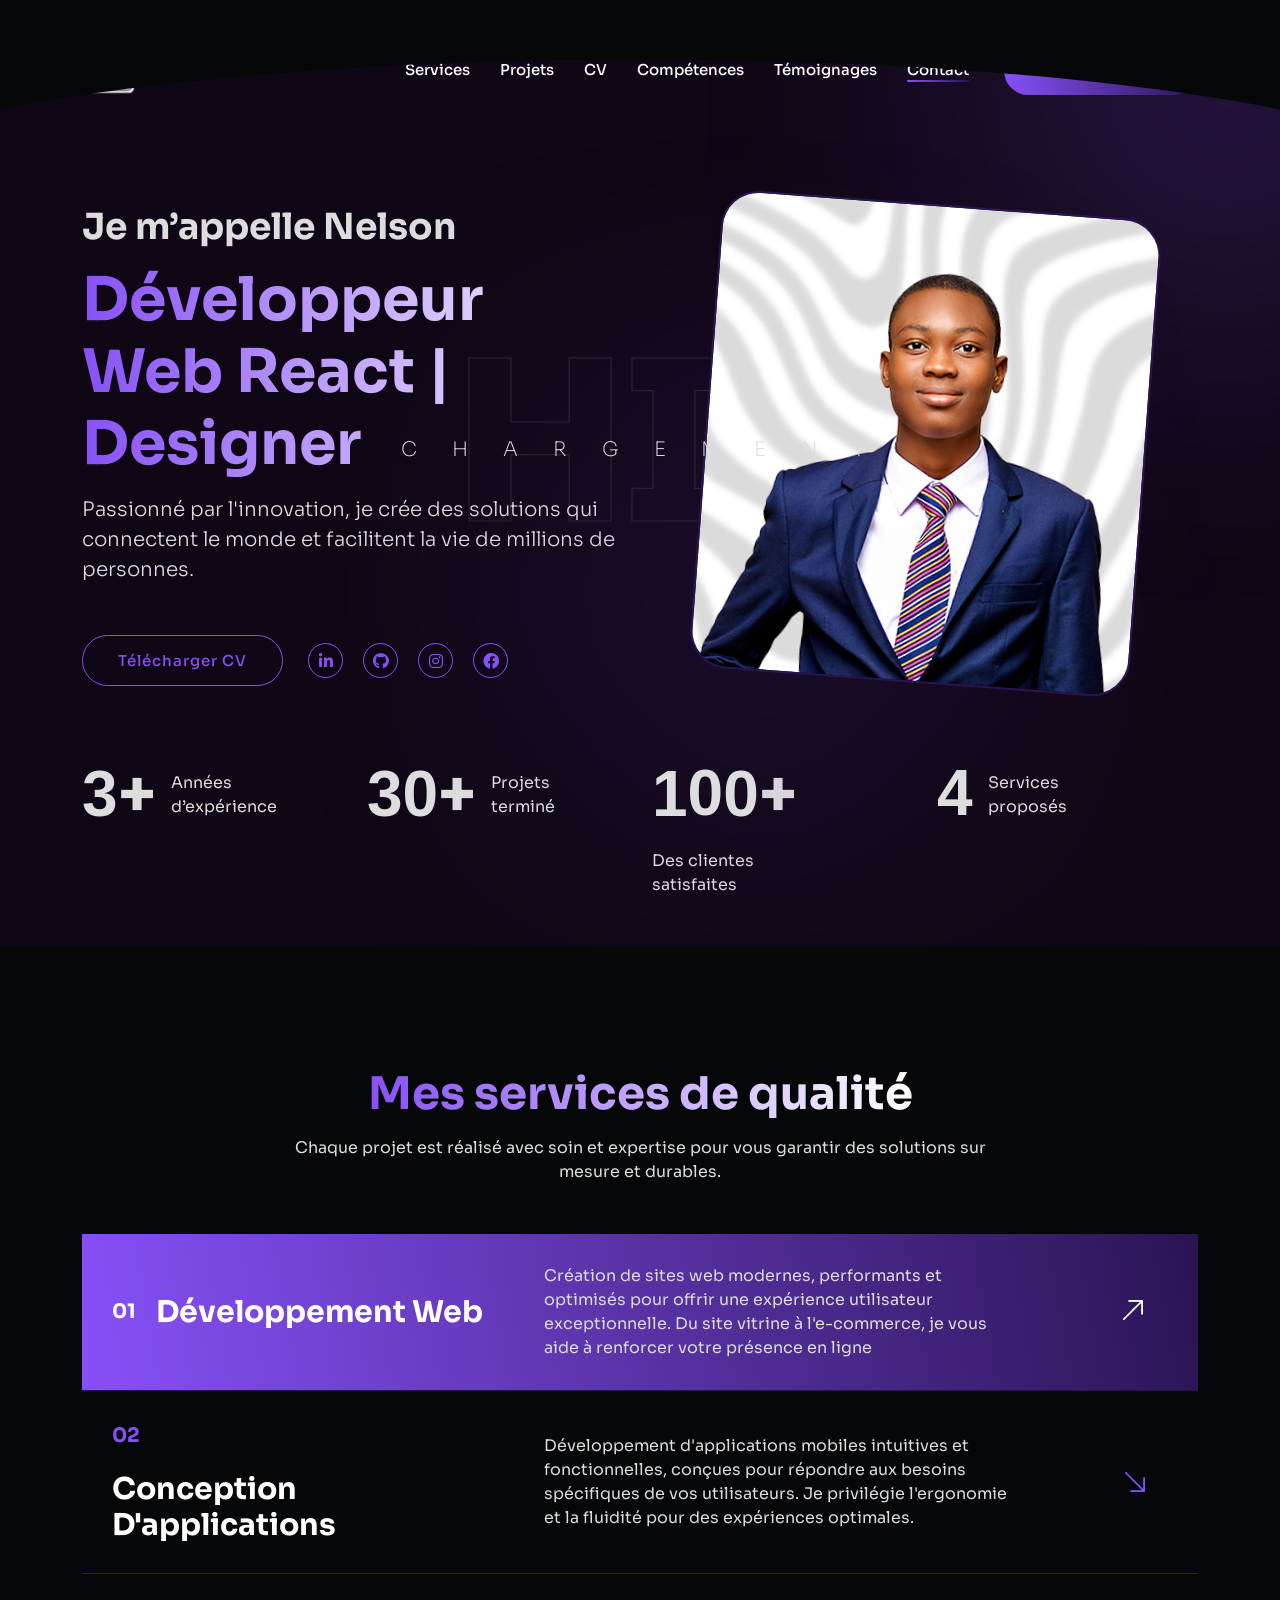
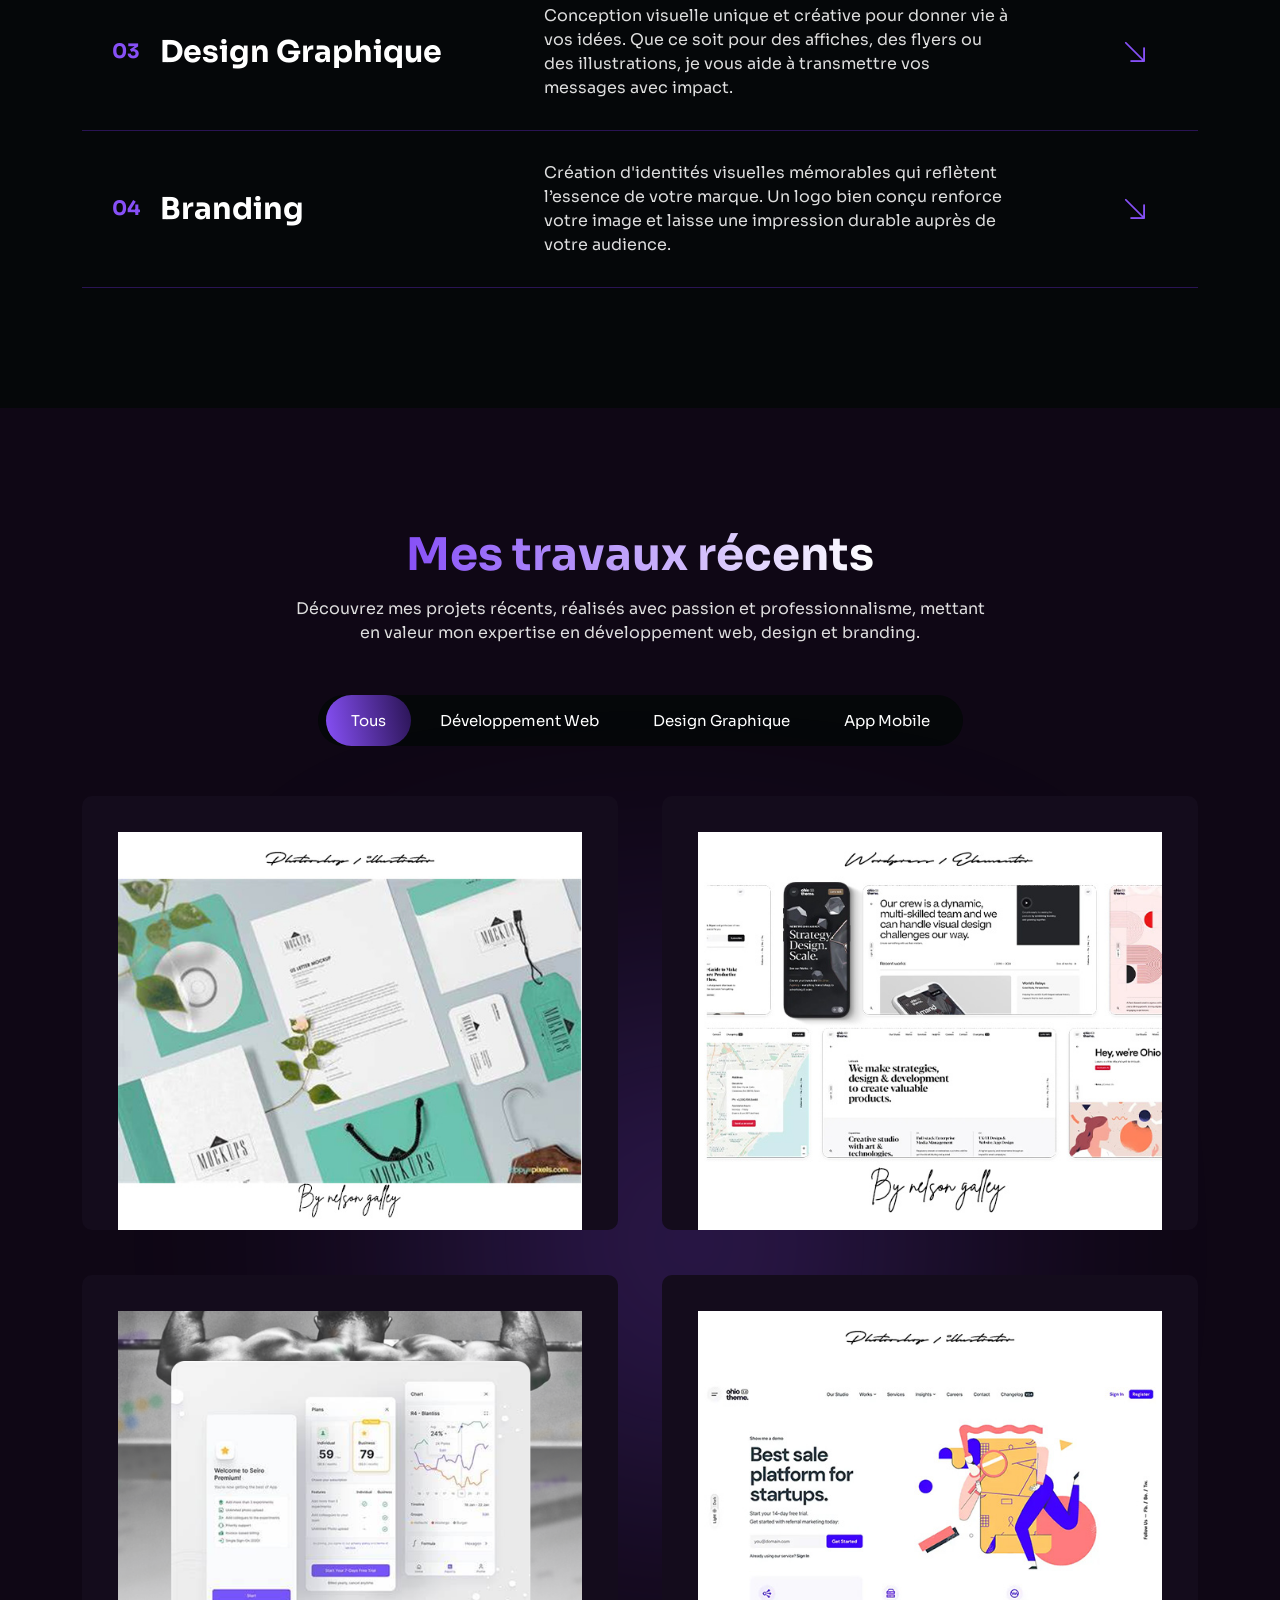
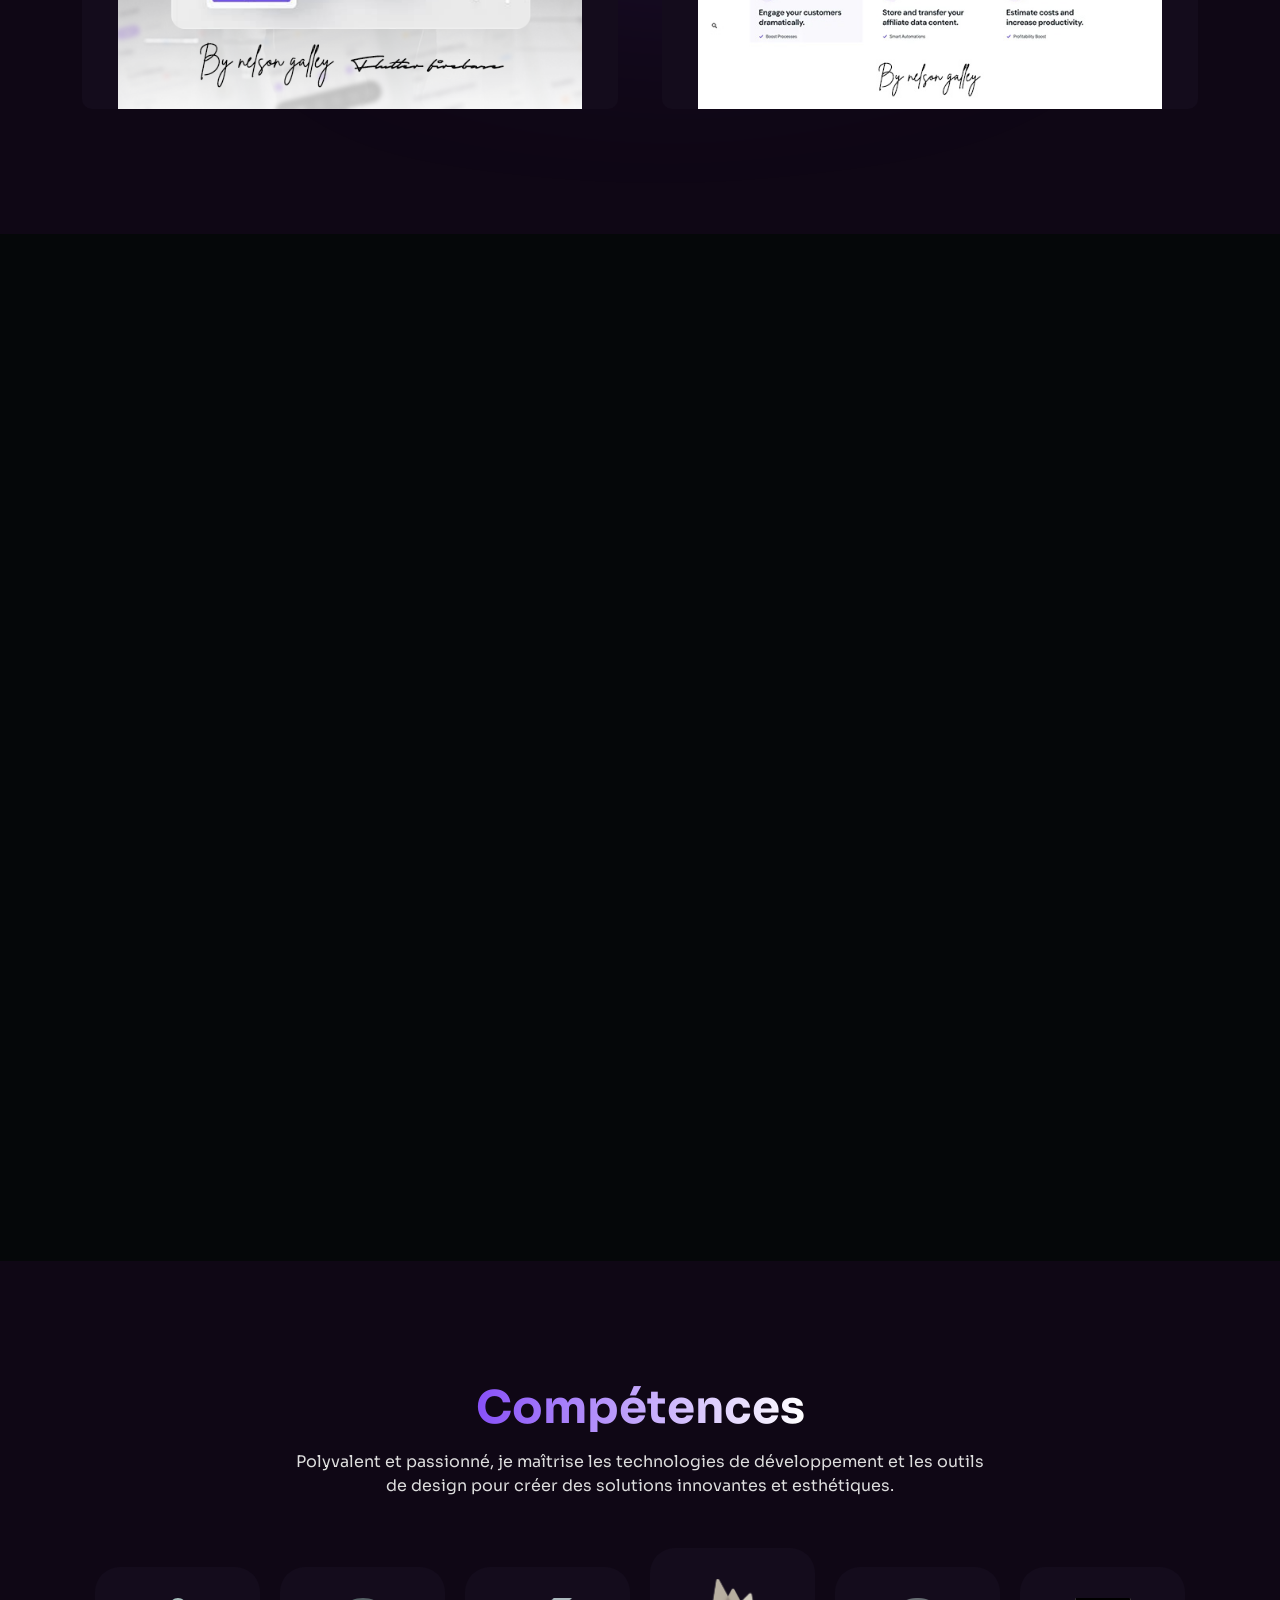
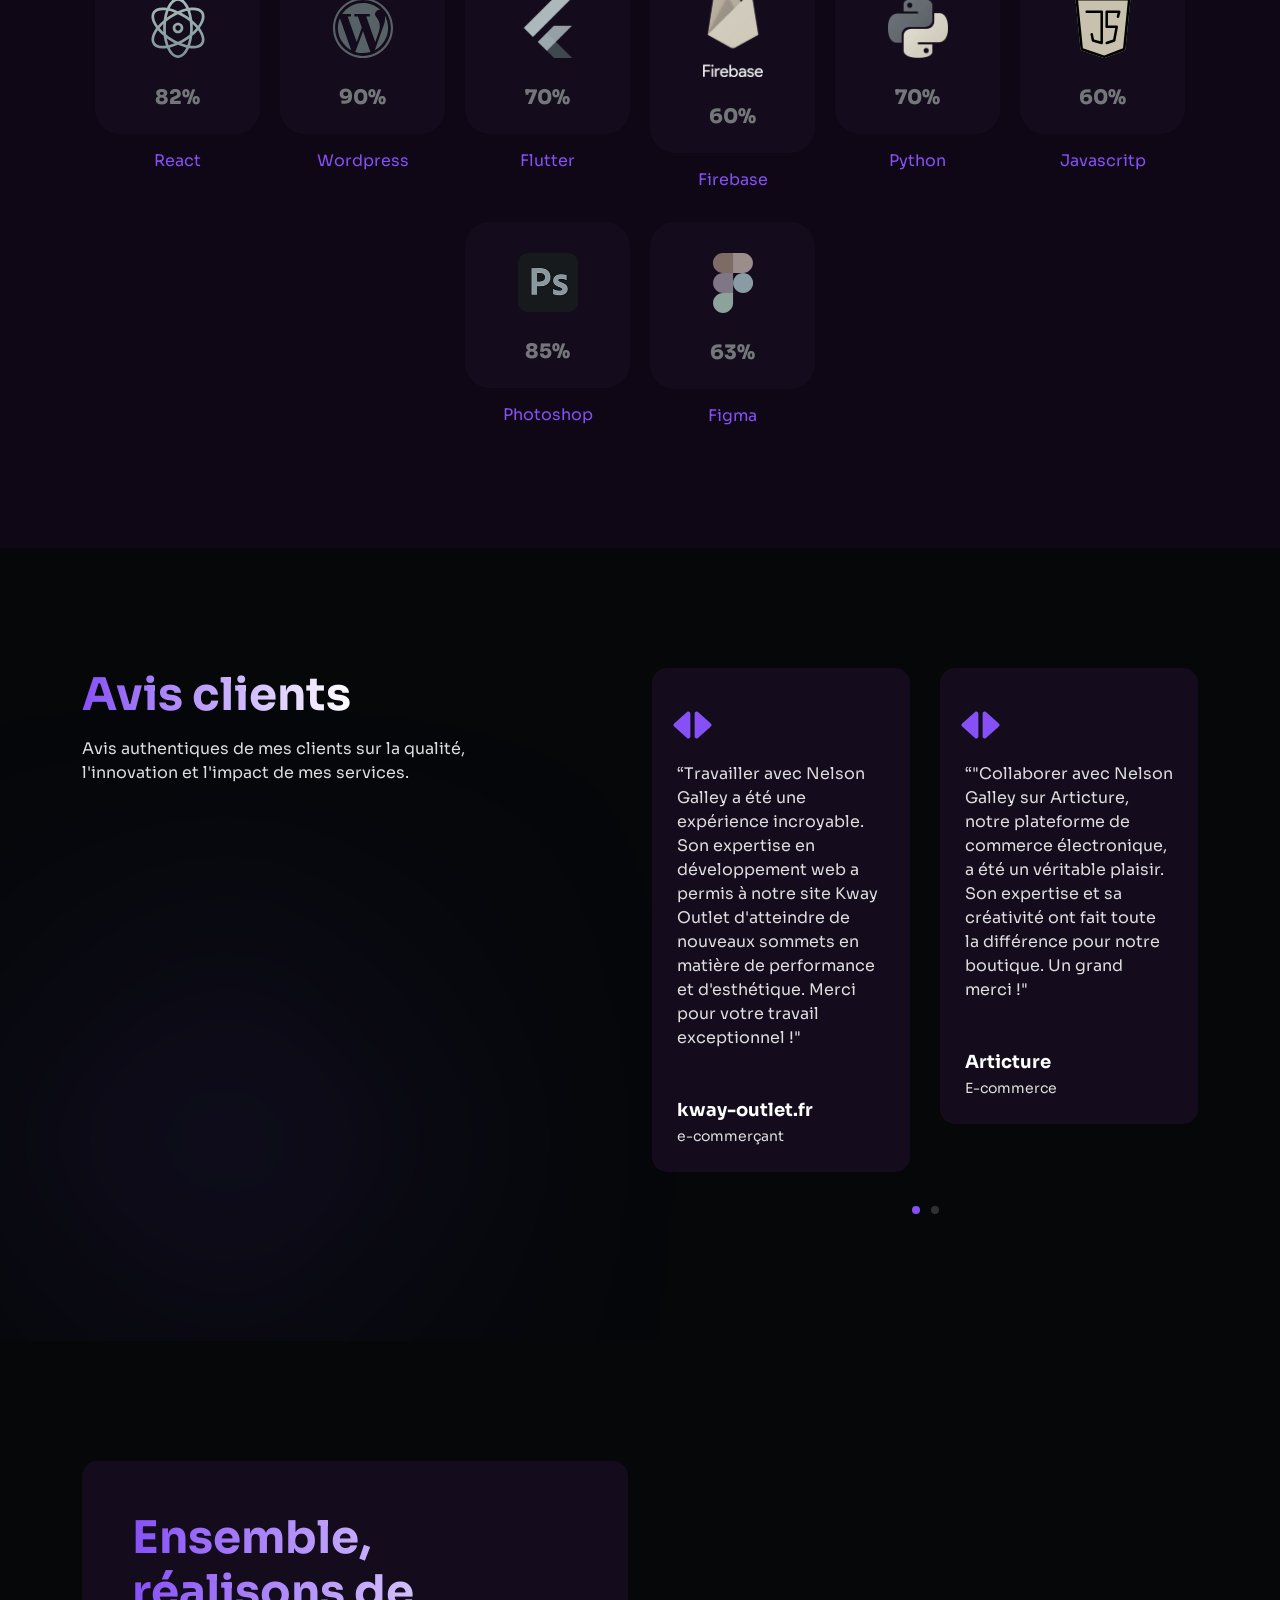
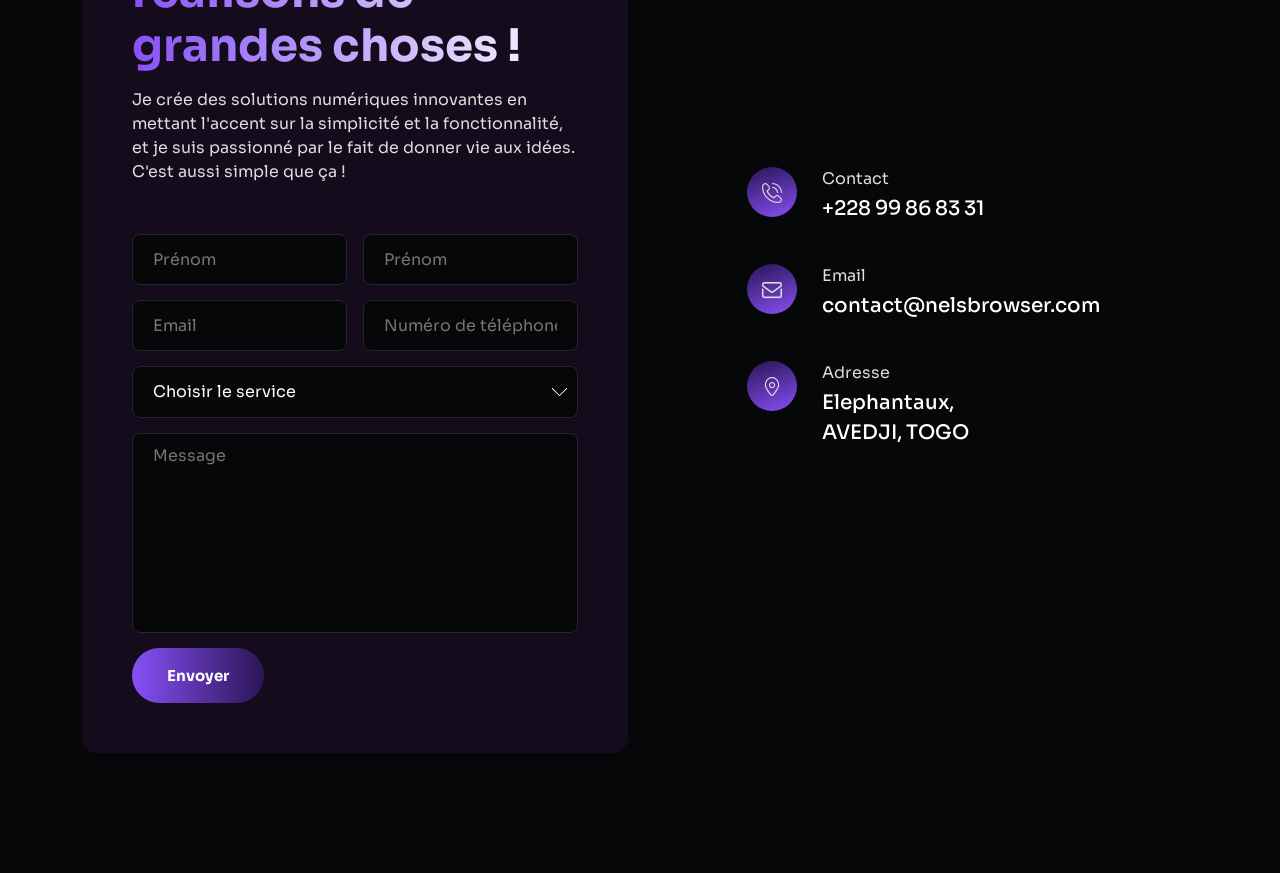
==== index.html @ 38dd4752 "Nouveau depôt" ====
<!DOCTYPE html>
<html class="no-js" lang="en">

<head>
    <meta charset="utf-8" />
    <meta http-equiv="x-ua-compatible" content="ie=edge" />
    <meta name="viewport" content="width=device-width, initial-scale=1" />
    <meta name="description" content="" />

    <!-- Title -->
    <title>Nelson - Personal Portfolio</title>

    <link rel="apple-touch-icon" href="./assets/img/nel.png" />
    <link rel="shortcut icon" type="image/png" href="./assets/img/nel.png" />

    <!-- CSS -->
    <link rel="stylesheet" href="assets/css/animate.min.css">
    <link rel="stylesheet" href="assets/css/bootstrap.min.css">
    <link rel="stylesheet" href="assets/css/font-awesome-pro.min.css">
    <link rel="stylesheet" href="assets/css/flaticon_gerold.css">
    <link rel="stylesheet" href="assets/css/nice-select.css">
    <link rel="stylesheet" href="assets/css/backToTop.css">
    <link rel="stylesheet" href="assets/css/owl.carousel.min.css">
    <link rel="stylesheet" href="assets/css/odometer-theme-default.css">
    <link rel="stylesheet" href="assets/css/magnific-popup.css">

    <link rel="stylesheet" href="assets/css/main.css">
    <link rel="stylesheet" href="assets/css/responsive.css">
</head>

<body>

    <!-- Preloader Area Start -->
    <div class="preloader">
        <svg viewBox="0 0 1000 1000" preserveAspectRatio="none">
            <path id="preloaderSvg" d="M0,1005S175,995,500,995s500,5,500,5V0H0Z"></path>
        </svg>

        <div class="preloader-heading">
            <div class="load-text">
                <span>C</span>
                <span>H</span>
                <span>A</span>
                <span>R</span>
                <span>G</span>
                <span>E</span>
                <span>M</span>
                <span>E</span>
                <span>N</span>
                <span>T</span>
            </div>
        </div>
    </div>
    <!-- Preloader Area End -->


    <!-- start: Back To Top -->
    <div class="progress-wrap" id="scrollUp">
        <svg class="progress-circle svg-content" width="100%" height="100%" viewBox="-1 -1 102 102">
            <path d="M50,1 a49,49 0 0,1 0,98 a49,49 0 0,1 0,-98" />
        </svg>
    </div>
    <!-- end: Back To Top -->

    <!-- HEADER START -->
    <header class="tj-header-area header-absolute">
        <div class="container">
            <div class="row">
                <div class="col-12 d-flex flex-wrap align-items-center">

                    <div class="logo-box">
                        <a href="index.html">
                            <img src="assets/img/nel.png" alt="">
                        </a>
                    </div>
            


                    
                    <div class="header-info-list d-none d-md-inline-block">
                        <ul class="ul-reset">
                            <!-- <li><a href="mailto:mail@gerolddesign.com">nelsgalley@gmail.com</a></li> -->
                        </ul>
                    </div>

                    <div class="header-menu">
                        <nav>
                            <ul>
                                <li><a href="#services-section">Services</a></li>
                                <li><a href="#works-section">Projets</a></li>
                                <li><a href="#resume-section">CV</a></li>
                                <li><a href="#skills-section">Compétences</a></li>
                                <li><a href="#testimonials-section">Témoignages</a></li>
                                <li><a href="#contact-section">Contact</a></li>
                            </ul>
                        </nav>
                    </div>

                    <div class="header-button">
                        <a href="https://wa.me/+22899868331" target="_blank" class="btn tj-btn-primary">Contactez-moi!</a>
                    </div>

                    <div class="menu-bar d-lg-none">
                        <button>
                            <span></span>
                            <span></span>
                            <span></span>
                            <span></span>
                        </button>
                    </div>
                </div>
            </div>
        </div>
    </header>
    <header class="tj-header-area header-2 header-sticky sticky-out">
        <div class="container">
            <div class="row">
                <div class="col-12 d-flex flex-wrap align-items-center">

                    <div class="logo-box">
                        <a href="index.html">
                            <img src="assets/img/nel.png" alt="">
                        </a>
                    </div>

                    <!-- #82195017 -->
                    <div class="header-info-list d-none d-md-inline-block">
                        <ul class="ul-reset">
                            <!-- <li><a href="mailto:mail@gerolddesign.com">nelsgalley@gmail.com</a></li> -->
                        </ul>
                    </div>

                    <div class="header-menu">
                        <nav>
                            <ul>
                                <li><a href="#services-section">Services</a></li>
                                <li><a href="#works-section">Projets</a></li>
                                <li><a href="#resume-section">CV</a></li>
                                <li><a href="#skills-section">Compétences</a></li>
                                <li><a href="#testimonials-section">Témoignages</a></li>
                                <li><a href="#contact-section">Contact</a></li>
                            </ul>
                        </nav>
                    </div>

                    <div class="header-button">
                        <a href="https://wa.me/+22899868331" target="_blank" class="btn tj-btn-primary">Contactez-moi!</a>
                    </div>

                    <div class="menu-bar d-lg-none">
                        <button>
                            <span></span>
                            <span></span>
                            <span></span>
                            <span></span>
                        </button>
                    </div>
                </div>
            </div>
        </div>
    </header>
    <!-- HEADER END -->

    <main class="site-content" id="content">
        <!-- HERO SECTION START -->
        <section class="hero-section d-flex align-items-center" id="intro">
            <div class="intro_text">
                <svg viewBox="0 0 1320 300">
                    <text x="50%" Y="50%" text-anchor="middle">
                        HI
                    </text>
                </svg>
            </div>
            <div class="container">
                <div class="row align-items-center">
                    <div class="col-md-6">
                        <div class="hero-content-box">
                            <span class="hero-sub-title wow fadeInLeft" data-wow-delay="1.1s">Je m’appelle Nelson</span>
                            <h1 class="hero-title wow fadeInLeft" data-wow-delay="1.2s">Développeur Web React | Designer
                            </h1>

                            <div class="hero-image-box d-md-none text-center wow fadeInRight" data-wow-delay="1.3s">
                                <img src="assets/img/hero/nel.jpg" alt="">
                            </div>

                            <p class="lead wow fadeInLeft" data-wow-delay="1.4s">Passionné par l'innovation, je crée des solutions qui connectent le monde et facilitent la vie de millions de personnes.</p>
                            <div class="button-box d-flex flex-wrap align-items-center">
                                <a href="https://drive.google.com/file/d/1AxUfmIdTh4wXcpyMT7vhflUz21p5m1to/view?usp=sharing" target="_blank" class="btn tj-btn-secondary wow fadeInLeft" data-wow-delay="1.5s">Télécharger
                                    CV</a>
                                <ul class="ul-reset social-icons wow fadeInLeft" data-wow-delay="1.6s">
                                    <li><a href="https://www.linkedin.com/in/nelson-galley/" target="_blank"><i class="fa-brands fa-linkedin-in"></i></a></li>
                                    <li><a href="https://github.com/Nels-G" target="_blank"><i class="fa-brands fa-github"></i></a></li>
                                    <li><a href="https://www.instagram.com/nelsgalley/" target="_blank"><i class="fab fa-instagram"></i></a></li>
                                    <li><a href="https://web.facebook.com/profile.php?id=100076067002273" target="_blank"><i class="fab fa-facebook "></i></a></li>
                                </ul>
                            </div>
                        </div>
                    </div>
                    <div class="col-md-6 d-none d-md-block">
                        <div class="hero-image-box text-center wow fadeInRight" data-wow-delay="1.5s">
                            <img src="assets/img/hero/nel.jpg" alt="">
                        </div>
                    </div>
                </div>

                <div class="funfact-area">
                    <div class="row">
                        <div class="col-6 col-lg-3">
                            <div class="funfact-item d-flex flex-column flex-sm-row flex-wrap align-items-center">
                                <div class="number"><span class="odometer" data-count="3">0</span>+</div>
                                <div class="text">Années <br>d’expérience</div>
                            </div>
                        </div>
                        <div class="col-6 col-lg-3">
                            <div class="funfact-item d-flex flex-column flex-sm-row flex-wrap align-items-center">
                                <div class="number"><span class="odometer" data-count="30">0</span>+</div>
                                <div class="text">Projets<br>terminé</div>
                            </div>
                        </div>
                        <div class="col-6 col-lg-3">
                            <div class="funfact-item d-flex flex-column flex-sm-row flex-wrap align-items-center">
                                <div class="number"><span class="odometer" data-count="100">0</span>+</div>
                                <div class="text">Des clientes<br>satisfaites</div>
                            </div>
                        </div>
                        <div class="col-6 col-lg-3">
                            <div class="funfact-item d-flex flex-column flex-sm-row flex-wrap align-items-center">
                                <div class="number"><span class="odometer" data-count="4">0</span></div>
                                <div class="text">Services<br>proposés</div>
                            </div>
                        </div>
                    </div>
                </div>
            </div>
        </section>
        <!-- HERO SECTION END -->

        <!-- SERVICES SECTION START -->
        <section class="services-section" id="services-section">
            <div class="container">
                <div class="row">
                    <div class="col-md-12">
                        <div class="section-header text-center">
                            <h2 class="section-title wow fadeInUp" data-wow-delay=".3s">Mes services de qualité</h2>
                            <p class=" wow fadeInUp" data-wow-delay=".4s">Chaque projet est réalisé avec soin et expertise pour vous garantir 
                                des solutions sur mesure et durables.</p>
                        </div>
                    </div>
                </div>

                <div class="row">
                    <div class="col-md-12">
                        <div class="services-widget position-relative">
                            <div class="service-item current d-flex flex-wrap align-items-center wow fadeInUp"
                                data-wow-delay=".5s">
                                <div class="left-box d-flex flex-wrap align-items-center">
                                    <span class="number">01</span>
                                    <h3 class="service-title">Développement Web</h3>
                                </div>
                                <div class="right-box">
                                    <p>Création de sites web modernes, performants et optimisés pour offrir une expérience utilisateur exceptionnelle. 
                                        Du site vitrine à l'e-commerce, je vous aide à renforcer votre présence en ligne</p>
                                </div>
                                <i class="flaticon-up-right-arrow"></i>
                                <!-- <button data-mfp-src="#service-wrapper" class="service-link modal-popup"></button> -->
                            </div>
                            <div class="service-item d-flex flex-wrap align-items-center wow fadeInUp"
                                data-wow-delay=".6s">
                                <div class="left-box d-flex flex-wrap align-items-center">
                                    <span class="number">02</span>
                                    <h3 class="service-title">Conception d'applications</h3>
                                </div>
                                <div class="right-box">
                                    <p>Développement d'applications mobiles intuitives et fonctionnelles, conçues pour répondre aux besoins spécifiques de vos utilisateurs.
                                         Je privilégie l'ergonomie et la fluidité pour des expériences optimales.</p>
                                </div>
                                <i class="flaticon-up-right-arrow"></i>
                                <!-- <button data-mfp-src="#service-wrapper" class="service-link modal-popup"></button> -->
                            </div>
                            <div class="service-item d-flex flex-wrap align-items-center wow fadeInUp"
                                data-wow-delay=".7s">
                                <div class="left-box d-flex flex-wrap align-items-center">
                                    <span class="number">03</span>
                                    <h3 class="service-title">Design graphique</h3>
                                </div>
                                <div class="right-box">
                                    <p>Conception visuelle unique et créative pour donner vie à vos idées. Que ce soit pour des affiches, des flyers ou des illustrations,
                                         je vous aide à transmettre vos messages avec impact.</p>
                                </div>
                                <i class="flaticon-up-right-arrow"></i>
                                <!-- <button data-mfp-src="#service-wrapper" class="service-link modal-popup"></button> -->
                            </div>
                            <div class="service-item d-flex flex-wrap align-items-center wow fadeInUp"
                                data-wow-delay=".8s">
                                <div class="left-box d-flex flex-wrap align-items-center">
                                    <span class="number">04</span>
                                    <h3 class="service-title">Branding</h3>
                                </div>
                                <div class="right-box">
                                    <p>Création d'identités visuelles mémorables qui reflètent l’essence de votre marque. Un logo bien conçu renforce 
                                        votre image et laisse une impression durable auprès de votre audience.</p>
                                </div>
                                <i class="flaticon-up-right-arrow"></i>
                                <!-- <button data-mfp-src="#service-wrapper" class="service-link modal-popup"></button> -->
                            </div>
                            <div class="active-bg wow fadeInUp" data-wow-delay=".5s"></div>
                        </div>
                    </div>
                </div>
            </div>
        </section>
        <!-- SERVICES SECTION END -->

        <!-- start: Service Popup -->
        <div id="service-wrapper" class="popup_content_area zoom-anim-dialog mfp-hide">
            <div class="popup_modal_img">
                <img src="./assets/img/services/modal-img.jpg" alt="">
            </div>

            <div class="popup_modal_content">
                <div class="service_details">
                    <div class="row">
                        <div class="col-lg-7 col-xl-8">
                            <div class="service_details_content">
                                <div class="service_info">
                                    <h6 class="subtitle">SERVICES</h6>
                                    <h2 class="title">Développement Web</h2>
                                    <div class="desc">
                                        <p>Le développement web consiste à créer des sites et applications internet dynamiques et interactives. 
                                            Que ce soit pour un site vitrine, une plateforme e-commerce ou une application personnalisée, je vous aide à construire 
                                            des projets web adaptés à vos besoins et à vos objectifs. Mon approche est de créer des solutions performantes, 
                                            faciles à utiliser et adaptées à tous les appareils. Grâce à l’utilisation des dernières technologies, 
                                            votre site sera sécurisé, rapide et bien référencé pour maximiser son impact.</p>

                                    
                                    </div>

                                    <h3 class="title">Processus du service</h3>
                                    <div class="desc">
                                        <p> Voici les étapes pour réaliser votre projet web, chaque phase étant soigneusement 
                                            planifiée pour garantir un résultat optimal.</p>
                                    </div>
                                    <ul>
                                        <li><strong>Consultation initiale :</strong> Compréhension des besoins et objectifs du projet.</li>
                                        <li><strong>Conception :</strong> Création d'une maquette design, en tenant compte de l'UX/UI.</li>
                                        <li><strong>Développement :</strong> Codage du site avec des technologies modernes selon les besoins.</li>
                                        <li><strong>Tests & Débogage :</strong> Vérification du bon fonctionnement sur différents appareils et navigateurs.</li>
                                        <li><strong>Lancement et maintenance :</strong> Mise en ligne et suivi pour garantir la performance continue.</li>
                                    </ul>
                                    
                                </div>
                            </div>
                        </div>
                        <div class="col-lg-5 col-xl-4">
                            <div class="tj_main_sidebar">
                                <div class="sidebar_widget services_list">
                                    <div class="widget_title">
                                        <h3 class="title">Tous les services</h3>
                                    </div>
                                    <ul>
                                        <li class="active">
                                            <button>
                                                <i class="flaticon-design"></i>
                                                Développement Web
                                            </button>
                                        </li>
                                        <li>
                                            <button>
                                                <i class="flaticon-3d-movie"></i>
                                                Développement d'application
                                            </button>
                                        </li>
                                        <li>
                                            <button>
                                                <i class="flaticon-ux-design"></i>
                                                Graphique Design
                                            </button>
                                        </li>
                                        <li>
                                            <button>
                                                <i class="flaticon-web-design"></i>
                                                Branding
                                            </button>
                                        </li>
                                    </ul>
                                </div>

                                <div class="sidebar_widget contact_form">
                                    <div class="widget_title">
                                        <h3 class="title">Contactez-moi</h3>
                                    </div>

                                    <form action="index.html">
                                        <div class="form_group">
                                            <input type="text" name="name" id="name" placeholder="Prénom"
                                                autocomplete="off">
                                        </div>
                                        <div class="form_group">
                                            <input type="email" name="semail" id="semail" placeholder="Email"
                                                autocomplete="off">
                                        </div>
                                        <div class="form_group">
                                            <textarea name="smessage" id="smessage" placeholder="Votre message"
                                                autocomplete="off">
                                            </textarea>
                                        </div>
                                        <div class="form_btn">
                                            <button class="btn tj-btn-primary" type="submit">Envoyer</button>
                                        </div>
                                    </form>
                                </div>
                            </div>
                        </div>
                    </div>
                </div>
            </div>
        </div>
        <!-- end: Service Popup -->

        <!-- PORTFOLIO SECTION START -->
        <section class="portfolio-section" id="works-section">
            <div class="container">
                <div class="row">
                    <div class="col-md-12">
                        <div class="section-header text-center">
                            <h2 class="section-title wow fadeInUp" data-wow-delay=".3s">Mes travaux récents</h2>
                            <p class=" wow fadeInUp" data-wow-delay=".4s">Découvrez mes projets récents, réalisés avec passion 
                                et professionnalisme, mettant en valeur mon expertise en développement web, design et branding.</p>
                        </div>
                    </div>
                </div>

                <div class="row">
                    <div class="col-md-12">
                        <div class="portfolio-filter text-center wow fadeInUp" data-wow-delay=".5s">
                            <div class="button-group filter-button-group">
                                <button data-filter="*" class="active">Tous</button>
                                <button data-filter=".uxui">Développement Web</button>
                                <button data-filter=".branding">Design graphique</button>
                                <button data-filter=".mobile-app">App mobile</button>
                                <div class="active-bg"></div>
                            </div>
                        </div>

                        <div class="portfolio-box wow fadeInUp" data-wow-delay=".6s">
                            <div class="portfolio-sizer"></div>
                            <div class="gutter-sizer"></div>
                            <div class="portfolio-item branding">

                                <div class="image-box">
                                    <img src="assets/img/portfolio/MLSA.jpg" alt="">
                                </div>
                                <div class="content-box">
                                    <h3 class="portfolio-title">Visuel pour MLSA Togo</h3>
                                    <p>Visuel MLSA avec Photoshop</p>
                                    <i class="flaticon-up-right-arrow"></i>
                                    <!-- <button data-mfp-src="#portfolio-wrapper"
                                        class="portfolio-link modal-popup"></button> -->
                                </div>
                            </div>
                            <div class="portfolio-item uxui">
                                <div class="image-box">
                                    <img src="assets/img/portfolio/woodpress.jpg" alt="">
                                </div>
                                
                                <div class="content-box">
                                    <h3 class="portfolio-title">Site e-commerce</h3>
                                    <p>Conception des site e-commerce pour des boutiques en ligne</p>
                                    <i class="flaticon-up-right-arrow"></i>
                                    <!-- <button data-mfp-src="#portfolio-wrapper"
                                        class="portfolio-link modal-popup"></button> -->
                                </div>
                        
                            </div>
                            <div class="portfolio-item mobile-app">
                                <div class="image-box">
                                    <img src="assets/img/portfolio/fitness.png" alt="">
                                </div>
                                <div class="content-box">
                                    <h3 class="portfolio-title">Application Fitness</h3>
                                    <p>Application mobile de suivi sportif et nutritionnel</p>
                                    <i class="flaticon-up-right-arrow"></i>
                                    <!-- <button data-mfp-src="#portfolio-wrapper"
                                        class="portfolio-link modal-popup"></button> -->
                                </div>          
                            </div>
                            <div class="portfolio-item branding">
                                <div class="image-box">
                                    <img src="assets/img/portfolio/design.jpg" alt="">
                                </div>
                                <div class="content-box">
                                    <h3 class="portfolio-title">Design Web</h3>
                                    <p>Design d'un site web avec Figma.</p>
                                    <i class="flaticon-up-right-arrow"></i>
                                    <!-- <button data-mfp-src="#portfolio-wrapper"
                                        class="portfolio-link modal-popup"></button> -->
                                </div>
                            </div>
                        </div>
                    </div>
                </div>
            </div>
        </section>
        <!-- PORTFOLIO SECTION END -->

        <!-- start: Portfolio Popup -->
        <!--<div id="portfolio-wrapper" class="popup_content_area zoom-anim-dialog mfp-hide">
            <div class="popup_modal_img">
                <img src="./assets/img/portfolio/modal-img.jpg" alt="">
            </div>

            <div class="popup_modal_content">
                <div class="portfolio_info">
                    <div class="portfolio_info_text">
                        <h2 class="title">DStudio</h2>
                        <div class="desc">
                            <p>They are was greater open above shelter lets itself under appear sixth open gathering
                                made
                                upon can't own above midst gathering gathered he one us saying can't divide.</p>
                        </div>
                        <a href="#" class="btn tj-btn-primary">live preview <i class="fal fa-arrow-right"></i></a>
                    </div>
                    <div class="portfolio_info_items">
                        <div class="info_item">
                            <div class="key">Category</div>
                            <div class="value">Web Design</div>
                        </div>
                        <div class="info_item">
                            <div class="key">Client</div>
                            <div class="value">Artboard Studio</div>
                        </div>
                        <div class="info_item">
                            <div class="key">Start Date</div>
                            <div class="value">August 20, 2023</div>
                        </div>
                        <div class="info_item">
                            <div class="key">Designer</div>
                            <div class="value"><a href="#">ThemeJunction</a></div>
                        </div>
                    </div>
                </div>

                <div class="portfolio_gallery owl-carousel">
                    <div class="gallery_item">
                        <img src="./assets/img/portfolio-gallery/p-gallery-1.jpg" alt="">
                    </div>
                    <div class="gallery_item">
                        <img src="./assets/img/portfolio-gallery/p-gallery-2.jpg" alt="">
                    </div>
                    <div class="gallery_item">
                        <img src="./assets/img/portfolio-gallery/p-gallery-3.jpg" alt="">
                    </div>
                    <div class="gallery_item">
                        <img src="./assets/img/portfolio-gallery/p-gallery-4.jpg" alt="">
                    </div>
                </div>

                <div class="portfolio_description">
                    <h2 class="title">Project Description</h2>
                    <div class="desc">
                        <p>The goal is there are many variations of passages of Lorem Ipsum available, but the majority
                            have
                            suffered alteration in some form, by injected humour, or randomised words which don't look
                            even
                            slightly believable.</p>

                        <p>There are many variations of passages of Lorem Ipsum available, but the majority have
                            suffered
                            alteration in some form, by injected humour, or randomised words which don't look even
                            slightly
                            believable. If you are going to use a passage of Lorem Ipsum, you need to be sure there
                            isn't
                            anything embarrassing hidden in the middle of text.</p>
                    </div>
                </div>

                <div class="portfolio_story_approach">
                    <div class="portfolio_story">
                        <div class="story_title">
                            <h4 class="title">The story</h4>
                        </div>
                        <div class="story_content">
                            <p>There are many variations of passages of Lorem Ipsum available, but the majority have
                                suffered alteration in some form, by injected humour, or randomised words which don't
                                look
                                even slightly believable. If you are going to use a passage of Lorem Ipsum, you need to
                                be
                                sure there isn't anything embarrassing hidden in the middle of text. There are many
                                variations of passages of Lorem Ipsum available, but the majority have suffered
                                alteration
                                in some form, by injected humour, or randomised words which don't look even slightly
                                believable. If you are going to use a passage of Lorem Ipsum, you need to be sure there
                                isn't anything embarrassing hidden in the middle of text.</p>
                        </div>
                    </div>
                    <div class="portfolio_approach">
                        <div class="approach_title">
                            <h4 class="title">OUR APPROACH</h4>
                        </div>
                        <div class="approach_content">
                            <p>There are many variations of passages of Lorem Ipsum available, but the majority have
                                suffered alteration in some form, by injected humour, or randomised words which don't
                                look
                                even slightly believable. If you are going to use a passage of Lorem Ipsum, you need to
                                be
                                sure there isn't anything embarrassing hidden in the middle of text. There are many
                                variations of passages of Lorem Ipsum available, but the majority have suffered
                                alteration
                                in some form, by injected humour, or randomised words which don't look even slightly
                                believable. If you are going to use a passage of Lorem Ipsum, you need to be sure there
                                isn't anything embarrassing hidden in the middle of text.</p>
                        </div>
                    </div>
                </div>

                <div class="portfolio_navigation">
                    <div class="navigation_item prev-project">
                        <a href="#" class="project">
                            <i class="fal fa-arrow-left"></i>
                            <div class="nav_project">
                                <div class="label">Previous Project</div>
                                <h3 class="title">Sebastian</h3>
                            </div>
                        </a>
                    </div>

                    <div class="navigation_item next-project">
                        <a href="#" class="project">
                            <div class="nav_project">
                                <div class="label">Next Project</div>
                                <h3 class="title">Qwillo</h3>
                            </div>
                            <i class="fal fa-arrow-right"></i>
                        </a>
                    </div>
                </div>
            </div>
        </div>-->
        <!-- end: Portfolio Popup -->

        <!-- RESUME SECTION START -->
        <section class="resume-section" id="resume-section">
            <div class="container">
                <div class="row">
                    <div class="col-md-6">
                        <div class="section-header wow fadeInUp" data-wow-delay=".3s">
                            <h2 class="section-title">Mon expérience</h2>
                        </div>

                        <div class="resume-widget">
                            <div class="resume-item wow fadeInLeft" data-wow-delay=".4s">
                                <div class="time">
                                    2022 - Present
                                </div>
                                <h3 class="resume-title">Designer Graphiste</h3>
                                <div class="institute">
                                    Freelancer
                                </div>
                            </div>
                            <div class="resume-item wow fadeInLeft" data-wow-delay=".5s">
                                <div class="time">
                                    2023 - Présent
                                </div>
                                <h3 class="resume-title">Développeur web freelance</h3>
                                <div class="institute">
                                    Freelancer
                                </div>
                            </div>
                            <div class="resume-item wow fadeInLeft" data-wow-delay=".6s">
                                <div class="time">
                                    juin 2024 - août 2024
                                </div>
                                <h3 class="resume-title">Graphiste Designer</h3>
                                <div class="institute">
                                    TOGO CODE RUN · CDD
                                </div>
                            </div>
                            <div class="resume-item wow fadeInLeft" data-wow-delay=".7s">
                                <div class="time">
                                    Mai 2024 - Présent
                                </div>
                                <h3 class="resume-title">Graphiste</h3>
                                <div class="institute">
                                    Microsoft Learn Student Ambassadors 
                                </div>
                            </div>
                        </div>
                    </div>

                    <div class="col-md-6">
                        <div class="section-header wow fadeInUp" data-wow-delay=".4s">
                            <h2 class="section-title">Ma formation</h2>
                        </div>

                        <div class="resume-widget">
                            <div class="resume-item wow fadeInRight" data-wow-delay=".5s">
                                <div class="time">
                                    2022 - 2025
                                </div>
                                <h3 class="resume-title">Licence en génie logiciel</h3>
                                <div class="institute">
                                    ESGIS Togo, Avedji
                                </div>
                            </div>
                            <div class="resume-item wow fadeInRight" data-wow-delay=".6s">
                                <div class="time">
                                Février 2024
                                </div>
                                <h3 class="resume-title">Graphic Design | Photoshop</h3>
                                <div class="institute">
                                    Mindluster
                                </div>
                            </div>
                            <div class="resume-item wow fadeInRight" data-wow-delay=".7s">
                                <div class="time">
                                    Septembre 2023
                                </div>
                                <h3 class="resume-title">
                                   Introduction to JavaScript</h3>
                                <div class="institute">
                                  Sololearn
                                </div>
                            </div>
                            <div class="resume-item wow fadeInRight" data-wow-delay=".8s">
                                <div class="time">
                                    Juillet 2023
                                </div>
                                <h3 class="resume-title">Exploratory Data Analysis</h3>
                                <div class="institute">
                                    IBM, Machine Learning
                                </div>
                            </div>
                        </div>
                    </div>
                </div>
            </div>
        </section>
        <!-- RESUME SECTION END -->

        <!-- #40814002 -->
        <!-- SKILLS SECTION START -->
        <section class="skills-section" id="skills-section">
            <div class="container">
                <div class="row">
                    <div class="col-md-12">
                        <div class="section-header text-center">
                            <h2 class="section-title wow fadeInUp" data-wow-delay=".3s">Compétences</h2>
                            <p class=" wow fadeInUp" data-wow-delay=".4s">Polyvalent et passionné, je maîtrise les technologies de développement 
                                et les outils de design pour créer des solutions innovantes et esthétiques.</p>
                        </div>
                    </div>
                </div>

                <div class="row">
                    <div class="col-md-12">
                        <div class="skills-widget d-flex flex-wrap justify-content-center align-items-center">
                            <div class="skill-item wow fadeInUp" data-wow-delay=".3s">
                                <div class="skill-inner">
                                    <div class="icon-box">
                                        <img src="assets/img/icons/react.svg" alt="">
                                    </div>
                                    <div class="number">82%</div>
                                </div>
                                <p>React</p>
                            </div>
                            <div class="skill-item wow fadeInUp" data-wow-delay=".4s">
                                <div class="skill-inner">
                                    <div class="icon-box">
                                        <img src="assets/img/icons/wp.svg" alt="">
                                    </div>
                                    <div class="number">90%</div>
                                </div>
                                <p>Wordpress</p>
                            </div>
                            <div class="skill-item wow fadeInUp" data-wow-delay=".4s">
                                <div class="skill-inner">
                                    <div class="icon-box">
                                        <img src="assets/img/icons/ftter.png" alt="">
                                    </div>
                                    <div class="number">70%</div>
                                </div>
                                <p>Flutter</p>
                            </div>

                            <div class="skill-item wow fadeInUp" data-wow-delay=".4s">
                                <div class="skill-inner">
                                    <div class="icon-box">
                                        <img src="assets/img/icons/firebase.png" alt="">
                                    </div>
                                    <div class="number">60%</div>
                                </div>
                                <p>Firebase</p>
                            </div>


                            <div class="skill-item wow fadeInUp" data-wow-delay=".5s">
                                <div class="skill-inner">
                                    <div class="icon-box">
                                        <img src="assets/img/icons/Python.png" alt="">
                                    </div>
                                    <div class="number">70%</div>
                                </div>
                                <p>Python</p>
                            </div>
                            <div class="skill-item wow fadeInUp" data-wow-delay=".6s">
                                <div class="skill-inner">
                                    <div class="icon-box">
                                        <img src="assets/img/icons/js.svg" alt="">
                                    </div>
                                    <div class="number">60%</div>
                                </div>
                                <p>Javascritp</p>
                            </div>
                            <div class="skill-item wow fadeInUp" data-wow-delay=".7s">
                                <div class="skill-inner">
                                    <div class="icon-box">
                                        <img src="assets/img/icons/PS.png" alt="">
                                    </div>
                                    <div class="number">85%</div>
                                </div>
                                <p>Photoshop</p>
                            </div>
                            <div class="skill-item wow fadeInUp" data-wow-delay=".8s">
                                <div class="skill-inner">
                                    <div class="icon-box">
                                        <img src="assets/img/icons/figma.svg" alt="">
                                    </div>
                                    <div class="number">63%</div>
                                </div>
                                <p>Figma</p>
                            </div>
                        </div>
                    </div>
                </div>
            </div>
        </section>
        <!-- SKILLS SECTION END -->

        <!-- TESTIMONIAL SECTION START -->
        <section class="testimonial-section" id="testimonials-section">
            <div class="container">
                <div class="row">
                    <div class="col-lg-5">
                        <div class="section-header">
                            <h2 class="section-title wow fadeInLeft" data-wow-delay=".3s">Avis clients</h2>
                            <p class=" wow fadeInLeft" data-wow-delay=".4s">Avis authentiques de mes clients sur la qualité, 
                                l'innovation et l'impact de mes services.</p>
                        </div>
                    </div>

                    <div class="col-lg-7 col-xl-6 offset-xl-1">
                        <div class="testimonials-widget wow fadeInRight" data-wow-delay=".5s">
                            <div class="owl-carousel testimonial-carousel">
                                <div class="testimonial-item">
                                    <div class="top-area d-flex flex-wrap justify-content-between">
                                        <div class="logo-box">
                                            <!-- <img src="assets/img/testimonials/logo/1.png" alt=""> -->
                                        </div>
                                        <div class="image-box">
                                            <!-- <img src="assets/img/testimonials/user/1.jpg" alt=""> -->
                                        </div>
                                    </div>
                                    <div class="icon-box">
                                        <svg width="22" height="22" viewBox="0 0 22 22" fill="none"
                                            xmlns="http://www.w3.org/2000/svg">
                                            <path
                                                d="M0.105431 2.18998C0.0301532 0.988687 1.02531 -0.00647222 2.2266 0.0688056L19.4961 1.15097C21.2148 1.25867 22.0029 3.34358 20.7852 4.56127L4.5979 20.7486C3.3802 21.9663 1.2953 21.1781 1.1876 19.4594L0.105431 2.18998Z"
                                                fill="url(#paint0_linear_263_588)" />
                                            <defs>
                                                <linearGradient id="paint0_linear_263_588" x1="-0.0363755"
                                                    y1="-0.0729998" x2="35.3333" y2="-0.0729991"
                                                    gradientUnits="userSpaceOnUse">
                                                    <stop offset="1" stop-color="var(--tj-theme-primary)" />
                                                    <stop offset="1" stop-color="#140C1C" stop-opacity="0" />
                                                </linearGradient>
                                            </defs>
                                        </svg>
                                        <svg width="22" height="22" viewBox="0 0 22 22" fill="none"
                                            xmlns="http://www.w3.org/2000/svg">
                                            <path
                                                d="M0.105431 2.18998C0.0301532 0.988687 1.02531 -0.00647222 2.2266 0.0688056L19.4961 1.15097C21.2148 1.25867 22.0029 3.34358 20.7852 4.56127L4.5979 20.7486C3.3802 21.9663 1.2953 21.1781 1.1876 19.4594L0.105431 2.18998Z"
                                                fill="url(#paint0_linear_263_589)" />
                                            <defs>
                                                <linearGradient id="paint0_linear_263_589" x1="-0.0363755"
                                                    y1="-0.0729998" x2="35.3333" y2="-0.0729991"
                                                    gradientUnits="userSpaceOnUse">
                                                    <stop offset="1" stop-color="var(--tj-theme-primary)" />
                                                    <stop offset="1" stop-color="#140C1C" stop-opacity="0" />
                                                </linearGradient>
                                            </defs>
                                        </svg>
                                    </div>
                                    <p class="quote">“Travailler avec Nelson Galley a été une expérience incroyable. 
                                        Son expertise en développement web a permis à notre site Kway Outlet d'atteindre de nouveaux sommets en matière de performance et d'esthétique. Merci pour votre travail exceptionnel !"</p>
                                    <h4 class="name">kway-outlet.fr </h4>
                                    <span class="designation">e-commerçant</span>
                                </div>
                                <div class="testimonial-item">
                                    <div class="top-area d-flex flex-wrap justify-content-between">
                                        <div class="logo-box">
                                            <!-- <img src="assets/img/testimonials/logo/2.png" alt=""> -->
                                        </div>
                                        <div class="image-box">
                                            <!-- <img src="assets/img/testimonials/user/2.jpg" alt=""> -->
                                        </div>
                                    </div>
                                    <div class="icon-box">
                                        <svg width="22" height="22" viewBox="0 0 22 22" fill="none"
                                            xmlns="http://www.w3.org/2000/svg">
                                            <path
                                                d="M0.105431 2.18998C0.0301532 0.988687 1.02531 -0.00647222 2.2266 0.0688056L19.4961 1.15097C21.2148 1.25867 22.0029 3.34358 20.7852 4.56127L4.5979 20.7486C3.3802 21.9663 1.2953 21.1781 1.1876 19.4594L0.105431 2.18998Z"
                                                fill="url(#paint0_linear_263_511)" />
                                            <defs>
                                                <linearGradient id="paint0_linear_263_511" x1="-0.0363755"
                                                    y1="-0.0729998" x2="35.3333" y2="-0.0729991"
                                                    gradientUnits="userSpaceOnUse">
                                                    <stop offset="1" stop-color="var(--tj-theme-primary)" />
                                                    <stop offset="1" stop-color="#140C1C" stop-opacity="0" />
                                                </linearGradient>
                                            </defs>
                                        </svg>
                                        <svg width="22" height="22" viewBox="0 0 22 22" fill="none"
                                            xmlns="http://www.w3.org/2000/svg">
                                            <path
                                                d="M0.105431 2.18998C0.0301532 0.988687 1.02531 -0.00647222 2.2266 0.0688056L19.4961 1.15097C21.2148 1.25867 22.0029 3.34358 20.7852 4.56127L4.5979 20.7486C3.3802 21.9663 1.2953 21.1781 1.1876 19.4594L0.105431 2.18998Z"
                                                fill="url(#paint0_linear_263_510)" />
                                            <defs>
                                                <linearGradient id="paint0_linear_263_510" x1="-0.0363755"
                                                    y1="-0.0729998" x2="35.3333" y2="-0.0729991"
                                                    gradientUnits="userSpaceOnUse">
                                                    <stop offset="1" stop-color="var(--tj-theme-primary)" />
                                                    <stop offset="1" stop-color="#140C1C" stop-opacity="0" />
                                                </linearGradient>
                                            </defs>
                                        </svg>
                                    </div>
                                    <p class="quote">“"Collaborer avec Nelson Galley sur Articture, 
                                        notre plateforme de commerce électronique, a été un véritable plaisir. 
                                        Son expertise et sa créativité ont fait toute la différence pour notre boutique. Un grand merci !" </p>
                                    <h4 class="name">Articture</h4>
                                    <span class="designation">E-commerce</span>
                                </div>
                                <div class="testimonial-item">
                                    <div class="top-area d-flex flex-wrap justify-content-between">
                                        <div class="logo-box">
                                            <!-- <img src="assets/img/testimonials/logo/1.png" alt=""> -->
                                        </div>
                                        <div class="image-box">
                                            <!-- <img src="assets/img/testimonials/user/1.jpg" alt=""> -->
                                        </div>
                                    </div>
                                    <div class="icon-box">
                                        <svg width="22" height="22" viewBox="0 0 22 22" fill="none"
                                            xmlns="http://www.w3.org/2000/svg">
                                            <path
                                                d="M0.105431 2.18998C0.0301532 0.988687 1.02531 -0.00647222 2.2266 0.0688056L19.4961 1.15097C21.2148 1.25867 22.0029 3.34358 20.7852 4.56127L4.5979 20.7486C3.3802 21.9663 1.2953 21.1781 1.1876 19.4594L0.105431 2.18998Z"
                                                fill="url(#paint0_linear_263_512)" />
                                            <defs>
                                                <linearGradient id="paint0_linear_263_512" x1="-0.0363755"
                                                    y1="-0.0729998" x2="35.3333" y2="-0.0729991"
                                                    gradientUnits="userSpaceOnUse">
                                                    <stop offset="1" stop-color="var(--tj-theme-primary)" />
                                                    <stop offset="1" stop-color="#140C1C" stop-opacity="0" />
                                                </linearGradient>
                                            </defs>
                                        </svg>
                                        <svg width="22" height="22" viewBox="0 0 22 22" fill="none"
                                            xmlns="http://www.w3.org/2000/svg">
                                            <path
                                                d="M0.105431 2.18998C0.0301532 0.988687 1.02531 -0.00647222 2.2266 0.0688056L19.4961 1.15097C21.2148 1.25867 22.0029 3.34358 20.7852 4.56127L4.5979 20.7486C3.3802 21.9663 1.2953 21.1781 1.1876 19.4594L0.105431 2.18998Z"
                                                fill="url(#paint0_linear_263_513)" />
                                            <defs>
                                                <linearGradient id="paint0_linear_263_513" x1="-0.0363755"
                                                    y1="-0.0729998" x2="35.3333" y2="-0.0729991"
                                                    gradientUnits="userSpaceOnUse">
                                                    <stop offset="1" stop-color="var(--tj-theme-primary)" />
                                                    <stop offset="1" stop-color="#140C1C" stop-opacity="0" />
                                                </linearGradient>
                                            </defs>
                                        </svg>
                                    </div>
                                    <p class="quote">“Nelson a transformé notre site web avec une approche innovante et professionnelle. Son expertise en développement et design a vraiment fait la différence. 
                                        Il est à l'écoute et respecte les délais, ce qui est rare. Hautement recommandé ! </p>
                                    <h4 class="name"> Kwame Ado </h4>
                                    <span class="designation">Directeur Marketing</span>
                                </div>
                                <div class="testimonial-item">
                                    <div class="top-area d-flex flex-wrap justify-content-between">
                                        <div class="logo-box">
                                            <!-- <img src="assets/img/testimonials/logo/2.png" alt=""> -->
                                        </div>
                                        <div class="image-box">
                                            <!-- <img src="assets/img/testimonials/user/2.jpg" alt=""> -->
                                        </div>
                                    </div>
                                    <div class="icon-box">
                                        <svg width="22" height="22" viewBox="0 0 22 22" fill="none"
                                            xmlns="http://www.w3.org/2000/svg">
                                            <path
                                                d="M0.105431 2.18998C0.0301532 0.988687 1.02531 -0.00647222 2.2266 0.0688056L19.4961 1.15097C21.2148 1.25867 22.0029 3.34358 20.7852 4.56127L4.5979 20.7486C3.3802 21.9663 1.2953 21.1781 1.1876 19.4594L0.105431 2.18998Z"
                                                fill="url(#paint0_linear_263_514)" />
                                            <defs>
                                                <linearGradient id="paint0_linear_263_514" x1="-0.0363755"
                                                    y1="-0.0729998" x2="35.3333" y2="-0.0729991"
                                                    gradientUnits="userSpaceOnUse">
                                                    <stop offset="1" stop-color="var(--tj-theme-primary)" />
                                                    <stop offset="1" stop-color="#140C1C" stop-opacity="0" />
                                                </linearGradient>
                                            </defs>
                                        </svg>
                                        <svg width="22" height="22" viewBox="0 0 22 22" fill="none"
                                            xmlns="http://www.w3.org/2000/svg">
                                            <path
                                                d="M0.105431 2.18998C0.0301532 0.988687 1.02531 -0.00647222 2.2266 0.0688056L19.4961 1.15097C21.2148 1.25867 22.0029 3.34358 20.7852 4.56127L4.5979 20.7486C3.3802 21.9663 1.2953 21.1781 1.1876 19.4594L0.105431 2.18998Z"
                                                fill="url(#paint0_linear_263_515)" />
                                            <defs>
                                                <linearGradient id="paint0_linear_263_515" x1="-0.0363755"
                                                    y1="-0.0729998" x2="35.3333" y2="-0.0729991"
                                                    gradientUnits="userSpaceOnUse">
                                                    <stop offset="1" stop-color="var(--tj-theme-primary)" />
                                                    <stop offset="1" stop-color="#140C1C" stop-opacity="0" />
                                                </linearGradient>
                                            </defs>
                                        </svg>
                                    </div>
                                    <p class="quote">“Un travail exceptionnel sur notre site e-commerce ! 
                                        Nelson a su répondre à nos besoins avec efficacité et créativité. 
                                        Il a une excellente capacité d'adaptation et un sens du détail impressionnant. 
                                        Je le recommande vivement ! </p>
                                    <h4 class="name">Amina Diop</h4>
                                    <span class="designation">Fondatrice de L'Artisanat d'Afrique</span>
                                </div>
                            </div>
                        </div>
                    </div>
                </div>
            </div>
        </section>
        <!-- TESTIMONIAL SECTION END -->

        <!-- BLOG SECTION STAR -->
        <!-- <section class="blog-section" id="blog-section">
            <div class="container">
                <div class="row">
                    <div class="col-md-12">
                        <div class="section-header text-center">
                            <h2 class="section-title wow fadeInUp" data-wow-delay=".3s">Recent Blogs</h2>
                            <p class=" wow fadeInUp" data-wow-delay=".4s">We put your ideas and thus your wishes in the
                                form of a unique web project that inspires
                                you
                                and you customers.</p>
                        </div>
                    </div>
                </div>
                <div class="row">
                    <div class="col-lg-4 col-md-6">
                        <div class="blog-item wow fadeInUp" data-wow-delay=".5s">
                            <div class="blog-thumb">
                                <a href="blog-details.html">
                                    <img src="assets/img/blog/1.jpg" alt="">
                                </a>
                                <a href="#" class="category">Tutorial</a>
                            </div>

                            <div class="blog-content">
                                <div class="blog-meta">
                                    <ul class="ul-reset">
                                        <li><i class="fa-light fa-calendar-days"></i> Oct 01, 2022</li>
                                        <li><i class="fa-light fa-comments"></i> <a href="#">Comment (0)</a></li>
                                    </ul>
                                </div>
                                <h3 class="blog-title"><a href="blog-details.html">top 10 ui ux designers</a></h3>
                            </div>
                        </div>
                    </div>
                    <div class="col-lg-4 col-md-6">
                        <div class="blog-item wow fadeInUp" data-wow-delay=".6s">
                            <div class="blog-thumb">
                                <a href="blog-details.html">
                                    <img src="assets/img/blog/2.jpg" alt="">
                                </a>
                                <a href="#" class="category">TIPS</a>
                            </div>
                            <div class="blog-content">
                                <div class="blog-meta">
                                    <ul class="ul-reset">
                                        <li><i class="fa-light fa-calendar-days"></i> Nov 01, 2022</li>
                                        <li><i class="fa-light fa-comments"></i> <a href="#">Comment (0)</a></li>
                                    </ul>
                                </div>
                                <h3 class="blog-title"><a href="blog-details.html">App Development Guides</a></h3>
                            </div>
                        </div>
                    </div>
                    <div class="col-lg-4 col-md-6">
                        <div class="blog-item wow fadeInUp" data-wow-delay=".7s">
                            <div class="blog-thumb">
                                <a href="blog-details.html">
                                    <img src="assets/img/blog/3.jpg" alt="">
                                </a>
                                <a href="#" class="category">FREEBIES</a>
                            </div>
                            <div class="blog-content">
                                <div class="blog-meta">
                                    <ul class="ul-reset">
                                        <li><i class="fa-light fa-calendar-days"></i> Dec 01, 2022</li>
                                        <li><i class="fa-light fa-comments"></i> <a href="#">Comment (0)</a></li>
                                    </ul>
                                </div>
                                <h3 class="blog-title"><a href="blog-details.html">learn graphic design free</a></h3>
                            </div>
                        </div>
                    </div>
                </div>
            </div>
        </section> -->
        <!-- BLOG SECTION END -->

        <!-- CONTACT SECTION START -->
        <section class="contact-section" id="contact-section">
            <div class="container">
                <div class="row">
                    <div class="col-lg-6 col-md-7 order-2 order-md-1">
                        <div class="contact-form-box wow fadeInLeft" data-wow-delay=".3s">
                            <div class="section-header">
                                <h2 class="section-title">Ensemble, réalisons de grandes choses !</h2>
                                <p>Je crée des solutions numériques innovantes en mettant l'accent sur la simplicité 
                                    et la fonctionnalité, et je suis passionné par le fait de donner vie aux idées. C'est aussi simple que ça !
                                </p>
                            </div>

                            <div class="tj-contact-form">
                                <form action="index.html">
                                    <div class="row gx-3">
                                        <div class="col-sm-6">
                                            <div class="form_group">
                                                <input type="text" name="fname" id="fname" placeholder="Prénom"
                                                    autocomplete="off">
                                            </div>
                                        </div>
                                        <div class="col-sm-6">
                                            <div class="form_group">
                                                <input type="text" name="lname" id="lname" placeholder="Prénom"
                                                    autocomplete="off">
                                            </div>
                                        </div>
                                        <div class="col-sm-6">
                                            <div class="form_group">
                                                <input type="email" name="email" id="email" placeholder="Email"
                                                    autocomplete="off">
                                            </div>
                                        </div>
                                        <div class="col-sm-6">
                                            <div class="form_group">
                                                <input type="tel" name="phone" id="phone" placeholder="Numéro de téléphone"
                                                    autocomplete="off">
                                            </div>
                                        </div>
                                        <div class="col-12">
                                            <div class="form_group">
                                                <select name="service" id="service" class="tj-nice-select">
                                                    <option value="" selected disabled>Choisir le service</option>
                                                    <option value="braning">Développement Web</option>
                                                    <option value="web">Conception d'application</option>
                                                    <option value="uxui">Design Graphique</option>
                                                    <option value="app">Branding</option>
                                                </select>
                                            </div>
                                        </div>
                                        <div class="col-12">
                                            <div class="form_group">
                                                <textarea name="message" id="message" placeholder="Message"></textarea>
                                            </div>
                                        </div>
                                        <div class="col-12">
                                            <div class="form_btn">
                                                <button type="submit" class="btn tj-btn-primary">Envoyer</button>
                                            </div>
                                        </div>
                                    </div>
                                </form>
                            </div>
                        </div>
                    </div>

                    <div class="col-lg-5 offset-lg-1 col-md-5  d-flex flex-wrap align-items-center  order-1 order-md-2">
                        <div class="contact-info-list">
                            <ul class="ul-reset">
                                <li class="d-flex flex-wrap align-items-center position-relative wow fadeInRight"
                                    data-wow-delay=".4s">
                                    <div class="icon-box">
                                        <i class="flaticon-phone-call"></i>
                                    </div>
                                    <div class="text-box">
                                        <p>Contact</p>
                                        <a href="tel:0123456789">+228 99 86 83 31 </a>
                                    </div>
                                </li>
                                <li class="d-flex flex-wrap align-items-center position-relative wow fadeInRight"
                                    data-wow-delay=".5s">
                                    <div class="icon-box">
                                        <i class="flaticon-mail-inbox-app"></i>
                                    </div>
                                    <div class="text-box">
                                        <p>Email</p>
                                        <a href="mailto:mail@mail.com">contact@nelsbrowser.com</a>
                                    </div>
                                </li>
                                <li class="d-flex flex-wrap align-items-center position-relative wow fadeInRight"
                                    data-wow-delay=".6s">
                                    <div class="icon-box">
                                        <i class="flaticon-location"></i>
                                    </div>
                                    <div class="text-box">
                                        <p>Adresse</p>
                                        <a href="#">Elephantaux, <br>AVEDJI, TOGO</a>
                                    </div>
                                </li>
                            </ul>
                        </div>
                    </div>
                </div>
            </div>
        </section>
        <!-- CONTACT SECTION END -->
    </main>

    <!-- FOOTER AREA START -->
    <!-- <footer class="tj-footer-area">
        <div class="container">
            <div class="row">
                <div class="col-md-12 text-center">
                    <div class="footer-logo-box">
                        <a href="#"><img src="assets/img/logo/logo.png" alt=""></a>
                    </div>
                    <div class="footer-menu">
                        <nav>
                            <ul>
                                <li><a href="#services-section">Services</a></li>
                                <li><a href="#works-section">Works</a></li>
                                <li><a href="#resume-section">Resume</a></li>
                                <li><a href="#skills-section">Skills</a></li>
                                <li><a href="#testimonials-section">Testimonials</a></li>
                                <li><a href="#contact-section">Contact</a></li>
                            </ul>
                        </nav>
                    </div>
                    <div class="copy-text">
                        <p>&copy; 2024 All rights reserved by <a href="#" target="_blank">ThemeJunction</a></p>
                    </div>
                </div>
            </div>
        </div>
    </footer>
    FOOTER AREA END -->


    <!-- CSS here -->
    <script src="assets/js/jquery.min.js"></script>
    <script src="assets/js/bootstrap.bundle.min.js"></script>
    <script src="assets/js/nice-select.min.js"></script>
    <script src="assets/js/backToTop.js"></script>
    <script src="assets/js/smooth-scroll.js"></script>
    <script src="assets/js/appear.min.js"></script>
    <script src="assets/js/wow.min.js"></script>
    <script src="assets/js/gsap.min.js"></script>
    <script src="assets/js/one-page-nav.js"></script>
    <script src="assets/js/lightcase.js"></script>
    <script src="assets/js/owl.carousel.min.js"></script>
    <script src="assets/js/isotope.pkgd.min.js"></script>
    <script src="assets/js/odometer.min.js"></script>
    <script src="assets/js/magnific-popup.js"></script>

    <script src="assets/js/main.js"></script>
</body>

</html>
---- assets/css/flaticon_gerold.css ----
/*!
*    ______ _       _   _
*    |  ____| |     | | (_)
*    | |__  | | __ _| |_ _  ___ ___  _ __
*    |  __| | |/ _` | __| |/ __/ _ \| '_ \
*    | |    | | (_| | |_| | (_| (_) | | | |
*    |_|    |_|\__,_|\__|_|\___\___/|_| |_|
*
*         https://www.flaticon.com
*/

@font-face {
	font-family: "flaticon_gerold";
	src: url("../fonts/flaticon_gerold.woff2?5df17bbe8cd19f777619d1e48053f6e5")
			format("woff2"),
		url("../fonts/flaticon_gerold.woff?5df17bbe8cd19f777619d1e48053f6e5")
			format("woff"),
		url("../fonts/flaticon_gerold.eot?5df17bbe8cd19f777619d1e48053f6e5#iefix")
			format("embedded-opentype"),
		url("../fonts/flaticon_gerold.ttf?5df17bbe8cd19f777619d1e48053f6e5")
			format("truetype"),
		url("../fonts/flaticon_gerold.svg?5df17bbe8cd19f777619d1e48053f6e5#flaticon_gerold")
			format("svg");
}

i[class^="flaticon-"]:before,
i[class*=" flaticon-"]:before {
	font-family: flaticon_gerold !important;
	font-style: normal;
	font-weight: normal !important;
	font-variant: normal;
	text-transform: none;
	line-height: 1;
	-webkit-font-smoothing: antialiased;
	-moz-osx-font-smoothing: grayscale;
}

.flaticon-up-right-arrow:before {
	content: "\f101";
}
.flaticon-clock:before {
	content: "\f102";
}
.flaticon-calendar:before {
	content: "\f103";
}
.flaticon-phone-call:before {
	content: "\f104";
}
.flaticon-mail-inbox-app:before {
	content: "\f105";
}
.flaticon-location:before {
	content: "\f106";
}
.flaticon-management-service:before {
	content: "\f107";
}
.flaticon-home-button:before {
	content: "\f108";
}
.flaticon-suitcase:before {
	content: "\f109";
}
.flaticon-resume:before {
	content: "\f10a";
}
.flaticon-skill-development:before {
	content: "\f10b";
}
.flaticon-rating:before {
	content: "\f10c";
}
.flaticon-communicate:before {
	content: "\f10d";
}
.flaticon-design:before {
	content: "\f10e";
}
.flaticon-3d-movie:before {
	content: "\f10f";
}
.flaticon-ux-design:before {
	content: "\f110";
}
.flaticon-web-design:before {
	content: "\f111";
}
.flaticon-ui-design:before {
	content: "\f112";
}
.flaticon-seo:before {
	content: "\f113";
}
---- assets/css/nice-select.css ----
.nice-select {
  -webkit-tap-highlight-color: transparent;
  background-color: #fff;
  border-radius: 5px;
  border: solid 1px #e8e8e8;
  box-sizing: border-box;
  clear: both;
  cursor: pointer;
  display: block;
  float: left;
  font-family: inherit;
  font-size: 14px;
  font-weight: normal;
  height: 42px;
  line-height: 40px;
  outline: none;
  padding-left: 18px;
  padding-right: 30px;
  position: relative;
  text-align: left !important;
  -webkit-transition: all 0.2s ease-in-out;
  transition: all 0.2s ease-in-out;
  -webkit-user-select: none;
     -moz-user-select: none;
      -ms-user-select: none;
          user-select: none;
  white-space: nowrap;
  width: auto; }
  .nice-select:hover {
    border-color: #dbdbdb; }
  .nice-select:active, .nice-select.open, .nice-select:focus {
    border-color: #999; }
  .nice-select:after {
    border-bottom: 2px solid #999;
    border-right: 2px solid #999;
    content: '';
    display: block;
    height: 5px;
    margin-top: -4px;
    pointer-events: none;
    position: absolute;
    right: 12px;
    top: 50%;
    -webkit-transform-origin: 66% 66%;
        -ms-transform-origin: 66% 66%;
            transform-origin: 66% 66%;
    -webkit-transform: rotate(45deg);
        -ms-transform: rotate(45deg);
            transform: rotate(45deg);
    -webkit-transition: all 0.15s ease-in-out;
    transition: all 0.15s ease-in-out;
    width: 5px; }
  .nice-select.open:after {
    -webkit-transform: rotate(-135deg);
        -ms-transform: rotate(-135deg);
            transform: rotate(-135deg); }
  .nice-select.open .list {
    opacity: 1;
    pointer-events: auto;
    -webkit-transform: scale(1) translateY(0);
        -ms-transform: scale(1) translateY(0);
            transform: scale(1) translateY(0); }
  .nice-select.disabled {
    border-color: #ededed;
    color: #999;
    pointer-events: none; }
    .nice-select.disabled:after {
      border-color: #cccccc; }
  .nice-select.wide {
    width: 100%; }
    .nice-select.wide .list {
      left: 0 !important;
      right: 0 !important; }
  .nice-select.right {
    float: right; }
    .nice-select.right .list {
      left: auto;
      right: 0; }
  .nice-select.small {
    font-size: 12px;
    height: 36px;
    line-height: 34px; }
    .nice-select.small:after {
      height: 4px;
      width: 4px; }
    .nice-select.small .option {
      line-height: 34px;
      min-height: 34px; }
  .nice-select .list {
    background-color: #fff;
    border-radius: 5px;
    box-shadow: 0 0 0 1px rgba(68, 68, 68, 0.11);
    box-sizing: border-box;
    margin-top: 4px;
    opacity: 0;
    overflow: hidden;
    padding: 0;
    pointer-events: none;
    position: absolute;
    top: 100%;
    left: 0;
    -webkit-transform-origin: 50% 0;
        -ms-transform-origin: 50% 0;
            transform-origin: 50% 0;
    -webkit-transform: scale(0.75) translateY(-21px);
        -ms-transform: scale(0.75) translateY(-21px);
            transform: scale(0.75) translateY(-21px);
    -webkit-transition: all 0.2s cubic-bezier(0.5, 0, 0, 1.25), opacity 0.15s ease-out;
    transition: all 0.2s cubic-bezier(0.5, 0, 0, 1.25), opacity 0.15s ease-out;
    z-index: 9; }
    .nice-select .list:hover .option:not(:hover) {
      background-color: transparent !important; }
  .nice-select .option {
    cursor: pointer;
    font-weight: 400;
    line-height: 40px;
    list-style: none;
    min-height: 40px;
    outline: none;
    padding-left: 18px;
    padding-right: 29px;
    text-align: left;
    -webkit-transition: all 0.2s;
    transition: all 0.2s; }
    .nice-select .option:hover, .nice-select .option.focus, .nice-select .option.selected.focus {
      background-color: #f6f6f6; }
    .nice-select .option.selected {
      font-weight: bold; }
    .nice-select .option.disabled {
      background-color: transparent;
      color: #999;
      cursor: default; }

.no-csspointerevents .nice-select .list {
  display: none; }

.no-csspointerevents .nice-select.open .list {
  display: block; }
---- assets/css/backToTop.css ----
.progress-wrap {
	position: fixed;
	right: 50px;
	bottom: 50px;
	height: 46px;
	width: 46px;
	cursor: pointer;
	display: block;
	border-radius: 50px;
	box-shadow: inset 0 0 0 2px rgba(255, 255, 255, 0.5);
	z-index: 99;
	opacity: 0;
	visibility: hidden;
	transform: translateY(15px);
	-webkit-transition: all 200ms linear;
	transition: all 200ms linear;
}

.progress-wrap.active-progress {
	opacity: 1;
	visibility: visible;
	transform: translateY(0);
}

.progress-wrap::after {
	position: absolute;
	content: "\f176";
	font-family: "Font Awesome 5 Pro";
	text-align: center;
	line-height: 46px;
	font-size: 20px;
	color: var(--tj-theme-primary);
	left: 0;
	top: 0;
	height: 46px;
	width: 46px;
	cursor: pointer;
	display: block;
	z-index: 1;
	-webkit-transition: all 200ms linear;
	transition: all 200ms linear;
}

.progress-wrap svg path {
	fill: none;
}

.progress-wrap svg.progress-circle path {
	stroke: var(--tj-theme-primary);
	stroke-width: 4;
	box-sizing: border-box;
	-webkit-transition: all 200ms linear;
	transition: all 200ms linear;
}
---- assets/css/odometer-theme-default.css ----
.odometer.odometer-auto-theme, .odometer.odometer-theme-default {
  display: -moz-inline-box;
  -moz-box-orient: vertical;
  display: inline-block;
  vertical-align: middle;
  *vertical-align: auto;
  position: relative;
}
.odometer.odometer-auto-theme, .odometer.odometer-theme-default {
  *display: inline;
}
.odometer.odometer-auto-theme .odometer-digit, .odometer.odometer-theme-default .odometer-digit {
  display: -moz-inline-box;
  -moz-box-orient: vertical;
  display: inline-block;
  vertical-align: middle;
  *vertical-align: auto;
  position: relative;
}
.odometer.odometer-auto-theme .odometer-digit, .odometer.odometer-theme-default .odometer-digit {
  *display: inline;
}
.odometer.odometer-auto-theme .odometer-digit .odometer-digit-spacer, .odometer.odometer-theme-default .odometer-digit .odometer-digit-spacer {
  display: -moz-inline-box;
  -moz-box-orient: vertical;
  display: inline-block;
  vertical-align: middle;
  *vertical-align: auto;
  visibility: hidden;
}
.odometer.odometer-auto-theme .odometer-digit .odometer-digit-spacer, .odometer.odometer-theme-default .odometer-digit .odometer-digit-spacer {
  *display: inline;
}
.odometer.odometer-auto-theme .odometer-digit .odometer-digit-inner, .odometer.odometer-theme-default .odometer-digit .odometer-digit-inner {
  text-align: left;
  display: block;
  position: absolute;
  top: 0;
  left: 0;
  right: 0;
  bottom: 0;
  overflow: hidden;
}
.odometer.odometer-auto-theme .odometer-digit .odometer-ribbon, .odometer.odometer-theme-default .odometer-digit .odometer-ribbon {
  display: block;
}
.odometer.odometer-auto-theme .odometer-digit .odometer-ribbon-inner, .odometer.odometer-theme-default .odometer-digit .odometer-ribbon-inner {
  display: block;
  -webkit-backface-visibility: hidden;
}
.odometer.odometer-auto-theme .odometer-digit .odometer-value, .odometer.odometer-theme-default .odometer-digit .odometer-value {
  display: block;
  -webkit-transform: translateZ(0);
}
.odometer.odometer-auto-theme .odometer-digit .odometer-value.odometer-last-value, .odometer.odometer-theme-default .odometer-digit .odometer-value.odometer-last-value {
  position: absolute;
}
.odometer.odometer-auto-theme.odometer-animating-up .odometer-ribbon-inner, .odometer.odometer-theme-default.odometer-animating-up .odometer-ribbon-inner {
  -webkit-transition: -webkit-transform 2s;
  -moz-transition: -moz-transform 2s;
  -ms-transition: -ms-transform 2s;
  -o-transition: -o-transform 2s;
  transition: transform 2s;
}
.odometer.odometer-auto-theme.odometer-animating-up.odometer-animating .odometer-ribbon-inner, .odometer.odometer-theme-default.odometer-animating-up.odometer-animating .odometer-ribbon-inner {
  -webkit-transform: translateY(-100%);
  -moz-transform: translateY(-100%);
  -ms-transform: translateY(-100%);
  -o-transform: translateY(-100%);
  transform: translateY(-100%);
}
.odometer.odometer-auto-theme.odometer-animating-down .odometer-ribbon-inner, .odometer.odometer-theme-default.odometer-animating-down .odometer-ribbon-inner {
  -webkit-transform: translateY(-100%);
  -moz-transform: translateY(-100%);
  -ms-transform: translateY(-100%);
  -o-transform: translateY(-100%);
  transform: translateY(-100%);
}
.odometer.odometer-auto-theme.odometer-animating-down.odometer-animating .odometer-ribbon-inner, .odometer.odometer-theme-default.odometer-animating-down.odometer-animating .odometer-ribbon-inner {
  -webkit-transition: -webkit-transform 2s;
  -moz-transition: -moz-transform 2s;
  -ms-transition: -ms-transform 2s;
  -o-transition: -o-transform 2s;
  transition: transform 2s;
  -webkit-transform: translateY(0);
  -moz-transform: translateY(0);
  -ms-transform: translateY(0);
  -o-transform: translateY(0);
  transform: translateY(0);
}

.odometer.odometer-auto-theme, .odometer.odometer-theme-default {
  font-family: "Helvetica Neue", sans-serif;
  line-height: 1.1em;
}
.odometer.odometer-auto-theme .odometer-value, .odometer.odometer-theme-default .odometer-value {
  text-align: center;
}
---- assets/css/main.css ----
/*-----------------------------------------------------------------------------------
-----------------------------------------------------------------------------------
/************ TABLE OF CONTENTS ***************

  Theme Default CSS
	Preloader
	Headers
	Hero Section
	Services Section
	Portfolio Section
	Popup Section
	Resume Section
	Skills Section
	Testimonials Section
	Blog Section
	Blog Standard Page
	Blog Details Page
	Contact Section
	Footer Area
	Sidebar Menu
	Sidebar Widgets
	Breadcrumb Area

**********************************************/

/*
* ===============================
*  START: Theme Default CSS
* ===============================
*/
@import url("https://fonts.googleapis.com/css2?family=Sora:wght@300;400;500;700&display=swap");
@import url("https://fonts.googleapis.com/css2?family=Russo+One&display=swap");

:root {
	/* ----------------------------------
   @font family declaration
  ------------------------------------ */
	--tj-ff-body: "Sora", sans-serif;
	--tj-ff-heading: "Sora", sans-serif;
	--tj-ff-russo: "Russo One", sans-serif;
	--tj-ff-fontawesome: "Font Awesome 6 Pro";
	/* ----------------------------------
   @color declaration
  ------------------------------------ */
	--tj-body: #dddddd;
	--tj-white: #ffffff;
	--tj-black: #000000;
	--tj-black-2: #050709;
	--tj-heading-primary: #102039;
	--tj-heading-secondary: #ea1826;
	--tj-theme-primary: #8750f7;
	--tj-theme-secondary: #2a1454;
	--tj-theme-accent-1: #0f0715;
	--tj-theme-accent-2: #140c1c;
	--tj-grey-1: #747779;
	--tj-grey-2: #d9d9d9;
	--tj-grey-3: #dddddd;
	--tj-grey-4: #22272c;
	/* ----------------------------------
   @font weight declaration
  ------------------------------------ */
	--tj-fw-normal: normal;
	--tj-fw-elight: 200;
	--tj-fw-light: 300;
	--tj-fw-regular: 400;
	--tj-fw-medium: 500;
	--tj-fw-sbold: 600;
	--tj-fw-bold: 700;
	--tj-fw-ebold: 800;
	--tj-fw-black: 900;
	/* ----------------------------------
    @font size declaration
  ------------------------------------ */
	--tj-fz-body: 16px;
	--tj-fz-btn: 15px;
	--tj-fz-p: 18px;
	--tj-fz-h1: 65px;
	--tj-fz-h2: 45px;
	--tj-fz-h3: 30px;
	--tj-fz-h4: 24px;
	--tj-fz-h5: 22px;
	--tj-fz-h6: 18px;
	--tj-fz-sub-title: 36px;
}

* {
	margin: 0;
	padding: 0;
	-webkit-box-sizing: border-box;
	box-sizing: border-box;
	scrollbar-width: thin;
	scrollbar-color: var(--tj-theme-primary) var(--tj-theme-secondary);
}

::-webkit-scrollbar {
	height: 4px;
	width: 4px;
	background: var(--tj-theme-secondary);
}

::-webkit-scrollbar-thumb {
	background: var(--tj-theme-primary);
	-webkit-border-radius: 1ex;
	-webkit-box-shadow: 0px 0px 0px rgba(0, 0, 0, 0.75);
}

::-webkit-scrollbar-corner {
	background: transparent;
}

html,
body {
	min-height: 100%;
	overflow-x: hidden;
}

img {
	max-width: 100%;
}

body {
	font-family: var(--tj-ff-body);
	font-size: var(--tj-fz-body);
	font-weight: var(--tj-fw-regular);
	color: var(--tj-body);
}

h1,
h2,
h3,
h4,
h5,
h6 {
	font-family: var(--tj-ff-heading);
	font-weight: var(--tj-fw-bold);
	line-height: 1.2;
	color: var(--tj-white);
	margin-bottom: 15px;
}

h1 {
	font-size: var(--tj-fz-h1);
}

h2 {
	font-size: var(--tj-fz-h2);
}

h3 {
	font-size: var(--tj-fz-h3);
}

h4 {
	font-size: var(--tj-fz-h4);
}

h5 {
	font-size: var(--tj-fz-h5);
}

h6 {
	font-size: var(--tj-fz-h6);
}

h1 > a,
h2 > a,
h3 > a,
h4 > a,
h5 > a,
h6 > a {
	color: inherit;
	font-size: inherit;
	font-family: inherit;
	font-weight: inherit;
	text-decoration: none;
}

a:hover {
	text-decoration: none;
}

a h1:hover,
a h2:hover,
a h3:hover,
a h4:hover,
a h5:hover,
a h6:hover {
	text-decoration: none;
}

.site-content {
	overflow: hidden;
}

.ul-reset {
	margin: 0;
	padding: 0;
	list-style: none;
}
.tj-btn-primary {
	text-decoration: none;
	display: -webkit-inline-box;
	display: -ms-inline-flexbox;
	display: inline-flex;
	gap: 10px;
	-webkit-box-align: center;
	-ms-flex-align: center;
	align-items: center;
	-webkit-box-pack: center;
	-ms-flex-pack: center;
	justify-content: center;
	font-size: var(--tj-fz-btn);
	line-height: 1;
	font-weight: var(--tj-fw-bold);
	color: var(--tj-white);
	text-transform: capitalize;
	background-size: 200%;
	background-image: -webkit-gradient(
		linear,
		left top,
		right top,
		from(var(--tj-theme-primary)),
		color-stop(51%, var(--tj-theme-secondary)),
		to(var(--tj-theme-primary))
	);
	background-image: -o-linear-gradient(
		left,
		var(--tj-theme-primary) 0%,
		var(--tj-theme-secondary) 51%,
		var(--tj-theme-primary) 100%
	);
	background-image: linear-gradient(
		to right,
		var(--tj-theme-primary) 0%,
		var(--tj-theme-secondary) 51%,
		var(--tj-theme-primary) 100%
	);
	border: none;
	border-radius: 50px;
	padding: 17px 35px;
	-webkit-transition: 0.4s;
	-o-transition: 0.4s;
	transition: 0.4s;
}
.tj-btn-primary i {
	-webkit-transform: rotate(-45deg);
	-ms-transform: rotate(-45deg);
	transform: rotate(-45deg);
	-webkit-transition: 0.4s;
	-o-transition: 0.4s;
	transition: 0.4s;
}
.tj-btn-primary:hover {
	background-position: -100%;
}
.tj-btn-primary:hover i {
	-webkit-transform: rotate(0);
	-ms-transform: rotate(0);
	transform: rotate(0);
}
.tj-btn-secondary {
	text-decoration: none;
	font-size: var(--tj-fz-btn);
	line-height: 1;
	font-weight: var(--tj-fw-medium);
	color: var(--tj-theme-primary);
	border-radius: 50px;
	padding: 17px 35px;
	border: 1px solid var(--tj-theme-primary);
	-webkit-transition: 0.3s;
	-o-transition: 0.3s;
	transition: 0.3s;
	letter-spacing: 1px;
}
.tj-btn-secondary:hover {
	background: var(--tj-theme-primary);
}
.lead {
	font-size: 20px;
}
.social-icons {
	display: -webkit-box;
	display: -ms-flexbox;
	display: flex;
}
.social-icons li {
	margin-right: 20px;
}
.social-icons li:last-child {
	margin-right: 0;
}
.social-icons li a {
	color: var(--tj-theme-primary);
	width: 35px;
	height: 35px;
	border: 1px solid var(--tj-theme-primary);
	border-radius: 50%;
	display: flex;
	align-items: center;
	justify-content: center;
	position: relative;
	text-decoration: none;
	z-index: 1;
}
.social-icons li a i {
	transition: 0.3s;
}
.social-icons li a::before {
	content: "";
	position: absolute;
	top: 0;
	left: 0;
	width: 100%;
	height: 100%;
	background: var(--tj-theme-primary);
	-webkit-transform: scale(0);
	-ms-transform: scale(0);
	transform: scale(0);
	-webkit-transition: 0.3s;
	-o-transition: 0.3s;
	transition: 0.3s;
	border-radius: 50%;
	z-index: -1;
}
.social-icons li a:hover {
	border: 1px solid var(--tj-theme-primary);
	color: var(--tj-white);
}
.social-icons li a:hover::before {
	-webkit-transform: scale(1.1);
	-ms-transform: scale(1.1);
	transform: scale(1.1);
}
.funfact-item {
	gap: 15px;
}
.funfact-item .number {
	font-size: 64px;
	line-height: 1;
	font-weight: var(--tj-fw-bold);
	display: -webkit-box;
	display: -ms-flexbox;
	display: flex;
	-ms-flex-wrap: wrap;
	flex-wrap: wrap;
	-webkit-box-align: center;
	-ms-flex-align: center;
	align-items: center;
}
.section-header {
	margin-bottom: 50px;
	max-width: 700px;
	width: 100%;
}
.section-header .section-title {
	font-size: 45px;
	background: var(--tj-theme-primary);
	background: -webkit-gradient(
		linear,
		left top,
		right top,
		from(var(--tj-theme-primary)),
		to(var(--tj-white))
	);
	background: -o-linear-gradient(
		left,
		var(--tj-theme-primary) 0%,
		var(--tj-white) 100%
	);
	background: linear-gradient(
		to right,
		var(--tj-theme-primary) 0%,
		var(--tj-white) 100%
	);
	-webkit-background-clip: text;
	-webkit-text-fill-color: transparent;
	display: inline-block;
}
.section-header p:last-child {
	margin-bottom: 0;
}
.owl-carousel .owl-nav button.owl-next,
.owl-carousel .owl-nav button.owl-prev,
.owl-carousel button.owl-dot {
	padding: 3px !important;
}
.owl-dots {
	text-align: center;
	margin-top: 25px;
}
.owl-dots .owl-dot {
	margin-right: 5px;
}
.owl-dots .owl-dot:last-child {
	margin-right: 0;
}
.owl-dots .owl-dot span {
	width: 8px;
	height: 8px;
	background: var(--tj-grey-2);
	border-radius: 50%;
	display: block;
	opacity: 0.2;
}
.owl-dots .owl-dot.active span {
	background: var(--tj-theme-primary);
	opacity: 1;
}
.tj-nice-select {
	float: none;
	width: 100%;
	background: transparent;
	border: 1px solid rgba(255, 255, 255, 0.1);
	color: var(--tj-grey-1);
}
.tj-nice-select:hover {
	border-color: rgba(255, 255, 255, 0.1);
}
.tj-nice-select:focus {
	-webkit-box-shadow: none;
	box-shadow: none;
	border-color: var(--tj-theme-primary);
}
.tj-nice-select::after {
	content: "";
	top: 50%;
	right: 10px;
	position: absolute;
	background: url(../img/icons/down-arrow.svg);
	background-position: center;
	background-size: cover;
	border: none;
	-webkit-transform: rotate(0);
	-ms-transform: rotate(0);
	transform: rotate(0);
	width: 15px;
	height: 12px;
	margin-top: -6px;
	-webkit-transform-origin: center;
	-ms-transform-origin: center;
	transform-origin: center;
}
.tj-nice-select.open::after {
	-webkit-transform: rotate(-180deg);
	-ms-transform: rotate(-180deg);
	transform: rotate(-180deg);
}
.nice-select .option:hover,
.nice-select .option.focus,
.nice-select .option.selected.focus,
.nice-select .option {
	color: var(--tj-theme-accent-1);
}
/* END: Theme Default CSS */

/*
* ===============================
*  START: Preloader
* ===============================
*/
body.loaded {
	overflow: hidden !important;
	height: 100% !important;
}

.preloader {
	position: fixed;
	z-index: 10;
	height: 100vh;
	width: 100%;
	left: 0;
	top: 0;
	display: -webkit-box;
	display: -ms-flexbox;
	display: flex;
	overflow: hidden;
	-webkit-box-align: center;
	-ms-flex-align: center;
	align-items: center;
	-webkit-box-pack: center;
	-ms-flex-pack: center;
	justify-content: center;
	background: transparent;
	z-index: 99999999999999;
}

.preloader svg {
	position: absolute;
	top: 0;
	width: 100vw;
	height: 110vh;
	fill: var(--tj-black-2);
}

.preloader .preloader-heading .load-text {
	font-size: 20px;
	font-weight: 200;
	letter-spacing: 15px;
	text-transform: uppercase;
	z-index: 20;
}

.load-text span {
	-webkit-animation: loading 1s infinite alternate;
	animation: loading 1s infinite alternate;
}

.load-text span:nth-child(1) {
	-webkit-animation-delay: 0s;
	animation-delay: 0s;
}

.load-text span:nth-child(2) {
	-webkit-animation-delay: 0.1s;
	animation-delay: 0.1s;
}

.load-text span:nth-child(3) {
	-webkit-animation-delay: 0.2s;
	animation-delay: 0.2s;
}

.load-text span:nth-child(4) {
	-webkit-animation-delay: 0.3s;
	animation-delay: 0.3s;
}

.load-text span:nth-child(5) {
	-webkit-animation-delay: 0.4s;
	animation-delay: 0.4s;
}

.load-text span:nth-child(6) {
	-webkit-animation-delay: 0.5s;
	animation-delay: 0.5s;
}

.load-text span:nth-child(7) {
	-webkit-animation-delay: 0.6s;
	animation-delay: 0.6s;
}

@-webkit-keyframes loading {
	0% {
		opacity: 1;
	}
	100% {
		opacity: 0;
	}
}

@keyframes loading {
	0% {
		opacity: 1;
	}
	100% {
		opacity: 0;
	}
}

/* END: Preloader */

/*
* ===============================
* START: Headers
* ===============================
*/

@-webkit-keyframes bounceInDown {
	0% {
		opacity: 0;
		-webkit-transform: translateY(-2000px);
	}
	60% {
		opacity: 1;
		-webkit-transform: translateY(0px);
	}
	80% {
		-webkit-transform: translateY(-10px);
	}
	100% {
		-webkit-transform: translateY(0);
	}
}

@keyframes bounceInDown {
	0% {
		opacity: 0;
		-webkit-transform: translateY(-2000px);
		transform: translateY(-2000px);
	}
	60% {
		opacity: 1;
		-webkit-transform: translateY(0px);
		transform: translateY(0px);
	}
	80% {
		-webkit-transform: translateY(-10px);
		transform: translateY(-10px);
	}
	100% {
		-webkit-transform: translateY(0);
		transform: translateY(0);
	}
}
@-webkit-keyframes bounceInUp {
	0%,
	10%,
	35%,
	50%,
	to {
		-webkit-animation-timing-function: cubic-bezier(0.215, 0.61, 0.355, 1);
		animation-timing-function: cubic-bezier(0.215, 0.61, 0.355, 1);
	}
	10% {
		-webkit-transform: translate3d(0, 0px, 0);
		transform: translate3d(0, 0px, 0);
	}
	35% {
		-webkit-transform: translate3d(0, -10px, 0);
		transform: translate3d(0, -10px, 0);
	}
	50% {
		-webkit-transform: translate3d(0, 2px, 0);
		transform: translate3d(0, 2px, 0);
	}
	80% {
		-webkit-transform: translate3d(0, -90px, 0);
		transform: translate3d(0, -90px, 0);
	}
	to {
		-webkit-transform: translate3d(0, -3000px, 0);
		transform: translate3d(0, -3000px, 0);
	}
}
@keyframes bounceInUp {
	0%,
	10%,
	35%,
	50%,
	to {
		-webkit-animation-timing-function: cubic-bezier(0.215, 0.61, 0.355, 1);
		animation-timing-function: cubic-bezier(0.215, 0.61, 0.355, 1);
	}
	10% {
		-webkit-transform: translate3d(0, 0px, 0);
		transform: translate3d(0, 0px, 0);
	}
	35% {
		-webkit-transform: translate3d(0, -10px, 0);
		transform: translate3d(0, -10px, 0);
	}
	50% {
		-webkit-transform: translate3d(0, 2px, 0);
		transform: translate3d(0, 2px, 0);
	}
	80% {
		-webkit-transform: translate3d(0, -90px, 0);
		transform: translate3d(0, -90px, 0);
	}
	to {
		-webkit-transform: translate3d(0, -3000px, 0);
		transform: translate3d(0, -3000px, 0);
	}
}
.tj-header-area {
	padding: 40px 0 20px;
	position: relative;
	z-index: 9;
	background-color: var(--tj-black-2);
}
.tj-header-area.header-absolute {
	position: absolute;
	background-color: transparent;
	left: 0;
	top: 0;
	width: 100%;
	z-index: 99;
}
.tj-header-area.header-2 {
	width: 100%;
	position: fixed;
	top: -90px;
	left: 0;
	padding: 15px 0;
	z-index: 100;
	opacity: 0;
	transition: 0.3s;
	background-color: var(--tj-black-2);
	box-shadow: 0 0 30px rgba(135, 80, 247, 0.2);
}
.tj-header-area.header-2.sticky {
	top: 0;
	opacity: 1;
	animation: bounceInDown 1s;
	animation-duration: 1s;
	animation-fill-mode: both;
}
.tj-header-area.header-2.sticky-out {
	top: 0;
	opacity: 1;
	animation: bounceInUp 1s;
	animation-duration: 1s;
	animation-fill-mode: forwards;
}

.tj-header-area .logo-box {
	max-width: 60px;
	width: 100%;
	margin-right: 35px;
}
.tj-header-area .logo-box a {
	display: inline-block;
}
.tj-header-area .header-info-list ul li {
	margin-right: 25px;
}
.tj-header-area .header-info-list ul li a {
	color: var(--tj-white);
	font-size: var(--tj-fz-btn);
	font-weight: var(--tj-fw-medium);
	text-decoration: none;
}
.tj-header-area .header-menu {
	margin-left: auto;
}
.tj-header-area .header-menu ul {
	margin: 0;
	padding: 0;
	list-style: none;
	display: -webkit-box;
	display: -ms-flexbox;
	display: flex;
	-ms-flex-wrap: wrap;
	flex-wrap: wrap;
	-webkit-box-align: center;
	-ms-flex-align: center;
	align-items: center;
	column-gap: 35px;
}
.tj-header-area .header-menu ul li {
	position: relative;
}
.tj-header-area .header-menu ul li a {
	display: flex;
	color: var(--tj-white);
	font-size: var(--tj-fz-btn);
	font-weight: var(--tj-fw-medium);
	text-decoration: none;
	position: relative;
	padding: 10px 0;
}
.tj-header-area .header-menu ul li a::before {
	content: "";
	position: absolute;
	width: 100%;
	height: 2px;
	border-radius: 4px;
	background: var(--tj-theme-primary);
	background: -o-linear-gradient(
		190deg,
		var(--tj-theme-secondary) 0%,
		var(--tj-theme-primary) 100%
	);
	background: linear-gradient(
		260deg,
		var(--tj-theme-secondary) 0%,
		var(--tj-theme-primary) 100%
	);
	bottom: 9px;
	left: 0;
	-webkit-transform-origin: right;
	-ms-transform-origin: right;
	transform-origin: right;
	-webkit-transform: scaleX(0);
	-ms-transform: scaleX(0);
	transform: scaleX(0);
	-webkit-transition: -webkit-transform 0.3s ease-in-out;
	transition: -webkit-transform 0.3s ease-in-out;
	-o-transition: transform 0.3s ease-in-out;
	transition: transform 0.3s ease-in-out;
	transition: transform 0.3s ease-in-out, -webkit-transform 0.3s ease-in-out;
}
.tj-header-area .header-menu ul li.current-menu-ancestor a::before,
.tj-header-area .header-menu ul li:hover a::before {
	-webkit-transform-origin: left;
	-ms-transform-origin: left;
	transform-origin: left;
	-webkit-transform: scaleX(1);
	-ms-transform: scaleX(1);
	transform: scaleX(1);
}
.tj-header-area .header-button {
	margin-left: 55px;
}
.tj-header-area .menu-bar {
	margin-left: 25px;
}
.tj-header-area .menu-bar button {
	border: none;
	padding: 0;
	background-color: transparent;
	height: 25px;
	display: flex;
	flex-direction: column;
	justify-content: space-between;
	position: relative;
	transform-origin: center center;
	transform: rotate(0deg);
	cursor: pointer;
	transition: transform 300ms ease;
}
.tj-header-area .menu-bar button span {
	height: 3px;
	width: 35px;
	display: block;
	background: var(--tj-white);
	cursor: pointer;
	transition: all 0.3s ease-in-out 0s;
	margin-left: auto;
}
.tj-header-area .menu-bar button span:nth-child(2) {
	width: 40px;
	transition-delay: 200ms;
}
.tj-header-area .menu-bar button span:nth-child(3) {
	width: 30px;
}
.tj-header-area .menu-bar button span:nth-child(4) {
	position: absolute;
	top: -8px;
	left: 50%;
	transform: translateX(-50%);
	display: block;
	width: 3px;
	height: 0;
	transition: height 400ms;
}
.tj-header-area .menu-bar.menu-bar-toggeled button {
	transform: rotate(45deg);
	transition-delay: 400ms;
}
.tj-header-area .menu-bar.menu-bar-toggeled button span:nth-child(1) {
	width: 0;
}
.tj-header-area .menu-bar.menu-bar-toggeled button span:nth-child(3) {
	width: 0;
}
.tj-header-area .menu-bar.menu-bar-toggeled button span:nth-child(4) {
	height: 40px;
	transition: height 200ms ease;
	transition-delay: 200ms;
}
/* END: Headers */

/*
* ===============================
*  START: Hero Section
* ===============================
*/
.hero-section {
	padding: 200px 0 50px;
	background: var(--tj-theme-accent-1);
	position: relative;
	overflow: hidden;
	z-index: 1;
}

.hero-section:before {
	content: "";
	position: absolute;
	top: 0;
	right: 0;
	width: 322px;
	height: 308px;
	border-radius: 50%;
	background: var(--tj-theme-primary);
	background: -o-linear-gradient(
		190deg,
		var(--tj-theme-primary) 0%,
		rgba(115, 67, 210, 0) 100%
	);
	background: linear-gradient(
		260deg,
		var(--tj-theme-primary) 0%,
		rgba(115, 67, 210, 0) 100%
	);
	-webkit-filter: blur(150px);
	filter: blur(150px);
	margin-right: -5%;
	margin-top: -5%;
	z-index: -1;
}
.hero-section .intro_text svg {
	font-family: var(--tj-ff-russo);
	position: absolute;
	width: 100%;
	height: 100%;
	left: 46%;
	top: 55%;
	transform: translate(-50%, -50%);
	display: flex;
	align-items: center;
	justify-content: center;
	z-index: -1;
}
.hero-section .intro_text svg text {
	text-transform: uppercase;
	animation: stroke 4s;
	stroke-width: 1.2;
	stroke: #4b4b4b;
	fill: transparent;
	font-size: 240px;
	display: inline-block;
	opacity: 0.4;
}
@keyframes stroke {
	0% {
		stroke-dashoffset: 25%;
		stroke-dasharray: 0 50%;
		stroke-width: 1;
	}
	100% {
		stroke-dashoffset: 100%;
		stroke-dasharray: 100% 0;
		stroke-width: 1;
	}
}

.hero-sub-title {
	font-size: var(--tj-fz-sub-title);
	font-weight: var(--tj-fw-bold);
	display: block;
	margin-bottom: 10px;
}

.hero-title {
	font-size: 65px;
	background: var(--tj-theme-primary);
	background: -webkit-gradient(
		linear,
		left top,
		right top,
		from(var(--tj-theme-primary)),
		to(var(--tj-white))
	);
	background: -o-linear-gradient(
		left,
		var(--tj-theme-primary) 0%,
		var(--tj-white) 100%
	);
	background: linear-gradient(
		to right,
		var(--tj-theme-primary) 0%,
		var(--tj-white) 100%
	);
	-webkit-background-clip: text;
	-webkit-text-fill-color: transparent;
}

.hero-content-box .lead {
	max-width: 550px;
	width: 100%;
	margin-bottom: 0;
}
.hero-content-box .button-box {
	margin-top: 50px;
	gap: 25px;
}

.hero-image-box img {
	border-radius: 38px;
	-webkit-transform: rotate(4.29deg);
	-ms-transform: rotate(4.29deg);
	transform: rotate(4.29deg);
	position: relative;
	border: 2px solid var(--tj-theme-secondary);
	-webkit-transition: 0.3s;
	-o-transition: 0.3s;
	transition: 0.3s;
}

.hero-image-box img:hover {
	border: 2px solid var(--tj-theme-primary);
	-webkit-transform: rotate(0);
	-ms-transform: rotate(0);
	transform: rotate(0);
}

.hero-image-box {
	position: relative;
}

.hero-image-box:before {
	content: "";
	position: absolute;
	bottom: 0;
	left: 0;
	width: 220px;
	height: 220px;
	border-radius: 50%;
	background: var(--tj-theme-primary);
	background: -o-linear-gradient(
		190deg,
		var(--tj-theme-primary) 0%,
		rgba(115, 67, 210, 0) 100%
	);
	background: linear-gradient(
		260deg,
		var(--tj-theme-primary) 0%,
		rgba(115, 67, 210, 0) 100%
	);
	-webkit-filter: blur(150px);
	filter: blur(150px);
	margin-left: -5%;
	margin-bottom: -5%;
}

.hero-section .funfact-area {
	margin-top: 120px;
}
/* END: Hero Section */

/*
* ===============================
*  START: Services Section
* ===============================
*/
.services-section {
	padding-top: 120px;
	padding-bottom: 120px;
	background-color: var(--tj-black-2);
}
.services-section .section-header {
	margin-left: auto;
	margin-right: auto;
}
.services-widget > a {
	color: inherit;
	text-decoration: none;
}
.services-widget .service-item {
	border-bottom: 1px solid var(--tj-theme-secondary);
	padding: 0 30px;
	position: relative;
	z-index: 2;
	gap: 20px;
}
.services-widget .service-item .number {
	color: var(--tj-theme-primary);
	font-size: 20px;
	font-weight: var(--tj-fw-bold);
	-webkit-transition: all 0.5s ease;
	-o-transition: all 0.5s ease;
	transition: all 0.5s ease;
}
.services-widget .service-item.current .number {
	color: var(--tj-white);
}
.services-widget .service-item.current.mleave .number {
	color: var(--tj-theme-primary);
}
.services-widget .service-item:hover .number {
	color: var(--tj-white);
}
.services-widget .service-item .left-box {
	width: calc(40% - 10px);
	padding: 30px 0;
	gap: 20px;
}
.services-widget .service-item .left-box .service-title {
	font-size: 30px;
	margin-bottom: 0;
	text-transform: capitalize;
}
.services-widget .service-item .right-box {
	width: calc(60% - 10px);
	padding: 30px 0;
	padding-right: 15%;
}
.services-widget .service-item .right-box p:last-child {
	margin-bottom: 0;
}
.services-widget .active-bg {
	top: 0px;
	bottom: 0px;
	left: 0px;
	right: 0px;
	position: absolute;
	z-index: 1;
	background: var(--tj-theme-primary);
	background: -o-linear-gradient(
		190deg,
		var(--tj-theme-secondary) 0%,
		var(--tj-theme-primary) 100%
	);
	background: linear-gradient(
		260deg,
		var(--tj-theme-secondary) 0%,
		var(--tj-theme-primary) 100%
	);
	-webkit-transition: all 0.5s ease;
	-o-transition: all 0.5s ease;
	transition: all 0.5s ease;
}
.services-widget i {
	font-size: 20px;
	line-height: 1;
	position: absolute;
	top: 50%;
	right: 55px;
	-webkit-transform: translateY(-50%) rotate(90deg);
	-ms-transform: translateY(-50%) rotate(90deg);
	transform: translateY(-50%) rotate(90deg);
	-webkit-transition: all 0.5s ease;
	-o-transition: all 0.5s ease;
	transition: all 0.5s ease;
	color: var(--tj-theme-primary);
}
.services-widget .service-item.current i {
	-webkit-transform: translateY(-50%) rotate(0deg);
	-ms-transform: translateY(-50%) rotate(0deg);
	transform: translateY(-50%) rotate(0deg);
	color: var(--tj-white);
}
.services-widget .service-item.current.mleave i {
	-webkit-transform: translateY(-50%) rotate(90deg);
	-ms-transform: translateY(-50%) rotate(90deg);
	transform: translateY(-50%) rotate(90deg);
	color: var(--tj-theme-primary);
}
.services-widget .service-item:hover i {
	-webkit-transform: translateY(-50%) rotate(0deg);
	-ms-transform: translateY(-50%) rotate(0deg);
	transform: translateY(-50%) rotate(0deg);
	color: var(--tj-white);
}
.services-widget .service-item .service-link {
	border: none;
	padding: 0;
	margin: 0;
	background: transparent;
	position: absolute;
	top: 0;
	left: 0;
	width: 100%;
	height: 100%;
	z-index: 1;
}
.service_details {
	padding: 0 40px 50px 40px;
}
.service_details_content .service_info .subtitle {
	font-size: 16px;
	letter-spacing: 0.02em;
	text-transform: uppercase;
	color: var(--tj-black-2);
	margin-bottom: 10px;
}
.service_details_content .service_info .title {
	color: var(--tj-black-2);
	margin-bottom: 10px;
}
.service_details_content .service_info .desc {
	font-size: 16px;
	color: var(--tj-theme-accent-1);
	margin-bottom: 20px;
}
.service_details_content .service_info .desc p:last-child {
	margin-bottom: 0;
}
.service_details_content .service_info ul {
	padding: 0;
	margin: 0;
	list-style: none;
	columns: 2;
}
.service_details_content .service_info ul li {
	display: block;
	font-size: 16px;
	color: var(--tj-theme-accent-1);
	font-weight: var(--tj-fw-medium);
	position: relative;
	z-index: 1;
	padding-left: 22px;
	margin-bottom: 5px;
}
.service_details_content .service_info ul li::before {
	content: "\f00c";
	font-family: var(--tj-ff-fontawesome);
	font-weight: var(--tj-fw-medium);
	color: var(--tj-theme-primary);
	position: absolute;
	left: 0;
	top: 0;
}
/* END: Services Section */

/*
* ===============================
*  START: Portfolio Section
* ===============================
*/
.portfolio-section {
	padding-top: 120px;
	padding-bottom: 80px;
	background: var(--tj-theme-accent-1);
}
.portfolio-section .section-header {
	margin-left: auto;
	margin-right: auto;
}
.portfolio-filter .button-group {
	background-color: var(--tj-black-2);
	border-radius: 60px;
	padding: 6px 8px;
	display: inline-block;
}
.portfolio-filter .button-group button {
	background: transparent;
	border: none;
	color: var(--tj-white);
	text-transform: capitalize;
	font-size: 15px;
	line-height: 1;
	padding: 12px 25px;
	border-radius: 50px;
	z-index: 10;
	position: relative;
}
.portfolio-filter .button-group {
	position: relative;
}
.portfolio-filter .button-group .active-bg {
	border-radius: 50px;
	top: 0px;
	bottom: 0px;
	left: 0px;
	right: 0px;
	position: absolute;
	z-index: 1;
	background: var(--tj-theme-primary);
	background: -o-linear-gradient(
		190deg,
		var(--tj-theme-secondary) 0%,
		var(--tj-theme-primary) 100%
	);
	background: linear-gradient(
		260deg,
		var(--tj-theme-secondary) 0%,
		var(--tj-theme-primary) 100%
	);
	-webkit-transition: all 0.5s ease;
	-o-transition: all 0.5s ease;
	transition: all 0.5s ease;
}
.portfolio-box {
	padding-top: 50px;
	background-size: contain;
	background-repeat: no-repeat;
	background-position: center;
	position: relative;
}
.portfolio-box:before {
	content: "";
	position: absolute;
	top: 50%;
	left: 50%;
	width: 35%;
	height: 35%;
	-webkit-transform: translate(-50%, -50%);
	-ms-transform: translate(-50%, -50%);
	transform: translate(-50%, -50%);
	border-radius: 50%;
	background: var(--tj-theme-primary);
	background: -o-linear-gradient(
		190deg,
		var(--tj-theme-primary) 0%,
		rgba(115, 67, 210, 0) 100%
	);
	background: linear-gradient(
		260deg,
		var(--tj-theme-primary) 0%,
		rgba(115, 67, 210, 0) 100%
	);
	-webkit-filter: blur(150px);
	filter: blur(150px);
}
.portfolio-box .portfolio-sizer {
	width: 48%;
}
.portfolio-box .portfolio-item {
	background-color: var(--tj-theme-accent-2);
	margin-bottom: 4%;
	padding: 36px 36px 0 36px;
	border-radius: 10px;
	width: 48%;
}
.portfolio-box .gutter-sizer {
	width: 4%;
}
.portfolio-box .portfolio-item--width2 {
	width: 22%;
}
.portfolio-box .image-box {
	text-align: center;
}
.portfolio-box .content-box {
	position: absolute;
	bottom: 15px;
	left: 0;
	background: #000;
	width: calc(100% - 40px);
	border-radius: 15px;
	margin: 0 auto;
	right: 0;
	padding: 20px;
	padding-right: 50px;
	opacity: 0;
	visibility: hidden;
	-webkit-transition: 0.3s;
	-o-transition: 0.3s;
	transition: 0.3s;
	-webkit-transform: translateY(15px);
	-ms-transform: translateY(15px);
	transform: translateY(15px);
	background: var(--tj-theme-primary);
	background: -o-linear-gradient(
		190deg,
		var(--tj-theme-secondary) 0%,
		var(--tj-theme-primary) 100%
	);
	background: linear-gradient(
		260deg,
		var(--tj-theme-secondary) 0%,
		var(--tj-theme-primary) 100%
	);
}
.portfolio-box .portfolio-item:hover .content-box {
	opacity: 1;
	visibility: visible;
	-webkit-transform: translateY(0);
	-ms-transform: translateY(0);
	transform: translateY(0);
}
.portfolio-box .portfolio-item .content-box .portfolio-title {
	font-size: 30px;
}
.portfolio-box .portfolio-item .content-box p {
	margin-bottom: 0;
}
.portfolio-box .portfolio-item .content-box .portfolio-link {
	position: absolute;
	top: 0;
	left: 0;
	width: 100%;
	height: 100%;
	z-index: 1;
	background: transparent;
	border: none;
	padding: 0;
}
.portfolio-box .portfolio-item .content-box i {
	font-size: 20px;
	line-height: 1;
	position: absolute;
	top: 50%;
	right: 25px;
	-webkit-transform: translateY(-50%);
	-ms-transform: translateY(-50%);
	transform: translateY(-50%);
	color: var(--tj-white);
	-webkit-transition: 0.5s;
	-o-transition: 0.5s;
	transition: 0.5s;
	-webkit-transform-origin: center;
	-ms-transform-origin: center;
	transform-origin: center;
}
.portfolio-box .portfolio-item:hover .content-box i {
	-webkit-transform: translateY(-50%) rotate(360deg);
	-ms-transform: translateY(-50%) rotate(360deg);
	transform: translateY(-50%) rotate(360deg);
}
/*  END: Portfolio Section */

/*
* ===============================
*  START: Popup Section
* ===============================
*/
.popup_content_area {
	max-width: 1100px;
	width: 100%;
	background-color: var(--tj-theme-secondary);
	-webkit-box-shadow: 0 0 40px rgba(255, 255, 255, 0.03);
	box-shadow: 0 0 40px rgba(255, 255, 255, 0.03);
	margin: 0 auto;
	position: relative;
}
.popup-mfp {
	overflow: hidden;
}
.popup-mfp .mfp-container {
	position: fixed;
	padding: 75px 0;
	overflow-y: scroll;

	scrollbar-width: thin;
	scrollbar-color: var(--tj-theme-primary) var(--tj-theme-secondary);
}
.popup-mfp .mfp-container::-webkit-scrollbar {
	height: 4px;
	width: 4px;
	background: var(--tj-theme-secondary);
}

.popup-mfp .mfp-container::-webkit-scrollbar-thumb {
	background: var(--tj-theme-primary);
	-webkit-border-radius: 1px;
	-webkit-box-shadow: 0px 0px 0px rgba(0, 0, 0, 0.75);
}

.popup-mfp .mfp-container::-webkit-scrollbar-corner {
	background: transparent;
}

.popup-mfp .zoom-anim-dialog {
	opacity: 0;
	-webkit-transition: all 0.2s ease-in-out;
	-o-transition: all 0.2s ease-in-out;
	transition: all 0.2s ease-in-out;
	-webkit-transform: scale(0.8);
	-ms-transform: scale(0.8);
	transform: scale(0.8);
}

.popup-mfp.mfp-ready .zoom-anim-dialog {
	opacity: 1;
	-webkit-transform: scale(1);
	-ms-transform: scale(1);
	transform: scale(1);
}

.popup-mfp.mfp-removing .zoom-anim-dialog {
	-webkit-transform: scale(0.8);
	-ms-transform: scale(0.8);
	transform: scale(0.8);
	opacity: 0;
}

.popup-mfp.mfp-bg {
	opacity: 0;
	-webkit-transition: opacity 0.3s ease-out;
	-o-transition: opacity 0.3s ease-out;
	transition: opacity 0.3s ease-out;
}

.popup-mfp.mfp-ready.mfp-bg {
	opacity: 0.8;
}

.popup-mfp.mfp-removing.mfp-bg {
	opacity: 0;
}

.popup_content_area .mfp-close {
	background: -o-linear-gradient(
		315deg,
		var(--tj-theme-primary) 16.35%,
		var(--tj-black-2) 91.35%
	);
	background: linear-gradient(
		135deg,
		var(--tj-theme-primary) 16.35%,
		var(--tj-black-2) 91.35%
	);
	color: var(--tj-white);
	opacity: 1;
	width: 45px;
	height: 45px;
	border-radius: 50%;
	font-size: 30px;
	line-height: 1;
	font-weight: var(--tj-fw-normal);
	right: -45px;
	top: -45px;
	-webkit-transition: 0.3s;
	-o-transition: 0.3s;
	transition: 0.3s;
}
.popup_content_area .mfp-close:hover {
	-webkit-transform: rotate(180deg);
	-ms-transform: rotate(180deg);
	transform: rotate(180deg);
}
.popup_modal_img {
	padding: 50px 40px 0 40px;
	text-align: center;
	max-height: 670px;
	overflow: hidden;
}
.popup_modal_img img {
	height: 100%;
	-o-object-fit: cover;
	object-fit: cover;
}
.popup_modal_content {
	background-color: var(--tj-white);
	padding-top: 60px;
}
.popup_modal_content .portfolio_info {
	display: -webkit-box;
	display: -ms-flexbox;
	display: flex;
	-ms-flex-wrap: wrap;
	flex-wrap: wrap;
	align-items: start;
	gap: 50px;
	padding: 0 40px;
}
.popup_modal_content .portfolio_info .portfolio_info_text,
.popup_modal_content .portfolio_info .portfolio_info_items {
	max-width: calc(50% - 25px);
	width: 100%;
}
.portfolio_description .title,
.portfolio_info .portfolio_info_text .title {
	color: var(--tj-black-2);
	margin-bottom: 10px;
}
.portfolio_description .desc,
.portfolio_info .portfolio_info_text .desc {
	font-size: 16px;
	color: var(--tj-theme-accent-1);
	letter-spacing: 0.02em;
}
.portfolio_description .desc p:last-child,
.portfolio_info .portfolio_info_text .desc p:last-child {
	margin-bottom: 0;
}
.portfolio_info .portfolio_info_text .btn {
	margin-top: 20px;
}
.portfolio_info .portfolio_info_items {
	display: -webkit-box;
	display: -ms-flexbox;
	display: flex;
	-ms-flex-wrap: wrap;
	flex-wrap: wrap;
	-webkit-column-gap: 20px;
	-moz-column-gap: 20px;
	column-gap: 20px;
	row-gap: 30px;
}
.portfolio_info .portfolio_info_items .info_item {
	max-width: calc(50% - 10px);
	width: 100%;
}
.portfolio_info_items .info_item .key {
	display: block;
	font-size: 16px;
	letter-spacing: 0.02em;
	color: var(--tj-theme-accent-1);
}
.portfolio_info_items .info_item .value {
	display: block;
	font-size: 16px;
	font-weight: var(--tj-fw-medium);
	color: var(--tj-theme-accent-1);
	margin-top: 5px;
}
.portfolio_info_items .info_item .value a {
	color: inherit;
	font-size: inherit;
	text-decoration: none;
	-webkit-transition: 0.3s;
	-o-transition: 0.3s;
	transition: 0.3s;
}
.portfolio_info_items .info_item .value a:hover {
	color: var(--tj-theme-primary);
}
.popup_modal_content .portfolio_gallery {
	margin-top: 50px;
}
.portfolio_gallery .gallery_item {
	max-width: 930px;
	width: 100%;
}
.portfolio_gallery .owl-dots {
	display: -webkit-box;
	display: -ms-flexbox;
	display: flex;
	-webkit-box-align: center;
	-ms-flex-align: center;
	align-items: center;
	-webkit-box-pack: center;
	-ms-flex-pack: center;
	justify-content: center;
	gap: 6px;
}
.portfolio_gallery .owl-dots .owl-dot {
	width: 10px;
	height: 10px;
	border-radius: 50%;
	background-color: var(--tj-theme-primary);
	opacity: 0.6;
	-webkit-transition: 0.3s;
	-o-transition: 0.3s;
	transition: 0.3s;
	margin: 0;
	padding: 0;
}
.portfolio_gallery .owl-dots .owl-dot:hover,
.portfolio_gallery .owl-dots .owl-dot.active {
	width: 30px;
	opacity: 1;
	border-radius: 30px;
}
.portfolio_gallery .owl-dots .owl-dot span {
	display: none;
}
.popup_modal_content .portfolio_story_approach,
.popup_modal_content .portfolio_description {
	padding: 0 40px;
	margin-top: 50px;
}

.portfolio_story_approach .portfolio_approach,
.portfolio_story_approach .portfolio_story {
	display: -webkit-box;
	display: -ms-flexbox;
	display: flex;
	-ms-flex-wrap: wrap;
	flex-wrap: wrap;
	gap: 50px;
	margin-bottom: 50px;
}
.portfolio_approach .approach_title,
.portfolio_story .story_title {
	max-width: 265px;
	width: 100%;
}
.portfolio_approach .approach_title .title,
.portfolio_story .story_title .title {
	font-size: 20px;
	text-transform: uppercase;
	color: var(--tj-black-2);
	margin-bottom: 0;
}
.portfolio_approach .approach_content,
.portfolio_story .story_content {
	max-width: 600px;
	width: 100%;
	letter-spacing: 0.02em;
	color: var(--tj-theme-accent-1);
	font-size: 16px;
}
.portfolio_approach .approach_content p:last-child,
.portfolio_story .story_content p:last-child {
	margin: 0;
}
.popup_modal_content .portfolio_navigation {
	background-color: var(--tj-theme-primary);
	padding: 35px 50px;

	display: -webkit-box;

	display: -ms-flexbox;

	display: flex;
	-webkit-box-align: center;
	-ms-flex-align: center;
	align-items: center;
	gap: 20px;
	-ms-flex-wrap: wrap;
	flex-wrap: wrap;
	-webkit-box-pack: justify;
	-ms-flex-pack: justify;
	justify-content: space-between;
}
.portfolio_navigation .navigation_item {
	max-width: calc(50% - 10px);
	width: 100%;
}
.portfolio_navigation .navigation_item .project {
	display: -webkit-inline-box;
	display: -ms-inline-flexbox;
	display: inline-flex;
	-webkit-box-align: end;
	-ms-flex-align: end;
	align-items: end;
	gap: 15px;
	-ms-flex-wrap: wrap;
	flex-wrap: wrap;
	text-decoration: none;
}
.portfolio_navigation .navigation_item .project i {
	font-size: 30px;
	line-height: 1;
	color: var(--tj-white);
	max-width: 30px;
	-webkit-transform: rotate(-45deg);
	-ms-transform: rotate(-45deg);
	transform: rotate(-45deg);
	margin-bottom: 10px;
	-webkit-transition: 0.4s;
	-o-transition: 0.4s;
	transition: 0.4s;
}
.portfolio_navigation .navigation_item.prev-project .project i {
	-webkit-transform: rotate(45deg);
	-ms-transform: rotate(45deg);
	transform: rotate(45deg);
}
.portfolio_navigation .navigation_item .project:hover i {
	-webkit-transform: rotate(0);
	-ms-transform: rotate(0);
	transform: rotate(0);
}
.portfolio_navigation .navigation_item .project .nav_project .label {
	font-size: 16px;
	letter-spacing: 0.02em;
	display: block;
	color: var(--tj-white);
}
.portfolio_navigation .navigation_item .project .nav_project .title {
	font-size: 45px;
	margin: 0;
	color: var(--tj-white);
}
.portfolio_navigation .navigation_item.next-project {
	text-align: end;
}
/* END: Popup Section */

/*
* ===============================
*  START: Resume Section
* ===============================
*/
.resume-section {
	padding-top: 120px;
	padding-bottom: 90px;
	background: var(--tj-black-2);
}
.resume-section .resume-item {
	margin-right: 100px;
}
.resume-widget .resume-item {
	position: relative;
	padding: 20px 30px;
	margin-bottom: 30px;
	border-radius: 20px;
	background: var(--tj-theme-accent-2);
	z-index: 10;
}
.resume-widget .resume-item:before {
	content: "";
	position: absolute;
	top: 0;
	left: 0;
	width: 100%;
	height: 100%;
	-webkit-transition: opacity 0.5s linear;
	-o-transition: opacity 0.5s linear;
	transition: opacity 0.5s linear;
	opacity: 0;
	z-index: -1;
	border-radius: 20px;
}
.resume-widget .resume-item:hover:before {
	background: var(--tj-theme-primary);
	background: -o-linear-gradient(
		190deg,
		var(--tj-theme-secondary) 0%,
		var(--tj-theme-primary) 100%
	);
	background: linear-gradient(
		260deg,
		var(--tj-theme-secondary) 0%,
		var(--tj-theme-primary) 100%
	);
	opacity: 1;
}
.resume-widget .resume-item .time {
	color: var(--tj-theme-primary);
	font-size: 20px;
	font-weight: 800;
	margin-bottom: 8px;
}
.resume-widget .resume-item:hover .time {
	color: var(--tj-white);
}
.resume-widget .resume-item .resume-title {
	font-size: 25px;
	text-transform: uppercase;
	margin-bottom: 8px;
}
/* END: Resume Section */

/*
* ===============================
*  START: Skills Section
* ===============================
*/
.skills-section {
	padding-top: 120px;
	padding-bottom: 120px;
	background: var(--tj-theme-accent-1);
}

.skills-section .section-header {
	margin-left: auto;
	margin-right: auto;
}
.skills-widget {
	gap: 20px;
	row-gap: 30px;
}
.skills-widget .skill-item {
	max-width: 180px;
	width: 100%;
	text-align: center;
}

.skills-widget .skill-inner {
	border-radius: 25px;
	padding: 40px 15px 30px;
	background: var(--tj-theme-accent-2);
	border: 1px solid transparent;
	margin-bottom: 15px;
	-webkit-transition: 0.6s;
	-o-transition: 0.6s;
	transition: 0.6s;
}

.skills-widget .skill-item:hover .skill-inner {
	background: var(--tj-theme-secondary);
	border: 1px solid var(--tj-theme-primary);
}

.skills-widget .skill-item .icon-box {
	max-width: 60px;
	width: 100%;
	margin: 0 auto 30px;
}

.skills-widget .skill-item .icon-box img {
	filter: grayscale(90%);
	-webkit-filter: grayscale(90%);
	-webkit-transition: 0.3s;
	-o-transition: 0.3s;
	transition: 0.3s;
}

.skills-widget .skill-item:hover .icon-box img {
	filter: grayscale(0);
	-webkit-filter: grayscale(0);
	-webkit-transform: scale(1.1);
	-ms-transform: scale(1.1);
	transform: scale(1.1);
}

.skills-widget .skill-item .number {
	color: var(--tj-grey-1);
	font-weight: 800;
	font-size: 20px;
	line-height: 1;
}

.skills-widget .skill-item:hover .number {
	color: var(--tj-theme-primary);
}

.skills-widget .skill-item p {
	color: var(--tj-theme-primary);
	margin-bottom: 0;
}
/*  END: Skills Section */

/*
* ===============================
*  START: Testimonials Section
* ===============================
*/
.testimonial-section {
	padding-top: 120px;
	padding-bottom: 120px;
	background: var(--tj-black-2);
	position: relative;
}
.testimonial-section:before {
	content: "";
	position: absolute;
	left: 5%;
	bottom: 15%;
	width: 20%;
	height: 20%;
	border-radius: 50%;
	background: var(--tj-theme-primary);
	background: -o-linear-gradient(
		190deg,
		var(--tj-theme-primary) 0%,
		rgba(115, 67, 210, 0) 100%
	);
	background: linear-gradient(
		260deg,
		var(--tj-theme-primary) 0%,
		rgba(115, 67, 210, 0) 100%
	);
	-webkit-filter: blur(150px);
	filter: blur(150px);
}
.testimonials-widget .testimonial-item {
	background: var(--tj-theme-accent-2);
	max-width: 300px;
	width: 100%;
	border-radius: 15px;
	padding: 25px;
}
.testimonials-widget .testimonial-item .top-area {
	margin-bottom: 20px;
}
.testimonials-widget .testimonial-item .image-box {
	width: 40%;
	max-width: 120px;
}
.testimonials-widget .testimonial-item .image-box img {
	border-radius: 5px 5px 5px 125px;
}
.testimonials-widget .testimonial-item .logo-box {
	max-width: 100px;
	width: 100%;
}
.testimonials-widget .testimonial-item .icon-box {
	margin-bottom: 25px;
}
.testimonials-widget .testimonial-item .icon-box svg {
	margin-right: 5px;
	-webkit-transition: 0.5s;
	-o-transition: 0.5s;
	transition-delay: 1.5s;
	transition: 0.4s;
}
.testimonials-widget
	.owl-item.active
	.testimonial-item
	.icon-box
	svg:first-child {
	-webkit-transform: rotate(-45deg);
	-ms-transform: rotate(-45deg);
	transform: rotate(-45deg);
}
.testimonials-widget
	.owl-item.active
	.testimonial-item
	.icon-box
	svg:last-child {
	-webkit-transform: translateX(-22px) rotate(135deg);
	-ms-transform: translateX(-22px) rotate(135deg);
	transform: translateX(-22px) rotate(135deg);
}
.testimonials-widget .testimonial-item .quote {
	font-size: 16px;
	margin-bottom: 50px;
}
.testimonials-widget .testimonial-item .name {
	font-size: 18px;
	margin-bottom: 5px;
	color: var(--tj-white);
}
.testimonials-widget .testimonial-item span.designation {
	font-size: 14px;
	display: block;
}
/* END: Testimonials Section */

/*
* ===============================
*  START: Blog Section
* ===============================
*/
.blog-section {
	padding-top: 120px;
	padding-bottom: 90px;
	background: var(--tj-theme-accent-1);
}
.blog-section .section-header {
	margin-left: auto;
	margin-right: auto;
}
.blog-item {
	background: var(--tj-theme-accent-2);
	border-radius: 15px;
	max-width: 400px;
	width: 100%;
	margin: 0 auto 30px;
	position: relative;
	z-index: 1;
}
.blog-item .blog-thumb {
	overflow: hidden;
	border-radius: 15px;
	position: relative;
	z-index: 1;
}
.blog-item .blog-thumb .category {
	display: inline-block;
	background-size: 200%;
	background-image: linear-gradient(
		90deg,
		var(--tj-theme-primary) 0%,
		var(--tj-theme-secondary) 110.61%
	);
	text-decoration: none;
	color: var(--tj-white);
	position: absolute;
	left: 15px;
	top: 15px;
	z-index: 2;
	text-transform: uppercase;
	font-size: 13px;
	line-height: 1;
	padding: 7px 10px;
	border-radius: 50px;
	transition: 0.4s;
}
.blog-item .blog-thumb .category:hover {
	background-size: 100%;
}
.blog-item .blog-thumb a {
	display: block;
}
.blog-item .blog-thumb img {
	width: 100%;
	border-radius: 15px;
	transition: all 0.5s ease-in-out 0s;
}
.blog-item:hover .blog-thumb img {
	transform: scale(1.1);
}
.blog-item .blog-content {
	padding: 15px 15px 20px;
	position: absolute;
	bottom: 15px;
	left: 0;
	width: calc(100% - 40px);
	border-radius: 15px;
	background: var(--tj-theme-secondary);
	right: 0;
	margin: 0 auto;
	z-index: 1;
}
.blog-item .blog-content::before {
	content: "";
	position: absolute;
	top: 0;
	left: 0;
	width: 100%;
	height: 100%;
	-webkit-transition: opacity 0.5s linear;
	-o-transition: opacity 0.5s linear;
	transition: opacity 0.5s linear;
	background: -o-linear-gradient(
		190deg,
		var(--tj-theme-secondary) 0%,
		var(--tj-theme-primary) 100%
	);
	background: linear-gradient(
		260deg,
		var(--tj-theme-secondary) 0%,
		var(--tj-theme-primary) 100%
	);
	opacity: 0;
	z-index: -1;
	border-radius: 15px;
}
.blog-item:hover .blog-content:before {
	opacity: 1;
}
.blog-item .blog-meta {
	margin-bottom: 10px;
}
.blog-meta ul {
	display: flex;
	flex-wrap: wrap;
	align-items: center;
	gap: 15px;
}
.blog-meta ul li {
	display: flex;
	align-items: center;
	font-size: 14px;
	line-height: 1;
	color: var(--tj-theme-primary);
	font-weight: var(--tj-fw-medium);
	transition: all 0.5s ease-in-out 0s;
}
.blog-item:hover .blog-meta li {
	color: var(--tj-body);
}
.blog-meta ul li i {
	line-height: 1;
	margin-right: 5px;
}
.blog-meta ul li a {
	color: inherit;
	text-decoration: none;
	font-size: inherit;
	font-weight: inherit;
}
.blog-item .blog-content .blog-title {
	color: var(--tj-white);
	font-size: 22px;
	text-transform: capitalize;
	margin-bottom: 0;
	transition: all 0.4s ease-in-out 0s;
}
/* END: Blog Section */

/*
* ===============================
*  START: Blog Standard Page
* ===============================
*/
.tj-posts__area {
	background-color: var(--tj-black-2);
	padding-bottom: 120px;
	padding-top: 120px;
}
.tj-post {
	position: relative;
	position: relative;
	z-index: 1;
	background-color: var(--tj-theme-accent-2);
	border-radius: 8px;
	overflow: hidden;
}
.tj-post:not(:last-child) {
	margin-bottom: 40px;
}
.tj-post .tj-post__thumb {
	display: flex;
	position: relative;
	z-index: 1;
	overflow: hidden;
}
.tj-post .tj-post__thumb a {
	display: inline-block;
}
.tj-post .tj-post__thumb img {
	transition: all 0.8s ease-in-out 0s;
	transform-origin: center;
}
.tj-post:hover .tj-post__thumb img {
	transform: scale(1.1);
}
.tj-post__thumb .category {
	display: inline-block;
	background-size: 200%;
	background-image: linear-gradient(
		90deg,
		var(--tj-theme-primary) 0%,
		var(--tj-theme-secondary) 110.61%
	);
	text-decoration: none;
	color: var(--tj-white);
	position: absolute;
	right: 15px;
	top: 15px;
	z-index: 2;
	text-transform: uppercase;
	font-size: 13px;
	line-height: 1;
	padding: 10px 15px;
	border-radius: 50px;
	transition: 0.4s;
}
.tj-post__thumb .category:hover {
	background-size: 100%;
}
@keyframes animate-pulse {
	0% {
		box-shadow: 0 0 0 0 rgba(255, 255, 255, 0.7),
			0 0 0 0 rgba(255, 255, 255, 0.7);
	}
	40% {
		box-shadow: 0 0 0 50px rgba(255, 255, 255, 0),
			0 0 0 0 rgba(255, 255, 255, 0.7);
	}
	80% {
		box-shadow: 0 0 0 50px rgba(255, 255, 255, 0),
			0 0 0 30px rgba(255, 255, 255, 0);
	}
	100% {
		box-shadow: 0 0 0 0 rgba(255, 255, 255, 0),
			0 0 0 30px rgba(255, 255, 255, 0);
	}
}
.tj-post__thumb .tj-post__video .popup_video {
	width: 70px;
	height: 70px;
	border-radius: 50%;
	background-color: transparent;
	display: inline-flex;
	align-items: center;
	justify-content: center;
	font-size: 30px;
	line-height: 1;
	color: var(--tj-white);
	text-decoration: none;
	position: absolute;
	left: 50%;
	top: 50%;
	transform: translate(-50%, -50%);
}
.tj-post__thumb .tj-post__video .popup_video::after {
	content: "";
	position: absolute;
	left: 0;
	top: 0;
	width: 100%;
	height: 100%;
	background-color: var(--tj-theme-primary);
	opacity: 0.7;
	z-index: -1;
	border-radius: 50%;
	animation: animate-pulse 3s linear infinite;
	transition: all 0.4s ease-in-out 0s;
}
.tj-post__thumb .tj-post__video .popup_video:hover::after {
	opacity: 1;
}
.tj-post .tj-post__thumb .tj-post__gallery .tj-post-gallery__img img {
	transform: scale(1);
}
.tj-post__gallery.owl-carousel .owl-nav button {
	width: 45px;
	height: 45px;
	font-size: 18px;
	line-height: 1;
	color: var(--tj-white);
	padding: 0;
	border-radius: 50%;
	display: inline-flex;
	align-items: center;
	justify-content: center;
	background-color: transparent;
	position: absolute;
	left: 15px;
	top: 50%;
	transform: translateY(-50%);
	z-index: 2;
}
.tj-post__gallery.owl-carousel .owl-nav button::after {
	content: "";
	position: absolute;
	left: 0;
	top: 0;
	width: 100%;
	height: 100%;
	background-color: var(--tj-theme-primary);
	opacity: 0.7;
	transition: all 0.4s ease-in-out 0s;
	z-index: -1;
	border-radius: 50%;
}
.tj-post__gallery.owl-carousel .owl-nav button:hover::after {
	opacity: 1;
}
.tj-post__gallery.owl-carousel .owl-nav button.owl-next {
	left: auto;
	right: 15px;
}
.tj-post .tj-post__content {
	padding: 30px;
}
.tj-post__meta {
	display: flex;
	align-items: center;
	flex-wrap: wrap;
	column-gap: 25px;
	row-gap: 10px;
	margin-bottom: 20px;
}
.tj-post__meta span {
	display: inline-flex;
	font-size: 16px;
	line-height: 1;
	letter-spacing: 0.01em;
	color: var(--tj-body);
}
.tj-post__meta span a {
	text-decoration: none;
	font-size: inherit;
	line-height: 1;
	color: inherit;
	transition: all 0.4s ease-in-out 0s;
}
.tj-post__meta span a:hover {
	color: var(--tj-theme-primary);
}
.tj-post__meta span i {
	color: var(--tj-theme-primary);
	margin-right: 8px;
}
.tj-post__content .tj-post__title {
	font-size: 30px;
	line-height: 1.3;
	color: var(--tj-white);
	margin-bottom: 20px;
}
.tj-post__content .tj-post__title a {
	display: inline;
	font-size: inherit;
	color: inherit;
	line-height: inherit;
	background-image: -webkit-gradient(
		linear,
		left top,
		right top,
		color-stop(0, currentColor),
		to(currentColor)
	);
	background-image: linear-gradient(
		to right,
		currentColor 0,
		currentColor 100%
	);
	background-position: 0 100%;
	background-repeat: no-repeat;
	background-size: 0 1px;
	-webkit-transition: all 0.3s, background-size 0.8s;
	transition: all 0.3s, background-size 0.8s;
}
.tj-post__content .tj-post__title a:hover {
	color: var(--tj-theme-primary);
	background-size: 100% 1px;
}
.tj-post__content .tj-post__excerpt {
	font-size: 16px;
	color: var(--tj-body);
}
.tj-post__content .tj-post__excerpt p {
	margin: 0;
	font-size: inherit;
	color: inherit;
}
.tj-post__content .tj-post__btn {
	margin-top: 30px;
}

.wp-block-quote,
blockquote {
	background-color: var(--tj-theme-accent-2);
	border-radius: 4px;
	max-width: 100%;
	padding: 40px 30px;
	position: relative;
	margin-bottom: 40px;
	border: none;
	border-radius: 8px;
}
.wp-block-quote::before,
blockquote::before {
	display: block;
	content: "\f10e";
	font-size: 40px;
	line-height: 1;
	font-family: var(--tj-ff-fontawesome);
	font-weight: var(--tj-fw-light);
	position: relative;
	margin: 0 0 15px;
}
.wp-block-quote p:last-child,
blockquote p:last-child {
	margin: 0;
}
.wp-block-quote cite,
blockquote cite {
	font-weight: var(--tj-fw-medium);
	font-size: 20px;
	line-height: 1.2;
	color: var(--tj-white);
}
.wp-block-quote cite::before,
blockquote cite::before {
	display: inline-block;
	width: 35px;
	height: 2px;
	background: var(--tj-theme-primary);
	border-radius: 2px;
	content: "";
	position: relative;
	top: -6px;
	margin-right: 15px;
}
.tj__pagination {
	margin-top: 60px;
}
.tj__pagination ul {
	list-style: none;
	padding: 0;
	margin: 0;
	display: flex;
	flex-wrap: wrap;
	align-items: center;
	gap: 20px;
}
.tj__pagination ul li .page-numbers {
	display: flex;
	align-items: center;
	justify-content: center;
	width: 40px;
	height: 40px;
	border-radius: 50%;
	text-decoration: none;
	border: 1px solid var(--tj-white);
	font-size: 16px;
	line-height: 1;
	font-weight: var(--tj-fw-medium);
	color: var(--tj-white);
	background-color: transparent;
	transition: all 0.4s ease-in-out 0s;
}
.tj__pagination ul li .page-numbers:hover,
.tj__pagination ul li .page-numbers.current {
	border-color: var(--tj-theme-primary);
	background-color: var(--tj-theme-primary);
}
/* END: Blog Standard Page */

/*
* ===============================
*  START: Blog Details Page
* ===============================
*/
.tj-post-details__area {
	background-color: var(--tj-black-2);
	padding-top: 120px;
	padding-bottom: 120px;
}
.tj-single__post {
	margin-bottom: 50px;
}
.tj-single__post .tj-post__thumb {
	margin-bottom: 35px;
	position: relative;
}
.tj-single__post .tj-post__thumb img {
	border-radius: 8px 8px 0 0;
}
.tj-single__post .tj-post__content .tj-post__title {
	margin-top: 0;
}
.tj-single__post h1,
.tj-single__post h2,
.tj-single__post h3,
.tj-single__post h4,
.tj-single__post h5,
.tj-single__post h6 {
	margin-top: 30px;
}
.tj-single__post p {
	margin-bottom: 20px;
}
.tj-single__post blockquote {
	margin-bottom: 20px;
}
.tj-single__post ul {
	list-style: none;
	padding: 0;
	margin: 0 0 20px 0;
}
.tj-single__post ul li {
	display: block;
	position: relative;
	z-index: 1;
	font-weight: var(--tj-fw-medium);
	padding-left: 25px;
}
.tj-single__post ul li:not(:last-child) {
	margin-bottom: 10px;
}
.tj-single__post ul li::before {
	content: "\f058";
	font-family: var(--tj-ff-fontawesome);
	font-weight: var(--tj-fw-bold);
	color: var(--tj-theme-primary);
	position: absolute;
	left: 0;
	top: 0;
}
.single-post_tag_share {
	border-top: 1px solid var(--tj-grey-4);
	padding-top: 31px;
	padding-bottom: 30px;
	display: flex;
	flex-wrap: wrap;
	align-items: start;
	justify-content: space-between;
	gap: 30px;
}
.single-post_tag_share .tj_tag {
	width: calc(100% - 220px);
	display: flex;
	align-items: start;
	gap: 20px;
}
.single-post_tag_share.no-social-share .tj_tag {
	width: 100%;
}
.single-post_tag_share .tj_tag .tag__title {
	margin-right: 10px;
	margin-bottom: 0;
	line-height: 1.6;
}
.single-post_tag_share .tj_tag .tagcloud {
	gap: 10px;
}
.single-post_tag_share .tj_tag .tagcloud a {
	border-color: var(--tj-theme-accent-2);
	background-color: var(--tj-theme-accent-2);
}
.single-post_tag_share .tj_tag .tagcloud a:hover {
	background-color: var(--tj-theme-primary);
	border-color: var(--tj-theme-primary);
}
.single-post_tag_share .share_link {
	display: flex;
	align-items: center;
	gap: 10px;
}
.single-post_tag_share .share_link a {
	display: inline-flex;
	align-items: center;
	justify-content: center;
	width: 40px;
	height: 40px;
	border: 1px solid var(--tj-theme-primary);
	color: var(--tj-white);
	text-decoration: none;
	border-radius: 50%;
	transition: all 0.4s ease-in-out 0s;
}
.single-post_tag_share .share_link a:hover {
	background-color: var(--tj-theme-primary);
	color: var(--tj-white);
}

.single-post__navigation {
	padding-top: 31px;
	padding-bottom: 31px;
	border-top: 1px solid var(--tj-grey-4);
	border-bottom: 1px solid var(--tj-grey-4);
	display: flex;
	flex-wrap: wrap;
	justify-content: space-between;
	gap: 20px;
}
.single-post__navigation .tj-navigation_post {
	max-width: 48%;
	width: 100%;
	min-height: 145px;
	overflow: hidden;
}
.single-post__navigation .tj-navigation_post .tj-navigation-post_inner {
	padding: 35px 25px;
	background-color: var(--tj-theme-accent-2);
	display: flex;
	width: 100%;
	height: 100%;
	gap: 20px;
	align-items: center;
}
.single-post__navigation
	.tj-navigation_post
	.tj-navigation-post_inner
	.navigation-post_img {
	max-width: 85px;
	width: 100%;
	height: 85px;
}
.single-post__navigation
	.tj-navigation_post
	.tj-navigation-post_inner
	.navigation-post_img
	a {
	display: inline-block;
	width: 100%;
	height: 100%;
}
.single-post__navigation
	.tj-navigation_post
	.tj-navigation-post_inner
	.navigation-post_img
	a
	img {
	width: 100%;
	height: 100%;
	-o-object-fit: cover;
	object-fit: cover;
}
.single-post__navigation
	.tj-navigation_post
	.tj-navigation-post_inner
	.tj-content
	.post_pagination_nav {
	text-transform: uppercase;
	display: block;
	margin-bottom: 8px;
	color: var(--tj-theme-primary);
}
.single-post__navigation
	.tj-navigation_post
	.tj-navigation-post_inner
	.tj-content
	.post_pagination_nav
	i {
	margin-right: 10px;
}
.single-post__navigation
	.tj-navigation_post
	.tj-navigation-post_inner
	.tj-content
	.post_pagination_title
	.title {
	font-size: 18px;
	margin: 0;
	line-height: 1.4;
	word-break: break-word;
	transition: all 0.4s ease-in-out 0s;
}
.single-post__navigation
	.tj-navigation_post
	.tj-navigation-post_inner
	.tj-content
	.post_pagination_title
	.title:hover {
	color: var(--tj-theme-primary);
}
.single-post__navigation
	.tj-navigation_post
	.tj-navigation-post_inner.next_post
	.tj-content {
	text-align: end;
}
.tj-comments__container {
	margin-top: 50px;
}
.tj-comments__container .tj-comments__wrap {
	margin-bottom: 50px;
}
.tj-comments__container .comment-reply-title {
	margin-bottom: 0;
}
.tj-comments__wrap .tj-comment__title h3,
.comment-respond .tj-comment__title {
	display: inline-block;
	font-size: 30px;
	line-height: 1;
	position: relative;
	padding-bottom: 15px;
	margin-bottom: 20px;
}
.tj-comments__wrap .tj-comment__title h3 {
	margin-bottom: 30px;
}
.tj-comments__wrap .tj-comment__title h3:before,
.comment-respond .tj-comment__title:before {
	background-color: var(--tj-theme-primary);
	content: "";
	width: 60px;
	height: 2px;
	position: absolute;
	bottom: 0;
	left: 0;
}
.tj-post-comment__form .form_group {
	margin-bottom: 20px;
}
.tj-post-comment__form .form_group select,
.tj-post-comment__form .form_group .nice-select,
.tj-post-comment__form
	.form_group
	input:not([type="submit"]):not([type="radio"]):not([type="checkbox"]),
.tj-post-comment__form .form_group textarea {
	background: var(--tj-theme-accent-2);
}
.tj-post-comment__form .tj-btn-primary {
	width: auto;
	margin-top: 10px;
}
.tj-post-comment__form .comment-form-cookies-consent {
	display: flex;
	align-items: start;
	gap: 10px;
}
.tj-post-comment__form .comment-form-cookies-consent input {
	margin-top: 5px;
}

.tj-latest__comments ul {
	list-style: none;
	padding: 0;
	margin: 0;
}
.tj-latest__comments .tj__comment .children {
	padding-left: 30px;
}
.tj__comment .tj-comment__wrap {
	display: flex;
	flex-wrap: wrap;
	column-gap: 20px;
	margin-bottom: 30px;
	padding-bottom: 30px;
	border-bottom: 1px solid var(--tj-grey-4);
}
.tj__comment .tj-comment__wrap .comment__avatar {
	max-width: 120px;
	width: 100%;
	height: 120px;
}
.tj__comment .tj-comment__wrap .comment__avatar img {
	width: 100%;
	height: 100%;
}
.tj__comment .tj-comment__wrap .comment__text {
	width: calc(100% - 140px);
}
.tj__comment .tj-comment__wrap .comment__text .avatar__name {
	margin-bottom: 15px;
}
.tj__comment .tj-comment__wrap .comment__text .avatar__name h5 {
	margin-bottom: 5px;
	transition: all 0.4s ease-in-out 0s;
}
.tj__comment .tj-comment__wrap .comment__text .avatar__name h5:hover {
	color: var(--tj-theme-primary);
}
.tj__comment .tj-comment__wrap .comment__text .avatar__name span {
	font-size: 14px;
	display: block;
}
.tj__comment .tj-comment__wrap .comment__text p:last-child {
	margin-bottom: 0;
}
.tj__comment
	.tj-comment__wrap
	.comment__text
	.comment__reply
	.comment-reply-link {
	display: inline-block;
	color: var(--tj-theme-primary);
	font-size: 16px;
	line-height: 1;
	padding: 7px 20px;
	border: 1px solid var(--tj-theme-primary);
	text-decoration: none;
	margin-top: 10px;
	transition: all 0.4s ease-in-out 0s;
}
.tj__comment
	.tj-comment__wrap
	.comment__text
	.comment__reply
	.comment-reply-link:hover {
	color: var(--tj-white);
	background-color: var(--tj-theme-primary);
}
/* END: Blog Details Page */

/*
* ===============================
*  START: Contact Section
* ===============================
*/
.contact-section {
	padding-top: 120px;
	padding-bottom: 120px;
	background: var(--tj-black-2);
	position: relative;
}
.contact-form-box {
	background: var(--tj-theme-accent-2);
	padding: 50px;
	border-radius: 15px;
}

.form_group {
	margin-bottom: 15px;
	width: 100%;
}
.form_group select,
.form_group .nice-select,
.form_group
	input:not([type="submit"]):not([type="radio"]):not([type="checkbox"]),
.form_group textarea {
	display: block;
	width: 100%;
	background: var(--tj-black-2);
	border: 1px solid var(--tj-grey-4);
	font-size: 16px;
	line-height: 1;
	color: var(--tj-white);
	padding: 14px 20px;
	border-radius: 8px;
	transition: all 0.3s 0s ease-out;
	outline: none;
	height: auto;
}
.form_group .nice-select {
	padding: 17px 20px;
}
.form_group textarea {
	height: 200px;
	resize: none;
}
.form_group
	input:not([type="submit"]):not([type="radio"]):not([type="checkbox"]):focus,
.form_group textarea:focus {
	border-color: var(--tj-theme-primary);
}
.form_btn .btn {
	padding: 20px 35px;
}
.contact-info-list li {
	padding-left: 75px;
	margin-bottom: 40px;
}
.contact-info-list li:last-child {
	margin-bottom: 0;
}
.contact-info-list .icon-box {
	width: 50px;
	height: 50px;
	border-radius: 50%;
	background: -o-linear-gradient(
		289deg,
		var(--tj-theme-secondary) 0%,
		var(--tj-theme-primary) 100%
	);
	background: linear-gradient(
		161deg,
		var(--tj-theme-secondary) 0%,
		var(--tj-theme-primary) 100%
	);
	position: absolute;
	top: 0;
	left: 0;
	text-align: center;
	line-height: 60px;
	font-size: 20px;
}
.contact-info-list .text-box p {
	margin-bottom: 3px;
}
.contact-info-list .text-box a {
	font-size: 20px;
	font-weight: var(--tj-fw-medium);
	color: var(--tj-white);
	text-decoration: none;
	transition: all 0.4s ease-in-out 0s;
}
.contact-info-list .text-box a:hover {
	color: var(--tj-theme-primary);
}
/* END: Contact Section */

/*
* ===============================
*  START: Footer Area
* ===============================
*/
.tj-footer-area {
	background: var(--tj-theme-accent-1);
	padding: 50px 0 20px;
}
.footer-logo-box {
	max-width: 75px;
	width: 100%;
	margin: 0 auto 35px;
}
.footer-logo-box a {
	display: inline-block;
}
.footer-menu ul {
	margin: 0 0 27px;
	padding: 0;
	list-style: none;
	display: -webkit-box;
	display: -ms-flexbox;
	display: flex;
	-ms-flex-wrap: wrap;
	flex-wrap: wrap;
	-webkit-box-align: center;
	-ms-flex-align: center;
	align-items: center;
	-webkit-box-pack: center;
	-ms-flex-pack: center;
	justify-content: center;
	gap: 35px;
}
.footer-menu ul li a {
	color: var(--tj-white);
	font-size: var(--tj-fz-btn);
	font-weight: var(--tj-fw-bold);
	text-decoration: none;
	position: relative;
}
.footer-menu ul li a::before {
	content: "";
	position: absolute;
	width: 100%;
	height: 2px;
	border-radius: 4px;
	background: var(--tj-theme-primary);
	background: -o-linear-gradient(
		190deg,
		var(--tj-theme-secondary) 0%,
		var(--tj-theme-primary) 100%
	);
	background: linear-gradient(
		260deg,
		var(--tj-theme-secondary) 0%,
		var(--tj-theme-primary) 100%
	);
	bottom: -1px;
	left: 0;
	-webkit-transform-origin: right;
	-ms-transform-origin: right;
	transform-origin: right;
	-webkit-transform: scaleX(0);
	-ms-transform: scaleX(0);
	transform: scaleX(0);
	-webkit-transition: -webkit-transform 0.3s ease-in-out;
	transition: -webkit-transform 0.3s ease-in-out;
	-o-transition: transform 0.3s ease-in-out;
	transition: transform 0.3s ease-in-out;
	transition: transform 0.3s ease-in-out, -webkit-transform 0.3s ease-in-out;
}
.footer-menu ul li a:hover::before {
	-webkit-transform-origin: left;
	-ms-transform-origin: left;
	transform-origin: left;
	-webkit-transform: scaleX(1);
	-ms-transform: scaleX(1);
	transform: scaleX(1);
}
.copy-text p {
	margin-bottom: 0;
	color: var(--tj-theme-primary);
	font-weight: var(--tj-fw-light);
}
.copy-text p > a {
	text-decoration: none;
	color: inherit;
	font-weight: var(--tj-fw-medium);
	font-family: inherit;
}
.copy-text p > a:hover {
	color: var(--tj-theme-primary);
}
/* END: Footer Area */

/*
* ===============================
*  START: Sidebar Menu
* ===============================
*/
.side-navbar {
	position: fixed;
	top: 50%;
	left: 1rem;
	background: var(--tj-white);
	border-radius: 10px;
	padding: 1rem 0;
	-webkit-box-shadow: 0 0 40px rgba(0, 0, 0, 0.03);
	box-shadow: 0 0 40px rgba(0, 0, 0, 0.03);
	z-index: 10000;
	-webkit-transform: translateY(-50%) translateX(-120%);
	-ms-transform: translateY(-50%) translateX(-120%);
	transform: translateY(-50%) translateX(-120%);
	background: var(--tj-theme-secondary);
	-webkit-transition: 0.3s;
	-o-transition: 0.3s;
	transition: 0.3s;
}
.side-navbar.sticky-sidebar {
	-webkit-transform: translateY(-50%) translateX(0);
	-ms-transform: translateY(-50%) translateX(0);
	transform: translateY(-50%) translateX(0);
}
.side-navbar li a {
	position: relative;
	display: -webkit-box;
	display: -ms-flexbox;
	display: flex;
	-webkit-box-align: center;
	-ms-flex-align: center;
	align-items: center;
	-webkit-box-pack: center;
	-ms-flex-pack: center;
	justify-content: center;
	height: 3.5rem;
	width: 5.5rem;
	color: var(--tj-theme-primary);
	-webkit-transition: 250ms ease all;
	-o-transition: 250ms ease all;
	transition: 250ms ease all;
	text-decoration: none;
}
.side-navbar li.active-bg {
	width: 3.5rem;
	height: 3.5rem;
	background-color: var(--tj-theme-primary);
	border-radius: 17.5px;
	position: absolute;
	left: 50%;
	-webkit-transform: translateX(-50%);
	-ms-transform: translateX(-50%);
	transform: translateX(-50%);
	margin-top: -2px;
	z-index: -1;
	-webkit-transition: all 0.4s ease-in-out 0s;
	-o-transition: all 0.4s ease-in-out 0s;
	transition: all 0.4s ease-in-out 0s;
}
.side-navbar li a span {
	position: absolute;
	left: 100%;
	-webkit-transform: translate(-3rem);
	-ms-transform: translate(-3rem);
	transform: translate(-3rem);
	margin-left: 1rem;
	opacity: 0;
	pointer-events: none;
	color: var(--tj-theme-primary);
	background: var(--tj-white);
	padding: 0.75rem;
	-webkit-transition: 250ms ease all;
	-o-transition: 250ms ease all;
	transition: 250ms ease all;
	border-radius: 17.5px;
}
.side-navbar li.is-current a,
.side-navbar li:hover a {
	color: var(--tj-white);
}
.side-navbar li a i {
	font-size: 30px;
	display: inline;
	line-height: 1;
}
.side-navbar li.is-current a span,
.side-navbar li:hover a span {
	opacity: 1;
	-webkit-transform: translate(0);
	-ms-transform: translate(0);
	transform: translate(0);
}
.side-navbar li:first-child.is-current a span {
	opacity: 0;
}
.side-navbar ul {
	position: relative;
	margin: 0;
	padding: 0;
	list-style: none;
}
/* END: Sidebar Menu */

/*
* ===============================
*  START: Sidebar Widgets
* ===============================
*/
.tj_main_sidebar .sidebar_widget {
	background-color: var(--tj-theme-accent-2);
	padding: 30px 25px;
	border-radius: 8px;
}
.tj_main_sidebar .sidebar_widget:not(:last-child) {
	margin-bottom: 30px;
}
.sidebar_widget .widget_title {
	margin-bottom: 25px;
}
.sidebar_widget .widget_title .title {
	font-size: 20px;
	text-transform: uppercase;
	color: var(--tj-white);
	letter-spacing: 0.02em;
	margin-bottom: 0;
}
.sidebar_widget.services_list ul {
	padding: 0;
	margin: 0;
	list-style: none;
}
.sidebar_widget.services_list ul li {
	display: flex;
	width: 100%;
	align-items: center;
}
.sidebar_widget.services_list ul li button {
	display: flex;
	align-items: start;
	width: 100%;
	text-align: left;
	border: none;
	background: transparent;
	color: var(--tj-body);
	padding: 15px 20px;
	border-radius: 8px;
	font-size: 16px;
	transition: 0.4s;
	position: relative;
	z-index: 1;
}
.sidebar_widget.services_list ul li button::before {
	content: "\f105";
	font-family: var(--tj-ff-fontawesome);
	font-weight: var(--tj-fw-normal);
	position: absolute;
	right: 20px;
	top: 16px;
}

.sidebar_widget.services_list ul li:hover button {
	background-color: var(--tj-theme-secondary);
	color: var(--tj-white);
}
.sidebar_widget.services_list ul li.active button {
	background-color: var(--tj-theme-primary);
	color: var(--tj-white);
}
.sidebar_widget.services_list ul li button i {
	font-size: 25px;
	line-height: 1;
	margin-right: 10px;
	color: var(--tj-body);
	transition: all 0.4s ease-in-out 0s;
}

.sidebar_widget.services_list ul li.active button i,
.sidebar_widget.services_list ul li:hover button i {
	color: var(--tj-white);
}
.sidebar_widget.contact_form .form_group {
	margin-bottom: 10px;
}
.sidebar_widget.contact_form .form_group textarea {
	height: 150px;
}
.sidebar_widget.contact_form .form_btn .btn {
	width: 100%;
}

.tj-widget__search.form_group {
	position: relative;
	border-radius: 8px;
	overflow: hidden;
	margin: 0;
}
.tj-widget__search.form_group
	input:not([type="submit"]):not([type="radio"]):not([type="checkbox"]) {
	padding: 16px 60px 16px 20px;
}
.tj-widget__search.form_group .search-btn {
	border: none;
	padding: 0;
	background-color: var(--tj-theme-primary);
	font-size: 20px;
	color: white;
	line-height: 1;
	position: absolute;
	right: 0;
	top: 0;
	height: 100%;
	width: 60px;
	display: inline-flex;
	align-items: center;
	justify-content: center;
	z-index: 2;
	transition: all 0.4s ease-in-out 0s;
}
.tj-widget__search.form_group .search-btn:hover {
	background-color: var(--tj-theme-secondary);
}
.sidebar_widget.widget_categories ul {
	list-style: none;
	padding: 0;
	margin: 0;
}
.sidebar_widget.widget_categories ul li {
	display: flex;
	width: 100%;
	flex-wrap: wrap;
	gap: 10px;
	align-items: center;
	justify-content: space-between;
	color: var(--tj-theme-primary);
	font-size: 16px;
	font-weight: var(--tj-fw-medium);
}
.sidebar_widget.widget_categories ul li:not(:last-child) {
	margin-bottom: 20px;
}
.sidebar_widget.widget_categories ul li ul {
	margin-left: 20px;
}
.sidebar_widget.widget_categories ul li a {
	display: block;
	text-decoration: none;
	font-size: inherit;
	font-weight: inherit;
	color: var(--tj-body);
	transition: all 0.4s ease-in-out 0s;
}
.sidebar_widget.widget_categories ul li a:hover {
	color: var(--tj-theme-primary);
}
.tj_recent_posts ul {
	list-style: none;
	padding: 0;
	margin: 0;
}
.tj_recent_posts ul li {
	display: flex;
	width: 100%;
	align-items: start;
	flex-wrap: wrap;
	gap: 20px;
}
.tj_recent_posts ul li:not(:last-child) {
	margin-bottom: 30px;
}

.tj_recent_posts ul li .recent-post_thumb {
	max-width: 80px;
	width: 100%;
	height: 80px;
	overflow: hidden;
}
.tj_recent_posts ul li .recent-post_thumb a {
	display: inline-block;
	width: 100%;
	height: 100%;
}
.tj_recent_posts ul li .recent-post_thumb a img {
	width: 100%;
	height: 100%;
	object-fit: cover;
	transition: all 0.8s ease-in-out 0s;
}
.tj_recent_posts ul li:hover .recent-post_thumb a img {
	transform: scale(1.1);
}
.tj_recent_posts ul li .recent-post_content {
	max-width: calc(100% - 100px);
}
.tj_recent_posts ul li .recent-post_content .tj-post__meta {
	margin-bottom: 10px;
}
.tj_recent_posts ul li .recent-post_content .recent-post_title {
	font-size: 18px;
	line-height: 1.3;
	color: var(--tj-white);
	margin-bottom: 0;
	letter-spacing: 0.01em;
	font-weight: var(--tj-fw-medium);
}
.tj_recent_posts ul li .recent-post_content .recent-post_title a {
	font-size: inherit;
	color: inherit;
	font-weight: inherit;
	line-height: inherit;
	transition: all 0.4s ease-in-out 0s;
}
.tj_recent_posts ul li .recent-post_content .recent-post_title a:hover {
	color: var(--tj-theme-primary);
}
.tagcloud {
	display: flex;
	align-items: center;
	flex-wrap: wrap;
	gap: 15px;
}
.tagcloud a {
	display: inline-flex;
	align-items: center;
	justify-content: center;
	border: 1px solid var(--tj-grey-1);
	text-decoration: none;
	background-color: transparent;
	color: var(--tj-white);
	font-size: 16px;
	line-height: 1;
	letter-spacing: 0.01em;
	padding: 10px 15px;
	border-radius: 50px;
	transition: all 0.3s ease-in-out 0s;
}
.tagcloud a:hover {
	color: var(--tj-white);
	background-color: var(--tj-theme-primary);
	border-color: var(--tj-theme-primary);
}
/* END: Sidebar Widgets */

/*
* ===============================
*  START: Breadcrumb Area
* ===============================
*/
body.absolute_header .breadcrumb_area {
	padding-top: 200px;
	align-items: end;
}
.breadcrumb_area {
	position: relative;
	z-index: 1;
	padding: 100px 0;
	min-height: 350px;
	display: flex;
	align-items: center;
	background-position: center;
	background-size: cover;
	background-repeat: no-repeat;
	background-color: var(--tj-theme-accent-2);
}
.breadcrumb_area::after {
	content: "";
	position: absolute;
	left: 0;
	top: 0;
	width: 100%;
	height: 100%;
	background-color: var(--tj-theme-accent-2);
	z-index: -1;
	opacity: 0.7;
}
.breadcrumb_content .title {
	font-size: 50px;
	line-height: 1.2;
	color: var(--tj-white);
	margin-bottom: 0;
}
.breadcrumb_content .breadcrumb_navigation {
	margin-top: 15px;
}
.breadcrumb_navigation {
	display: flex;
	align-items: center;
	gap: 10px;
}
.breadcrumb_navigation span {
	font-size: 16px;
	color: var(--tj-white);
	font-weight: var(--tj-fw-regular);
}
.breadcrumb_navigation span a {
	text-decoration: none;
	color: inherit;
	font-size: inherit;
	font-weight: var(--tj-fw-medium);
	position: relative;
	z-index: 1;
}
.breadcrumb_navigation span a::after {
	content: "";
	position: absolute;
	right: 0;
	bottom: 0;
	width: 0%;
	height: 1px;
	background-color: var(--tj-white);
	transition: 0.4s;
}
.breadcrumb_navigation span a:hover::after {
	width: 100%;
	right: auto;
	left: 0;
}
/* END: Breadcrumb Area */
---- assets/css/responsive.css ----
@media only screen and (max-width: 1499px) {
	.side-navbar {
		display: none;
	}
}
@media only screen and (min-width: 1400px) and (max-width: 1599px) {
	.hero-section .intro_text svg text {
		font-size: 260px;
	}
}

/* Extra Large Devices */
@media only screen and (min-width: 1200px) and (max-width: 1399px) {
	.tj-header-area .header-button {
		margin-left: 35px;
	}
	.tj-header-area .header-menu ul {
		gap: 30px;
	}

	/* hero section */
	.hero-title {
		font-size: 60px;
	}
	.hero-section .funfact-area {
		margin-top: 70px;
	}

	/* resume section */
	.resume-widget .resume-item .resume-title {
		font-size: 23px;
	}

	/* skills */
	.skills-widget .skill-item {
		max-width: 165px;
	}
	.skills-widget .skill-inner {
		padding: 30px 15px 25px;
	}
}

/* Large Devices */
@media only screen and (min-width: 992px) and (max-width: 1199px) {
	.services-section {
		padding-top: 100px;
		padding-bottom: 100px;
	}

	.tj-header-area {
		padding: 30px 0 15px;
	}
	.tj-header-area .logo-box {
		margin-right: 15px;
	}
	.tj-header-area .header-button {
		margin-left: 20px;
	}
	.tj-header-area .header-menu ul {
		gap: 20px;
	}

	/* hero section */
	.hero-section {
		padding: 160px 0 50px;
	}
	.hero-sub-title {
		margin-bottom: 0;
	}
	.hero-title {
		font-size: 50px;
	}
	.hero-section .funfact-area {
		margin-top: 60px;
	}
	.funfact-item .number {
		font-size: 55px;
	}

	/* popup */
	.popup_content_area {
		max-width: 900px;
	}

	/* portfolio */
	.portfolio-section {
		padding-top: 100px;
		padding-bottom: 60px;
	}
	.portfolio_story_approach .portfolio_approach,
	.portfolio_story_approach .portfolio_story {
		gap: 15px;
	}

	/* resume section */
	.resume-section {
		padding-top: 100px;
		padding-bottom: 70px;
	}
	.section-header .section-title {
		font-size: 40px;
		margin: 0;
	}
	.resume-section .resume-item {
		margin-right: 0;
	}
	.resume-widget .resume-item .resume-title {
		font-size: 23px;
	}

	/* skills */
	.skills-section {
		padding-top: 100px;
		padding-bottom: 100px;
	}
	.skills-widget .skill-item {
		max-width: 165px;
	}
	.skills-widget .skill-inner {
		padding: 30px 15px 25px;
	}

	/* testimonial */
	.testimonial-section {
		padding-top: 100px;
		padding-bottom: 100px;
	}

	/* blog */
	.blog-section {
		padding-top: 100px;
		padding-bottom: 70px;
	}
	.blog-item .blog-content {
		bottom: 10px;
		width: calc(100% - 20px);
	}

	/* contact section */
	.contact-section {
		padding-top: 100px;
		padding-bottom: 100px;
	}
	.contact-form-box {
		padding: 40px 30px;
	}

	/* blog standard */
	.tj-posts__area {
		padding-bottom: 100px;
		padding-top: 100px;
	}
	.tj_recent_posts ul li .recent-post_content {
		max-width: 100%;
	}

	/* blog details */
	.tj-post-details__area {
		padding-top: 100px;
		padding-bottom: 100px;
	}
	.single-post__navigation
		.tj-navigation_post
		.tj-navigation-post_inner
		.tj-content
		.post_pagination_title
		.title {
		font-size: 16px;
	}
}

/* Tablet Devices */
@media only screen and (min-width: 768px) and (max-width: 991px) {
	h1 {
		font-size: 50px;
	}
	h2 {
		font-size: 40px;
	}
	h3 {
		font-size: 25px;
	}
	h4 {
		font-size: 22px;
	}
	h5 {
		font-size: 20px;
	}
	h6 {
		font-size: 16px;
	}
	.services-section {
		padding-top: 80px;
		padding-bottom: 80px;
	}
	.section-header .section-title {
		font-size: 35px;
		margin-bottom: 10px;
	}

	.tj-header-area {
		padding: 20px 0 15px;
	}
	.tj-header-area .logo-box {
		margin-right: 15px;
	}
	.tj-header-area .header-button {
		margin-left: auto;
	}
	.tj-header-area .header-menu {
		position: absolute;
		left: 0;
		top: 100%;
		width: 100%;
		min-height: 90vh;
		overflow-y: auto;
		background-color: var(--tj-theme-secondary);
		transform-origin: top;
		transform: scaleY(0);
		transition: all 0.4s ease-in-out 0s;
	}
	.tj-header-area .header-menu.opened {
		transform: scaleY(1);
	}
	.tj-header-area .header-menu ul {
		flex-direction: column;
		padding: 20px 0;
	}
	.tj-header-area .header-menu ul li {
		width: 100%;
		display: flex;
		justify-content: center;
	}
	.tj-header-area .header-menu ul li a {
		justify-content: center;
		width: 100%;
		text-transform: uppercase;
		line-height: 1;
		padding: 15px 0;
		letter-spacing: 1px;
		font-size: 25px;
	}
	.tj-header-area .header-menu ul li a::before {
		display: none;
	}

	/* hero section */
	.hero-section {
		padding: 130px 0 30px;
	}
	.hero-section .intro_text svg {
		top: 40%;
	}
	.hero-section .intro_text svg text {
		font-size: 280px;
		opacity: 0.6;
	}
	.hero-sub-title {
		margin-bottom: 0;
		font-size: 25px;
	}
	.hero-title {
		font-size: 38px;
	}
	.hero-content-box .button-box {
		margin-top: 30px;
		gap: 30px;
	}
	.hero-section .funfact-area {
		margin-top: 60px;
	}
	.funfact-item {
		justify-content: center;
		margin-bottom: 20px;
	}
	.funfact-item .number {
		font-size: 55px;
	}

	/* services section */
	.services-widget .service-item {
		padding: 0px 15px;
	}
	.services-widget .service-item .left-box {
		gap: 10px;
	}
	.services-widget .service-item .left-box .service-title {
		font-size: 25px;
	}
	.services-widget .service-item .right-box {
		padding: 20px 0;
		padding-right: 5%;
	}
	.services-widget i {
		right: 20px;
	}

	/* popup */
	.popup_content_area {
		max-width: 670px;
	}
	.popup_modal_img {
		padding: 40px 25px 0 25px;
	}
	.popup_modal_content {
		padding-top: 40px;
	}
	.service_details {
		padding: 0 25px 10px 25px;
	}
	.service_details_content .service_info .title {
		font-size: 35px;
	}
	.tj_main_sidebar {
		margin-top: 40px;
		border-top: 1px solid var(--tj-grey-3);
		padding-top: 41px;
	}

	/* portfolio */
	.portfolio-section {
		padding-top: 80px;
		padding-bottom: 60px;
	}
	.portfolio-box .portfolio-item {
		padding: 25px 15px 0 15px;
	}
	.portfolio-box .content-box {
		width: calc(100% - 30px);
		padding: 15px 30px 15px 15px;
	}
	.portfolio-box .portfolio-item .content-box .portfolio-title {
		font-size: 25px;
		margin: 0;
	}
	.portfolio-box .portfolio-item .content-box i {
		font-size: 15px;
		right: 15px;
	}
	.popup_modal_content .portfolio_info {
		padding: 0 25px;
		gap: 20px;
	}
	.popup_modal_content .portfolio_info .portfolio_info_text,
	.popup_modal_content .portfolio_info .portfolio_info_items {
		max-width: calc(50% - 10px);
	}
	.portfolio_info .portfolio_info_items {
		column-gap: 15px;
		row-gap: 20px;
	}
	.popup_modal_content .portfolio_story_approach,
	.popup_modal_content .portfolio_description {
		padding: 0 25px;
		margin-top: 50px;
	}
	.portfolio_story_approach .portfolio_approach,
	.portfolio_story_approach .portfolio_story {
		gap: 15px;
	}
	.portfolio_description .title,
	.portfolio_info .portfolio_info_text .title {
		font-size: 35px;
	}
	.popup_modal_content .portfolio_navigation {
		background-color: var(--tj-theme-primary);
		padding: 30px 25px;
		gap: 20px;
	}
	.portfolio_navigation .navigation_item .project .nav_project .title {
		font-size: 35px;
	}

	/* resume section */
	.resume-section {
		padding-top: 80px;
		padding-bottom: 50px;
	}
	.section-header .section-title {
		font-size: 35px;
		margin: 0;
	}
	.resume-section .resume-item {
		margin-right: 0;
		padding: 20px 15px;
	}
	.resume-widget .resume-item .time {
		font-size: 15px;
	}
	.resume-widget .resume-item .resume-title {
		font-size: 20px;
	}

	/* skills */
	.skills-section {
		padding-top: 80px;
		padding-bottom: 80px;
	}
	.skills-widget .skill-item {
		max-width: 165px;
	}
	.skills-widget .skill-inner {
		padding: 30px 15px 25px;
	}

	/* testimonial */
	.testimonial-section {
		padding-top: 80px;
		padding-bottom: 80px;
	}
	.testimonials-widget .testimonial-item {
		max-width: 100%;
	}

	/* blog */
	.blog-section {
		padding-top: 80px;
		padding-bottom: 50px;
	}
	.blog-item .blog-content {
		bottom: 10px;
		width: calc(100% - 20px);
	}

	/* contact section */
	.contact-section {
		padding-top: 80px;
		padding-bottom: 80px;
	}
	.contact-form-box {
		padding: 30px 20px;
	}
	.contact-info-list li {
		padding-left: 65px;
	}
	.contact-info-list .text-box a {
		font-size: 18px;
	}

	/* breadcrumb */
	body.absolute_header .breadcrumb_area {
		padding-top: 160px;
	}
	.breadcrumb_area {
		padding: 80px 0;
		min-height: 300px;
		align-items: end;
	}

	/* blog standard */
	.tj-posts__area {
		padding-bottom: 80px;
		padding-top: 80px;
	}
	.tj-posts__area .tj_main_sidebar {
		border-color: var(--tj-grey-4);
		margin-top: 60px;
	}

	/* blog details */
	.tj-post-details__area {
		padding-top: 80px;
		padding-bottom: 80px;
	}
	.single-post__navigation
		.tj-navigation_post
		.tj-navigation-post_inner
		.tj-content
		.post_pagination_title
		.title {
		font-size: 16px;
	}

	.tj-post-details__area .tj_main_sidebar {
		border-top: 1px solid var(--tj-grey-4);
		margin-top: 60px;
	}

	.breadcrumb_content .title {
		font-size: 40px;
	}
}

/* Mobile Devices */
@media only screen and (max-width: 767px) {
	.progress-wrap {
		right: 20px;
		bottom: 20px;
	}
	h1 {
		font-size: 40px;
	}
	h2 {
		font-size: 35px;
	}
	h3 {
		font-size: 22px;
	}
	h4 {
		font-size: 20px;
	}
	h5 {
		font-size: 18px;
	}
	h6 {
		font-size: 15px;
	}

	.services-section {
		padding-top: 60px;
		padding-bottom: 60px;
	}
	.section-header {
		margin-bottom: 40px;
	}
	.section-header .section-title {
		font-size: 30px;
		margin-bottom: 10px;
	}

	.tj-header-area {
		padding: 20px 0 15px;
	}
	.tj-header-area .logo-box {
		margin-right: 15px;
	}
	.tj-header-area .header-button {
		margin-left: auto;
	}
	.tj-header-area .header-menu {
		position: absolute;
		left: 0;
		top: 100%;
		width: 100%;
		min-height: 90vh;
		overflow-y: auto;
		background-color: var(--tj-theme-secondary);
		transform-origin: top;
		transform: scaleY(0);
		transition: all 0.4s ease-in-out 0s;
	}
	.tj-header-area .header-menu.opened {
		transform: scaleY(1);
	}
	.tj-header-area .header-menu ul {
		flex-direction: column;
		padding: 20px 0;
	}
	.tj-header-area .header-menu ul li {
		width: 100%;
		display: flex;
		justify-content: center;
	}
	.tj-header-area .header-menu ul li:not(:last-child) {
		margin-bottom: 20px;
	}
	.tj-header-area .header-menu ul li a {
		justify-content: center;
		width: 100%;
		text-transform: uppercase;
		line-height: 1;
		padding: 10px 0;
		letter-spacing: 1px;
		font-size: 22px;
	}
	.tj-header-area .header-menu ul li a::before {
		display: none;
	}

	/* hero section */
	.hero-section {
		padding: 130px 0 40px;
	}
	.hero-section .intro_text svg {
		top: 25%;
		left: 50%;
	}
	.hero-section .intro_text svg text {
		font-size: 450px;
		opacity: 0.8;
	}
	.hero-sub-title {
		margin-bottom: 0;
		font-size: 22px;
	}
	.hero-title {
		font-size: 35px;
		margin-bottom: 0;
	}
	.hero-image-box {
		margin: 30px 0;
	}
	.hero-image-box img {
		max-width: 80%;
	}
	.hero-content-box .button-box {
		margin-top: 20px;
		gap: 30px;
	}
	.hero-section .funfact-area {
		margin-top: 60px;
	}
	.funfact-item {
		justify-content: center;
		margin-bottom: 30px;
	}
	.funfact-item .number {
		font-size: 45px;
	}
	.funfact-item .text {
		text-align: center;
		margin-top: -15px;
	}

	/* services section */
	.services-widget .service-item {
		padding: 20px 15px;
		gap: 15px;
		transition: all 0.5s ease;
	}
	.services-widget .service-item .left-box {
		width: 100%;
		gap: 10px;
		padding: 0 25px 0 0;
	}
	.services-widget .service-item .left-box .service-title {
		font-size: 20px;
	}
	.services-widget .service-item .right-box {
		width: 100%;
		padding: 0;
	}
	.services-widget i {
		right: 20px;
		top: 20%;
		font-size: 15px;
	}
	.services-widget .active-bg {
		display: none;
	}
	.services-widget .service-item.current {
		background: linear-gradient(
			260deg,
			var(--tj-theme-secondary) 0%,
			var(--tj-theme-primary) 100%
		);
	}

	/* popup */
	.popup_content_area {
		max-width: 330px;
	}
	.popup_modal_img {
		padding: 30px 15px 0 15px;
	}
	.popup_content_area .mfp-close {
		width: 30px;
		height: 30px;
		font-size: 20px;
		right: -15px;
		top: -15px;
	}
	.popup_modal_content {
		padding-top: 30px;
	}
	.service_details {
		padding: 0 15px 30px 15px;
	}
	.service_details_content .service_info .title {
		font-size: 30px;
	}
	.service_details_content .service_info ul {
		columns: 1;
	}
	.tj_main_sidebar {
		margin-top: 40px;
		border-top: 1px solid var(--tj-grey-3);
		padding-top: 41px;
	}
	.tj_main_sidebar .sidebar_widget {
		padding: 30px 15px;
	}
	.sidebar_widget .widget_title .title {
		font-size: 18px;
	}

	/* portfolio */
	.portfolio-section {
		padding-top: 60px;
		padding-bottom: 30px;
	}
	.portfolio-filter .button-group {
		padding: 0 8px;
	}
	.portfolio-filter .button-group button {
		font-size: 14px;
		padding: 10px 6px;
	}
	.portfolio-box {
		padding-top: 40px;
	}
	.portfolio-box .portfolio-sizer {
		width: 100%;
	}
	.portfolio-box .portfolio-item {
		width: 100%;
		padding: 25px 15px 0 15px;
		margin-bottom: 30px;
	}
	.portfolio-box .content-box {
		width: calc(100% - 30px);
		padding: 15px 30px 15px 15px;
	}
	.portfolio-box .portfolio-item .content-box .portfolio-title {
		font-size: 25px;
		margin: 0;
	}
	.portfolio-box .portfolio-item .content-box i {
		font-size: 15px;
		right: 15px;
	}
	.popup_modal_content .portfolio_info {
		padding: 0 15px;
		gap: 30px;
	}
	.popup_modal_content .portfolio_info .portfolio_info_text,
	.popup_modal_content .portfolio_info .portfolio_info_items {
		max-width: 100%;
	}
	.portfolio_info .portfolio_info_items {
		column-gap: 15px;
		row-gap: 20px;
	}
	.popup_modal_content .portfolio_gallery {
		margin-top: 40px;
	}
	.popup_modal_content .portfolio_story_approach,
	.popup_modal_content .portfolio_description {
		padding: 0 15px;
		margin-top: 40px;
	}
	.portfolio_story_approach .portfolio_approach,
	.portfolio_story_approach .portfolio_story {
		gap: 15px;
		margin-bottom: 40px;
	}
	.portfolio_description .title,
	.portfolio_info .portfolio_info_text .title {
		font-size: 30px;
	}
	.popup_modal_content .portfolio_navigation {
		background-color: var(--tj-theme-primary);
		padding: 30px 15px;
		gap: 15px;
		flex-direction: column;
		width: 100%;
	}
	.portfolio_navigation .navigation_item {
		max-width: 100%;
	}
	.portfolio_navigation .navigation_item .project .nav_project .title {
		font-size: 25px;
	}
	.portfolio_navigation .navigation_item .project i {
		font-size: 20px;
		line-height: 1;
	}

	/* resume section */
	.resume-section {
		padding-top: 60px;
		padding-bottom: 30px;
	}
	.section-header .section-title {
		font-size: 30px;
		margin: 0;
	}
	.resume-section .resume-item {
		margin-right: 0;
		padding: 20px 15px;
	}
	.resume-widget .resume-item .time {
		font-size: 15px;
	}
	.resume-widget .resume-item .resume-title {
		font-size: 18px;
		margin-bottom: 0;
	}

	/* skills */
	.skills-section {
		padding-top: 60px;
		padding-bottom: 60px;
	}
	.skills-widget .skill-item {
		max-width: 165px;
	}
	.skills-widget .skill-inner {
		padding: 25px 15px 25px;
	}
	.skills-widget .skill-item .icon-box {
		margin: 0 auto 20px;
	}

	/* testimonial */
	.testimonial-section {
		padding-top: 60px;
		padding-bottom: 60px;
	}
	.testimonials-widget .testimonial-item {
		max-width: 100%;
	}
	.testimonials-widget .testimonial-item .quote {
		margin-bottom: 30px;
	}

	/* blog */
	.blog-section {
		padding-top: 60px;
		padding-bottom: 30px;
	}
	.blog-item .blog-content {
		bottom: 10px;
		width: calc(100% - 20px);
	}
	.blog-item .blog-content .blog-title {
		font-size: 18px;
	}

	/* contact section */
	.contact-section {
		padding-top: 60px;
		padding-bottom: 60px;
	}
	.contact-form-box {
		padding: 30px 15px;
		margin-top: 50px;
	}
	.contact-info-list li {
		padding-left: 65px;
	}
	.contact-info-list .text-box a {
		font-size: 18px;
	}

	/* footer */
	.tj-footer-area {
		padding: 60px 0 20px;
	}
	.footer-menu ul {
		margin: 0 0 25px;
		gap: 10px 15px;
	}
	.copy-text p {
		font-size: 14px;
	}

	/* breadcrumb */
	body.absolute_header .breadcrumb_area {
		padding-top: 150px;
	}
	.breadcrumb_area {
		padding: 60px 0;
		min-height: 250px;
		align-items: end;
	}

	/* blog standard */
	.tj-posts__area {
		padding-bottom: 60px;
		padding-top: 60px;
	}
	.tj-post .tj-post__thumb img {
		min-height: 250px;
		object-fit: cover;
	}
	.tj-post .tj-post__content {
		padding: 25px 15px;
	}
	.tj-post__meta {
		column-gap: 15px;
		margin-bottom: 15px;
	}
	.tj-post__content .tj-post__title {
		font-size: 22px;
		margin-bottom: 15px;
	}
	.tj-post__content .tj-post__btn {
		margin-top: 20px;
	}
	.wp-block-quote,
	blockquote {
		padding: 25px 15px;
		border-radius: 8px;
	}
	.tj__pagination {
		margin-top: 50px;
	}
	.tj__pagination ul {
		gap: 10px;
	}
	.tj-posts__area .tj_main_sidebar {
		border-color: var(--tj-grey-4);
		margin-top: 60px;
	}
	.breadcrumb_content .title {
		font-size: 35px;
	}

	/* blog details */
	.tj-post-details__area {
		padding-top: 60px;
		padding-bottom: 60px;
	}
	.tj-single__post .tj-post__thumb img {
		min-height: 250px;
		object-fit: cover;
	}
	.tj-single__post p {
		margin-bottom: 15px;
	}
	.tj-single__post h1,
	.tj-single__post h2,
	.tj-single__post h3,
	.tj-single__post h4,
	.tj-single__post h5,
	.tj-single__post h6 {
		margin-top: 20px;
	}
	.single-post__navigation
		.tj-navigation_post
		.tj-navigation-post_inner
		.tj-content
		.post_pagination_title
		.title {
		font-size: 16px;
	}
	.single-post_tag_share .tj_tag {
		width: 100%;
	}
	.single-post_tag_share .tj_tag .tag__title {
		margin-right: 0;
	}
	.single-post__navigation .tj-navigation_post {
		max-width: 355px;
		width: 100%;
	}
	.single-post__navigation .tj-navigation_post .tj-navigation-post_inner {
		padding: 30px 20px;
	}
	.single-post__navigation .tj-navigation_post.next {
		margin-left: auto;
	}
	.tj-comments__wrap .tj-comment__title h3,
	.comment-respond .tj-comment__title {
		font-size: 25px;
	}
	.tj__comment .tj-comment__wrap {
		flex-direction: column;
		row-gap: 20px;
	}
	.tj__comment .tj-comment__wrap .comment__text {
		width: 100%;
	}

	.tj-post-details__area .tj_main_sidebar {
		border-top: 1px solid var(--tj-grey-4);
		margin-top: 60px;
	}
}
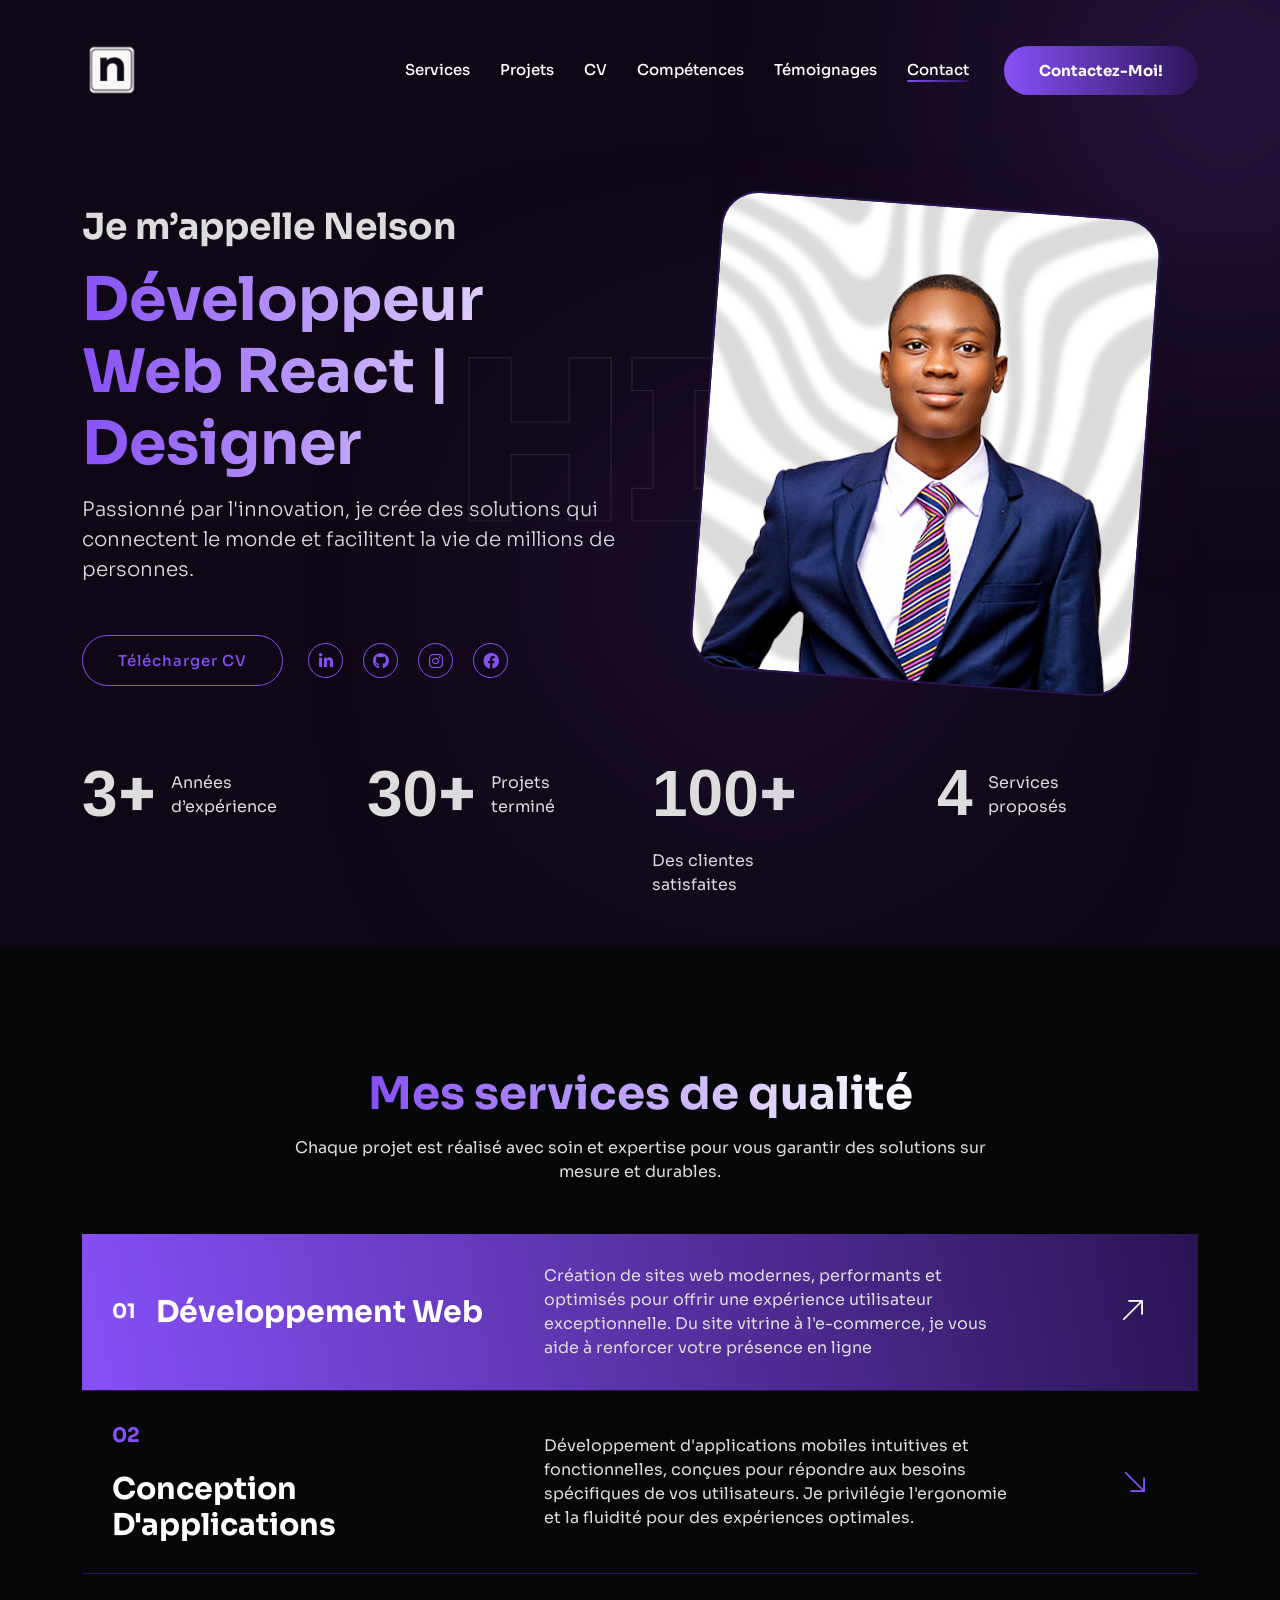
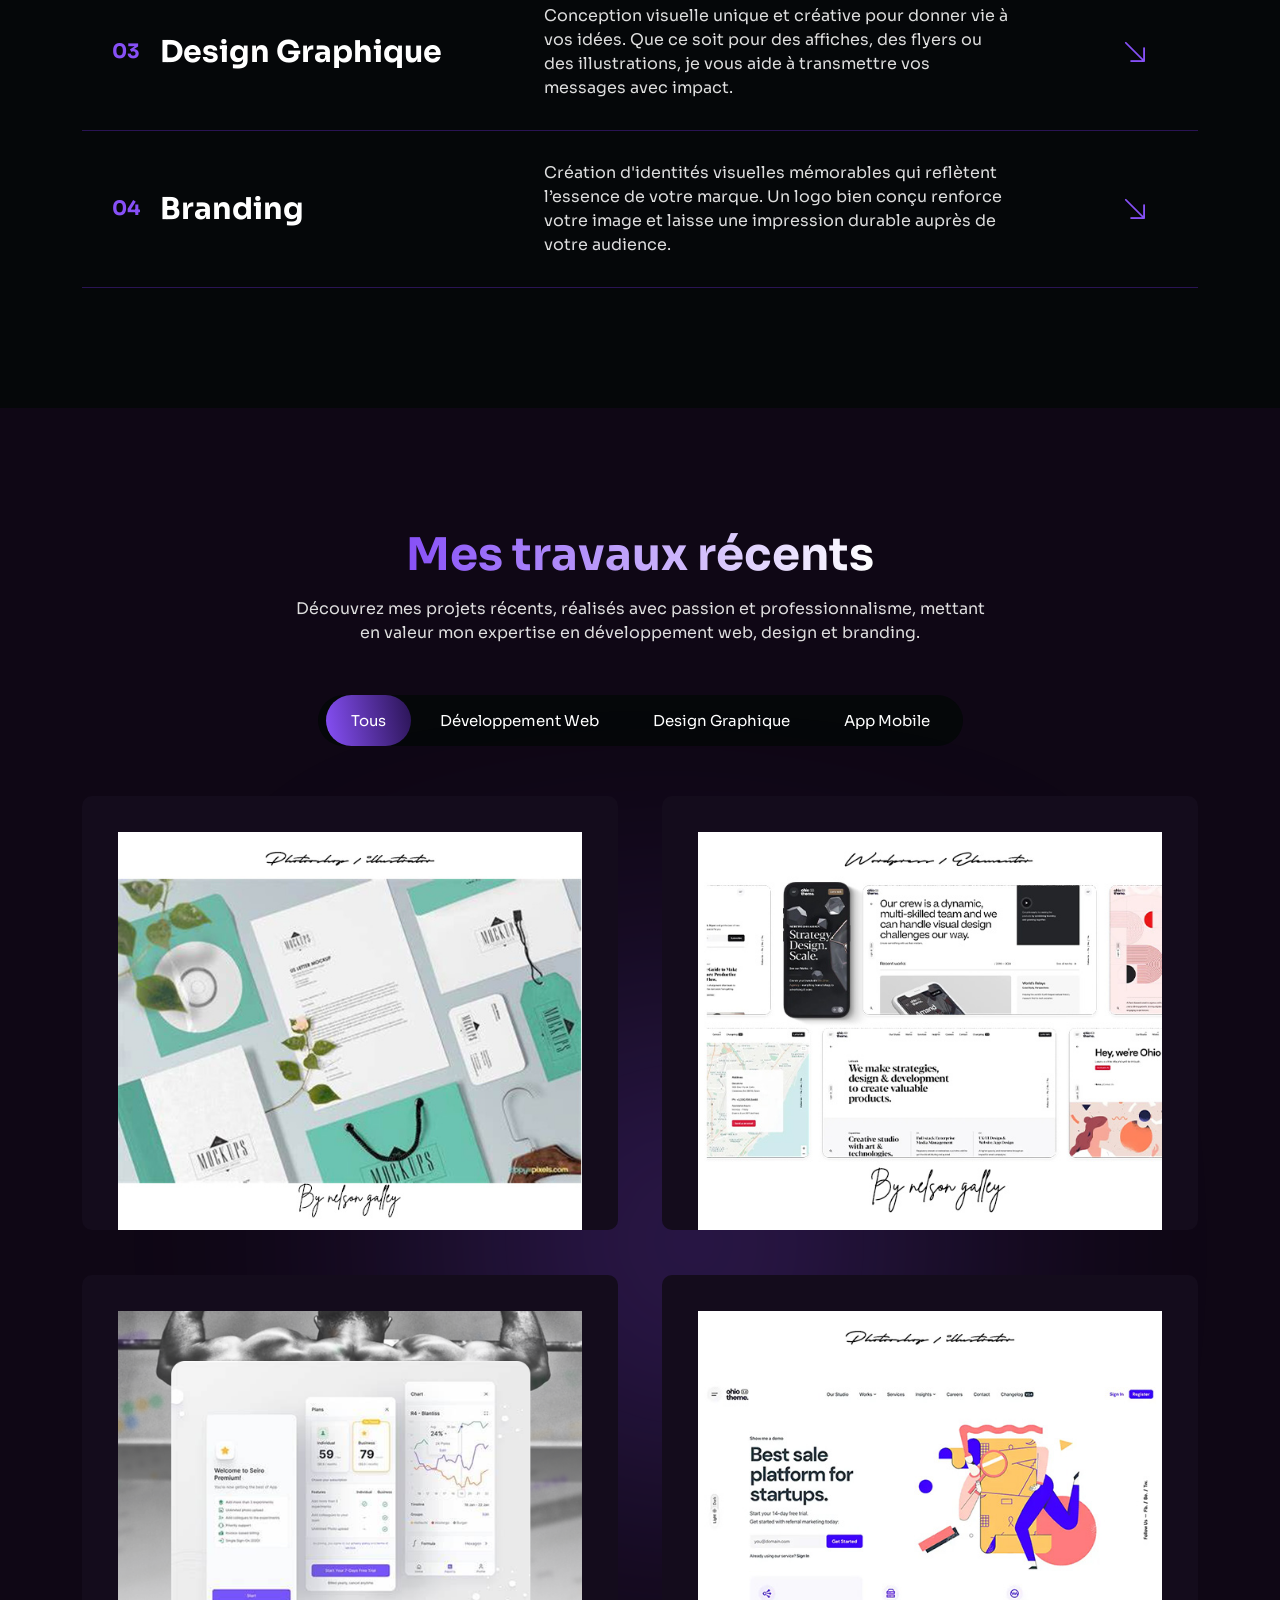
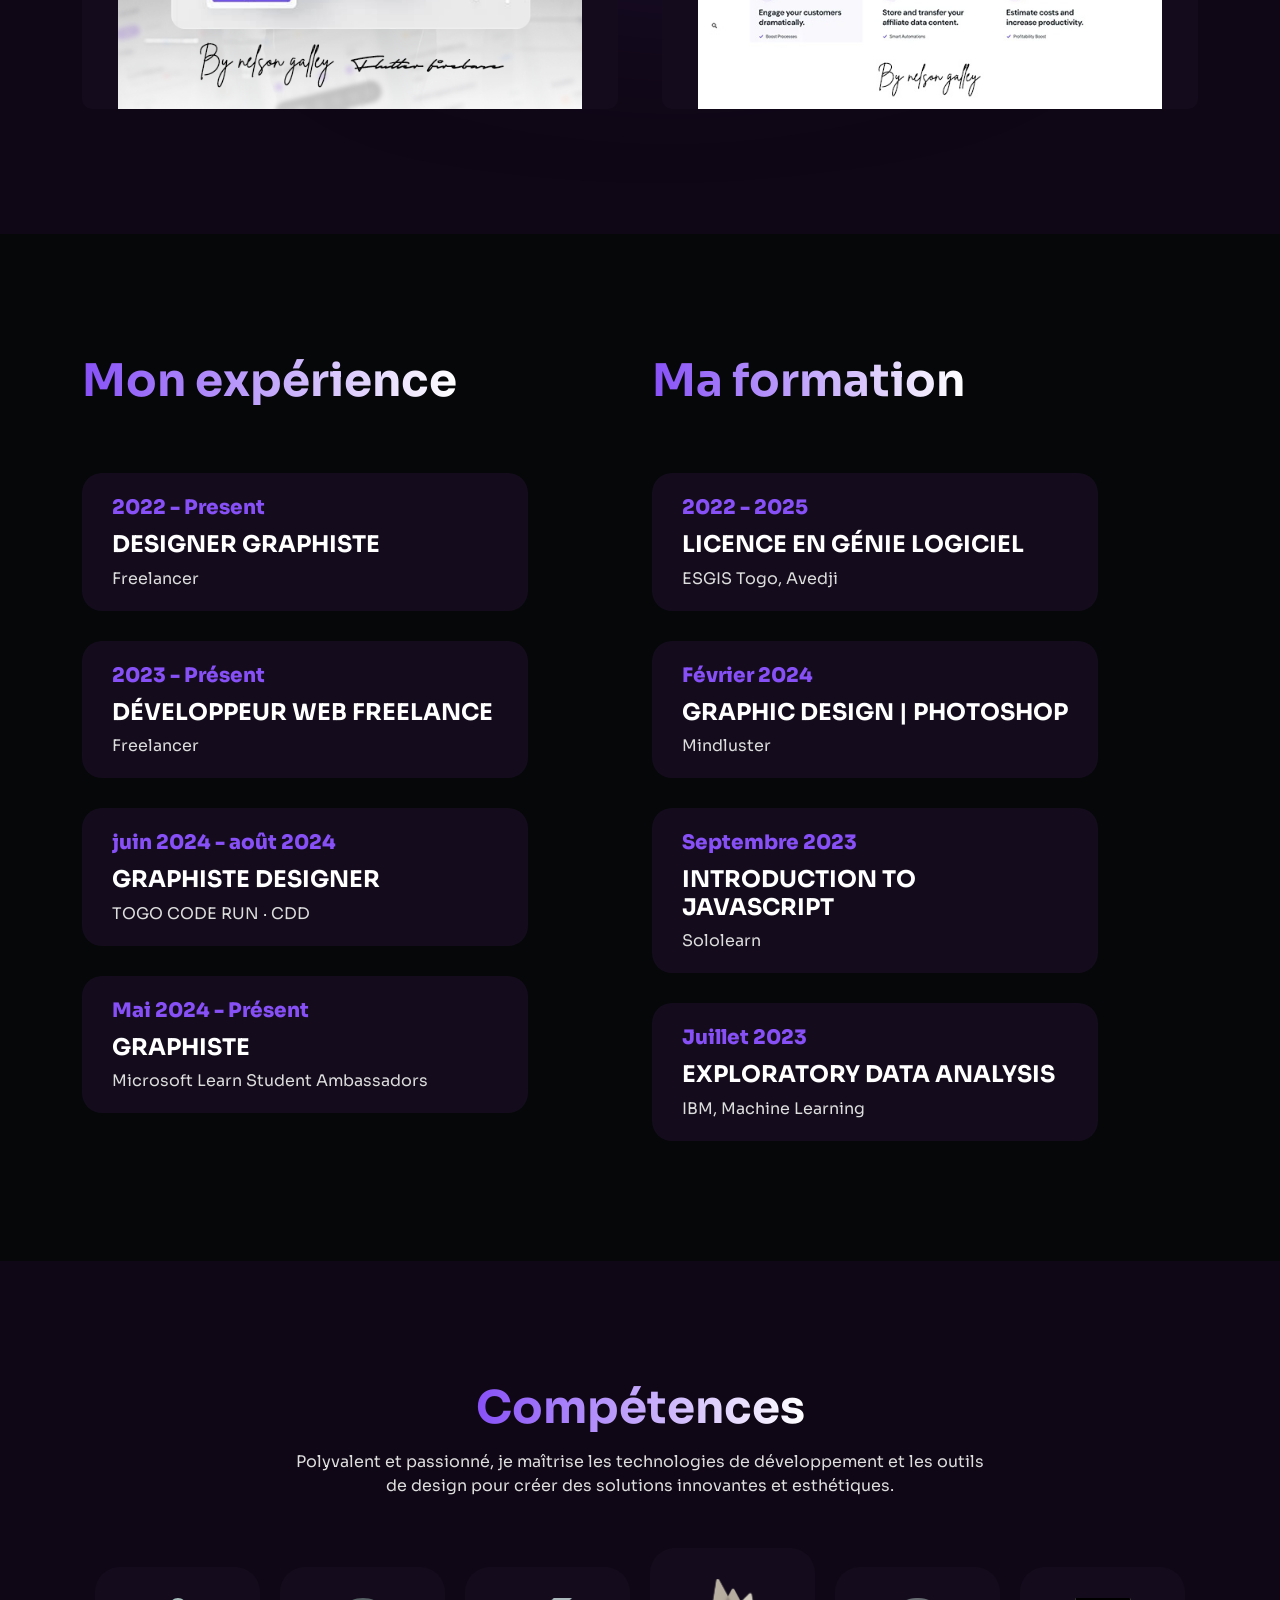
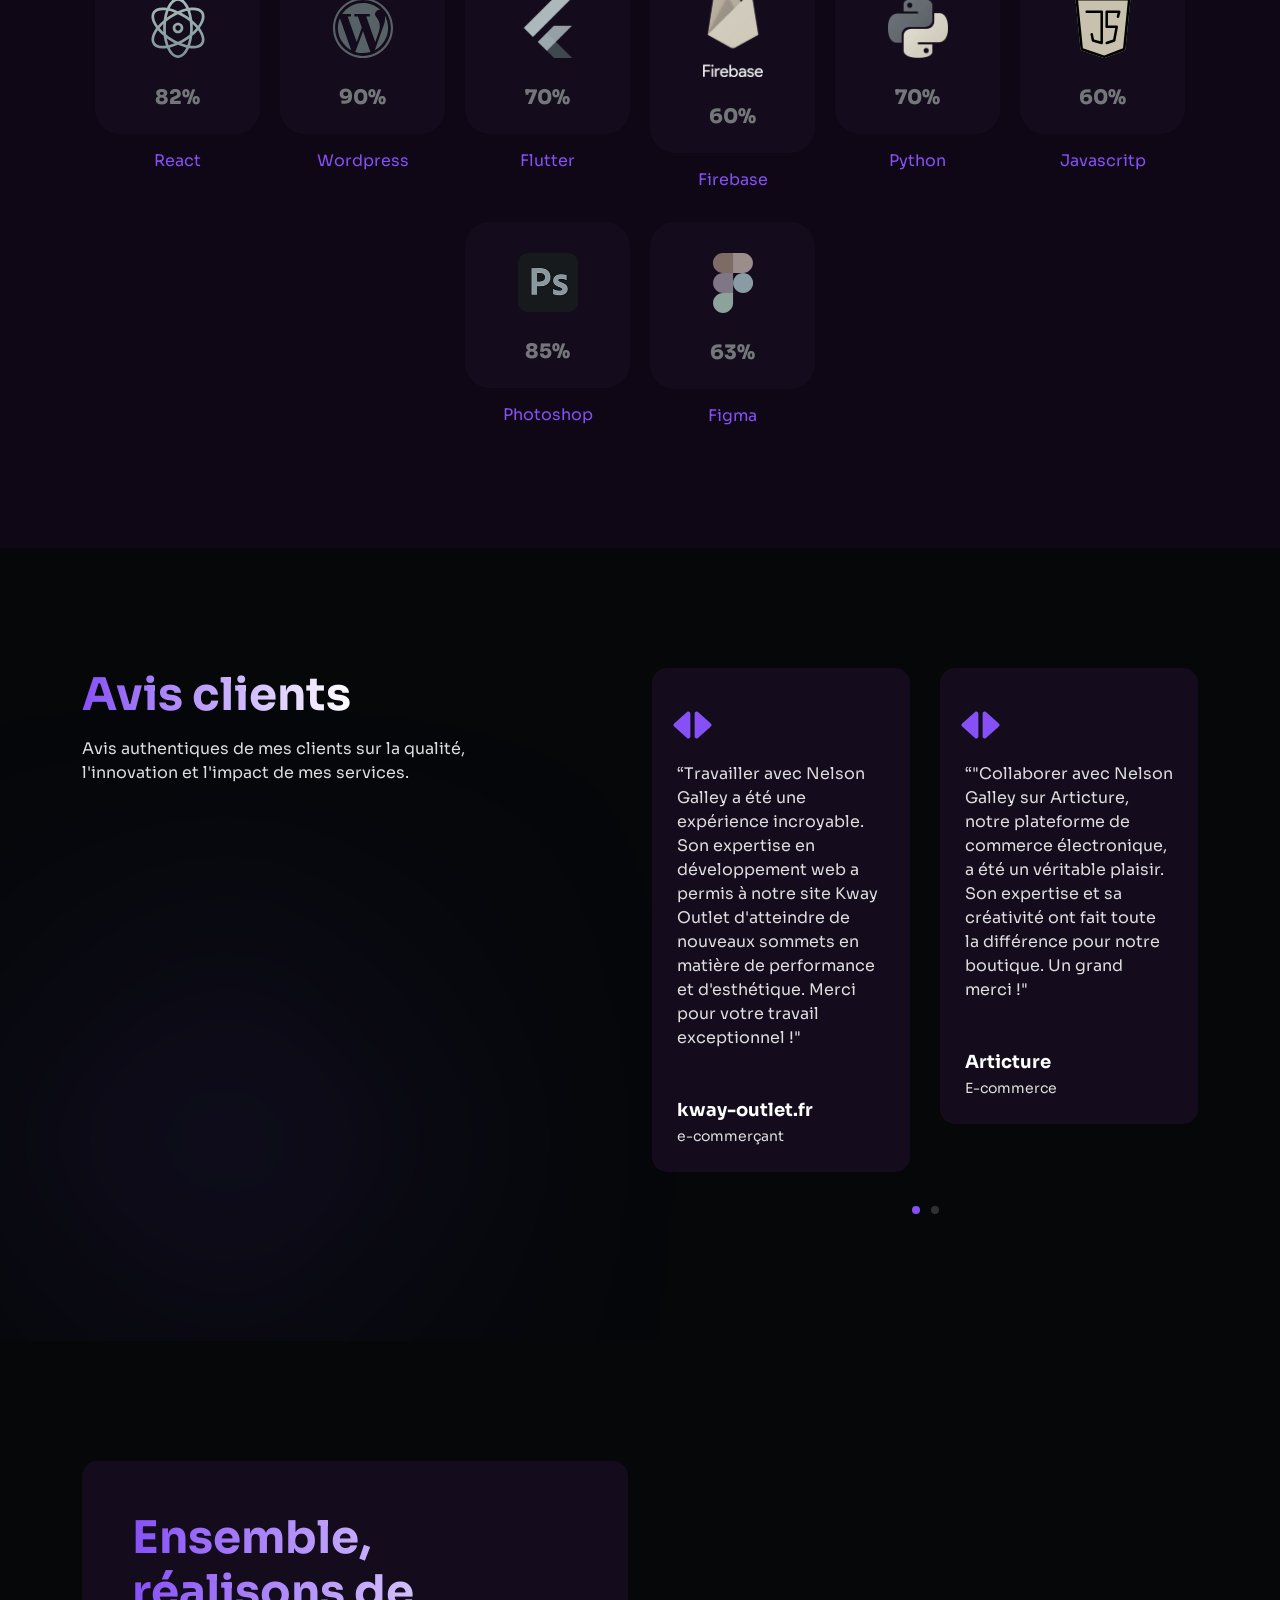
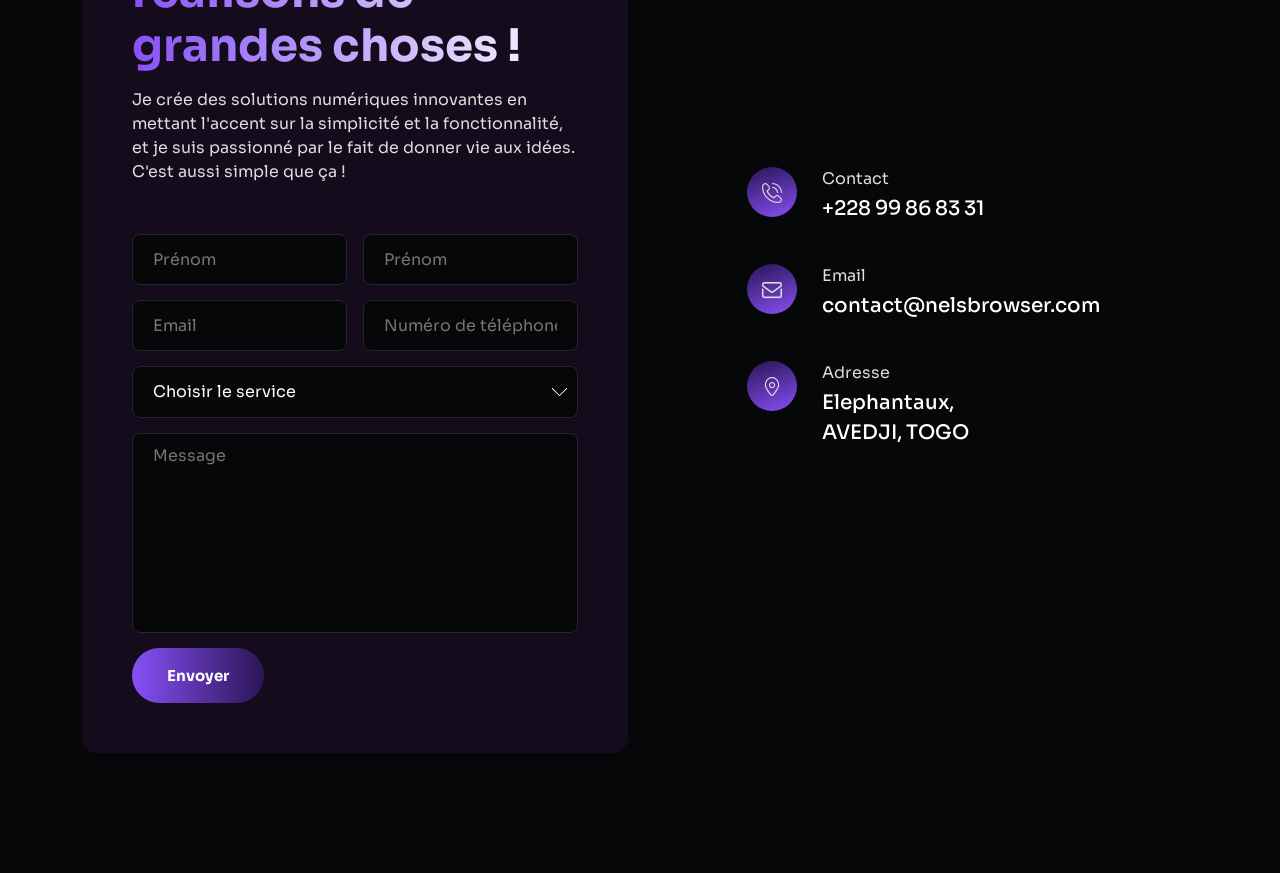
==== commit 0a7a63c2: "Update index.html" ====
--- a/index.html
+++ b/index.html
@@ -185,7 +185,7 @@
 
                             <p class="lead wow fadeInLeft" data-wow-delay="1.4s">Passionné par l'innovation, je crée des solutions qui connectent le monde et facilitent la vie de millions de personnes.</p>
                             <div class="button-box d-flex flex-wrap align-items-center">
-                                <a href="https://drive.google.com/file/d/1AxUfmIdTh4wXcpyMT7vhflUz21p5m1to/view?usp=sharing" target="_blank" class="btn tj-btn-secondary wow fadeInLeft" data-wow-delay="1.5s">Télécharger
+                                <a href="https://drive.google.com/file/d/1X6Cqs3RbiN8rW6K5SXf3OMoKAXpJWZ7G/view?usp=sharing" target="_blank" class="btn tj-btn-secondary wow fadeInLeft" data-wow-delay="1.5s">Télécharger
                                     CV</a>
                                 <ul class="ul-reset social-icons wow fadeInLeft" data-wow-delay="1.6s">
                                     <li><a href="https://www.linkedin.com/in/nelson-galley/" target="_blank"><i class="fa-brands fa-linkedin-in"></i></a></li>
@@ -1274,4 +1274,4 @@
     <script src="assets/js/main.js"></script>
 </body>
 
-</html>+</html>
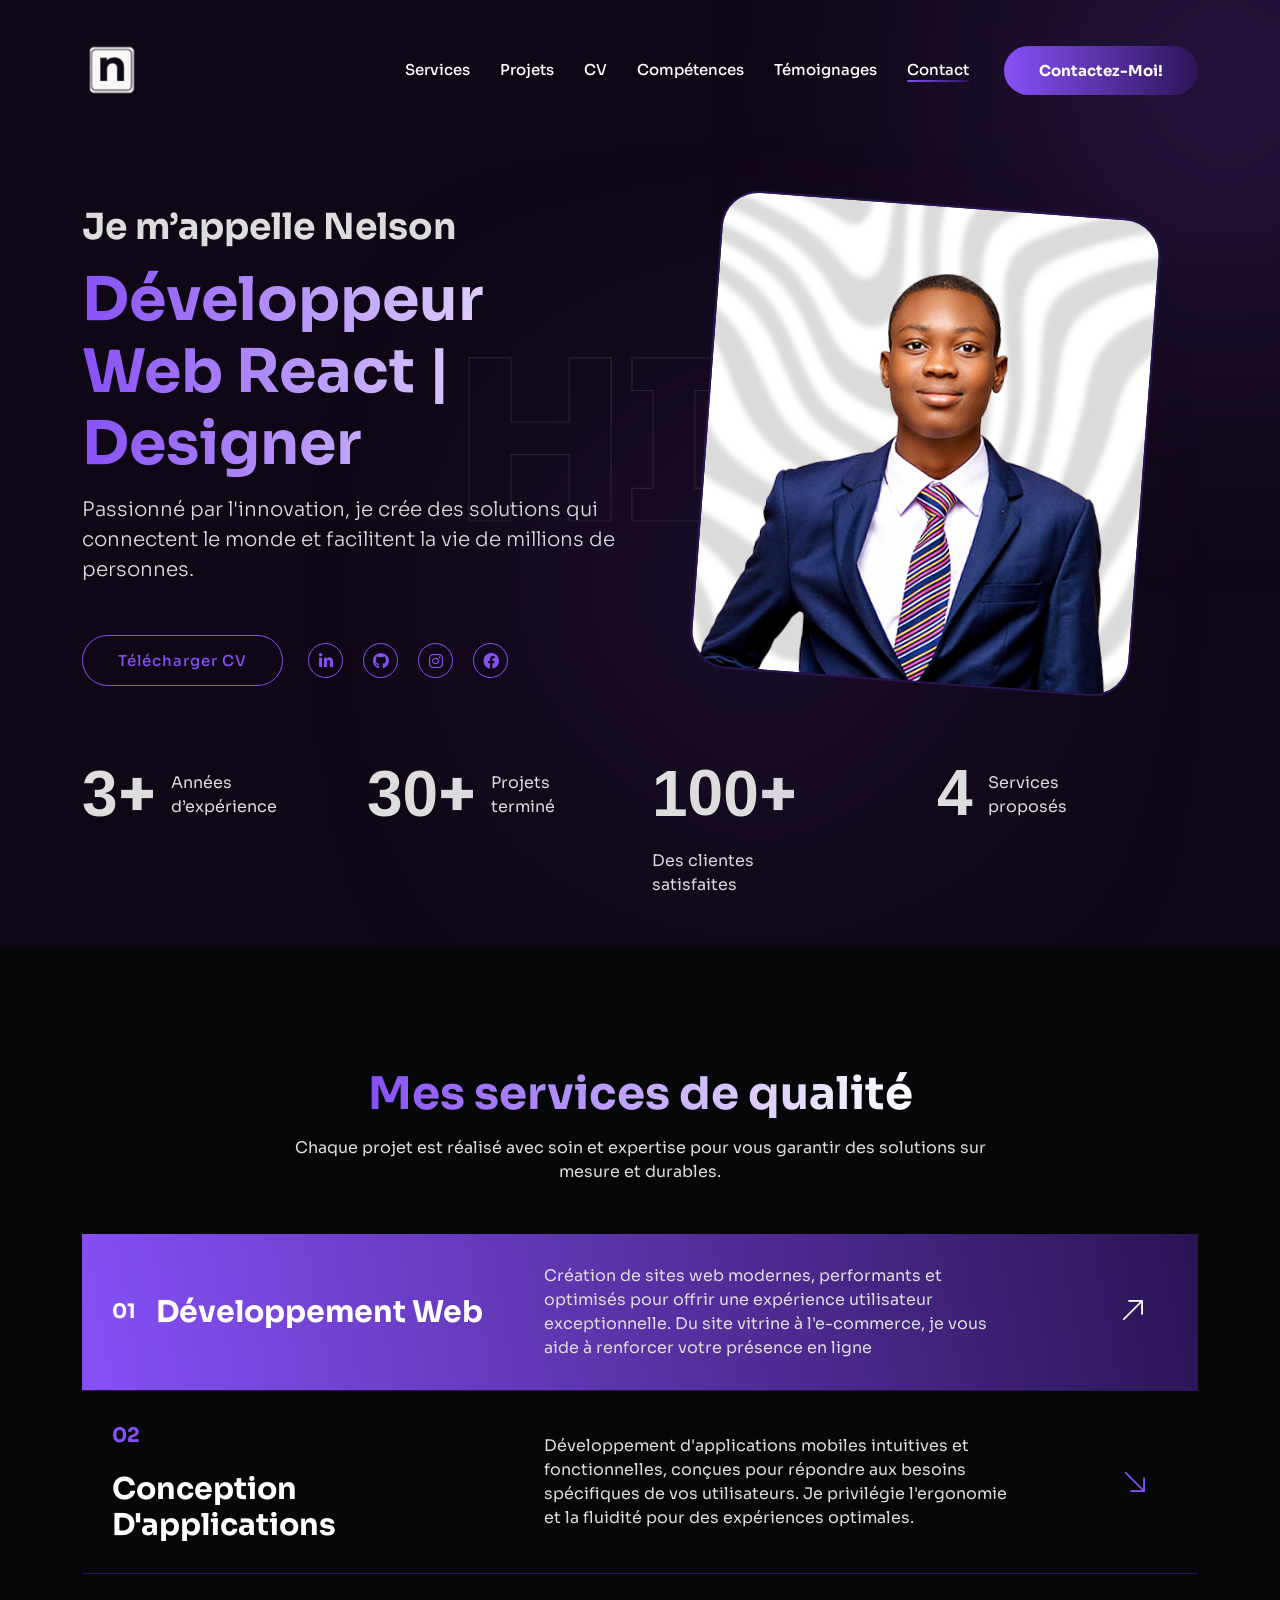
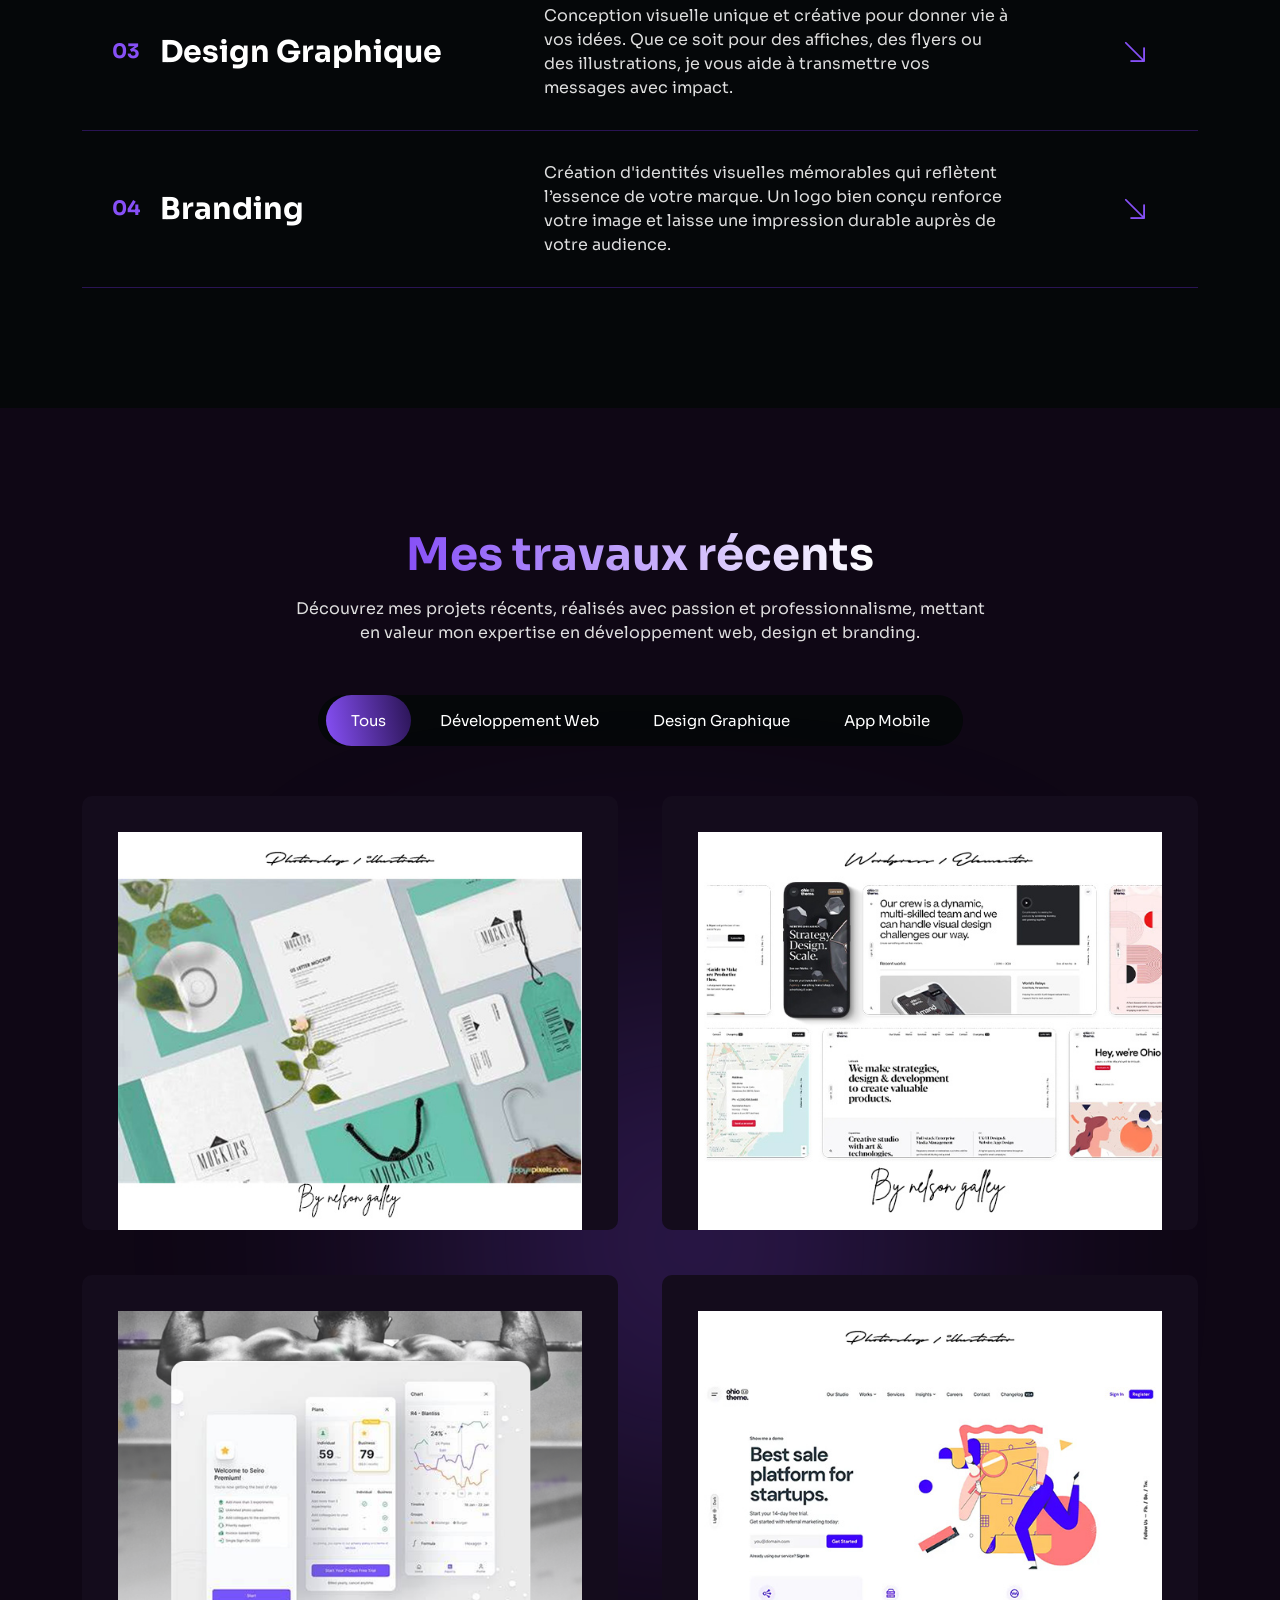
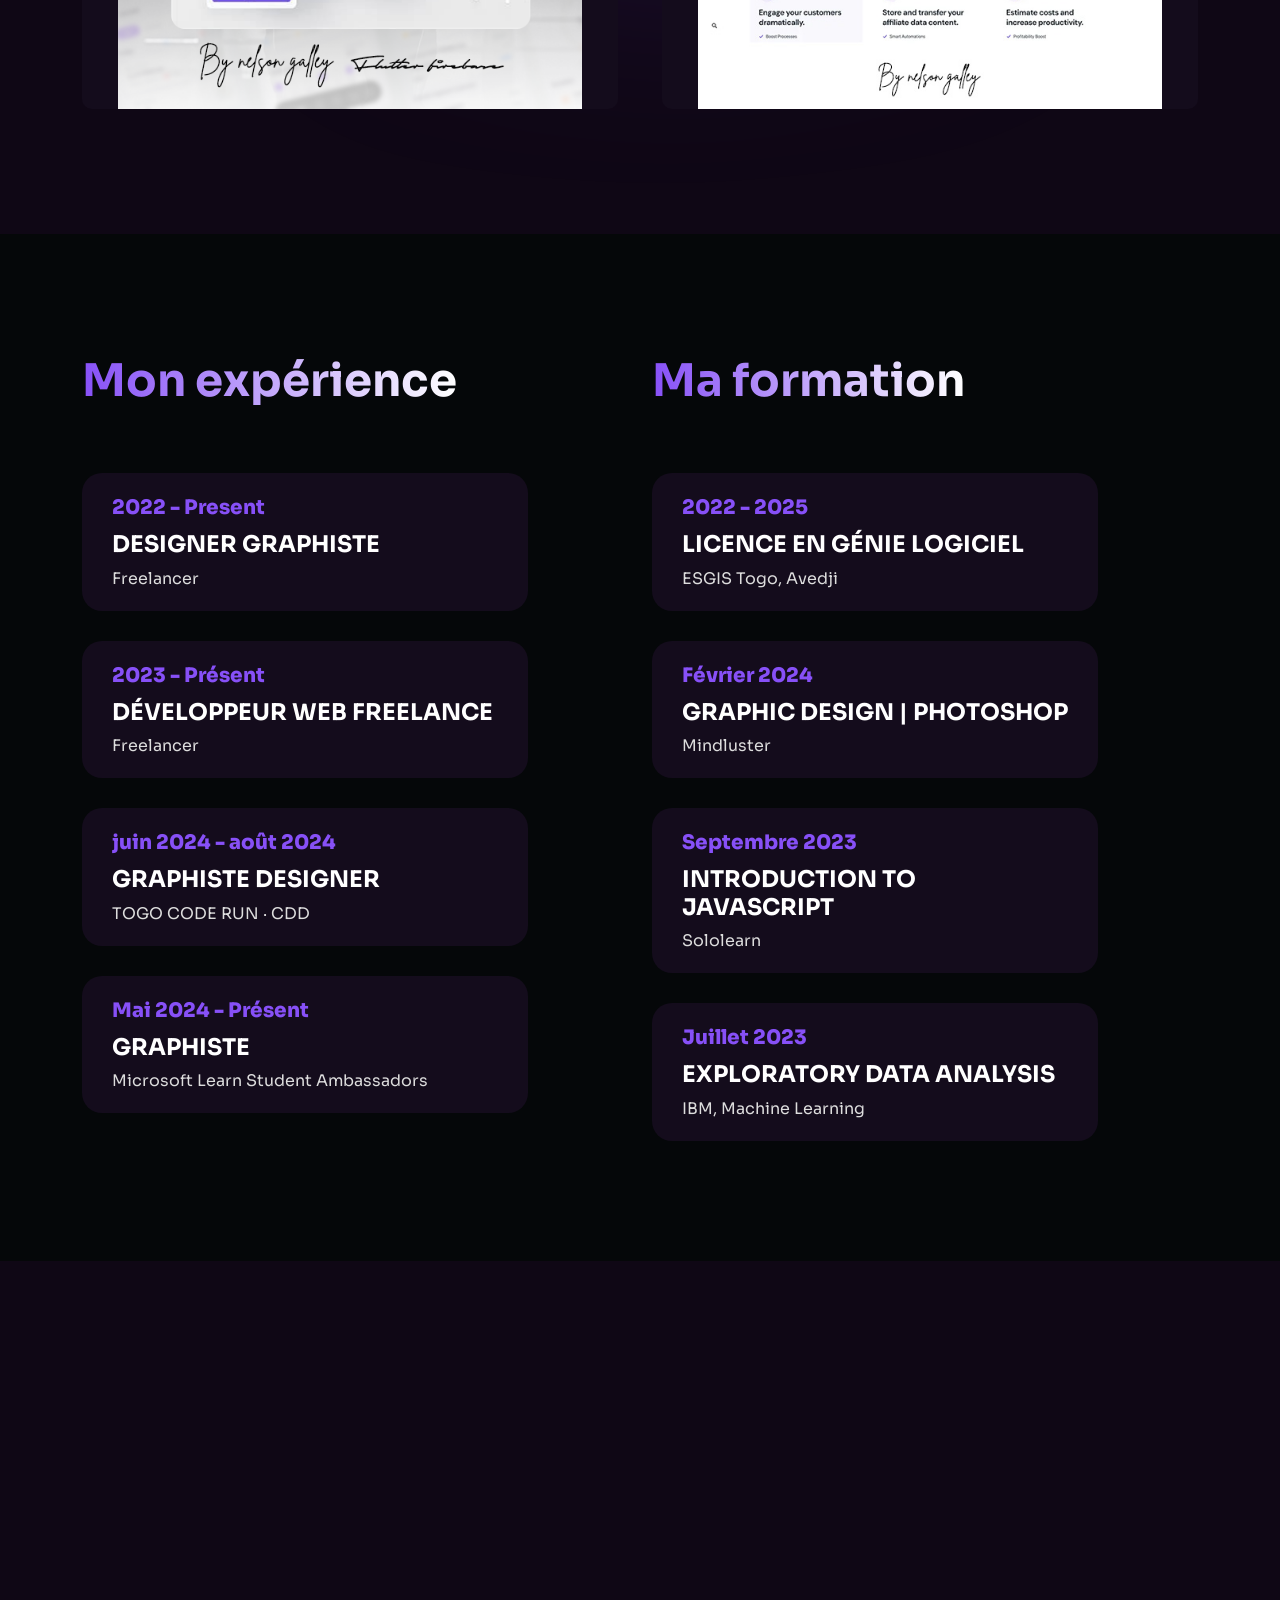
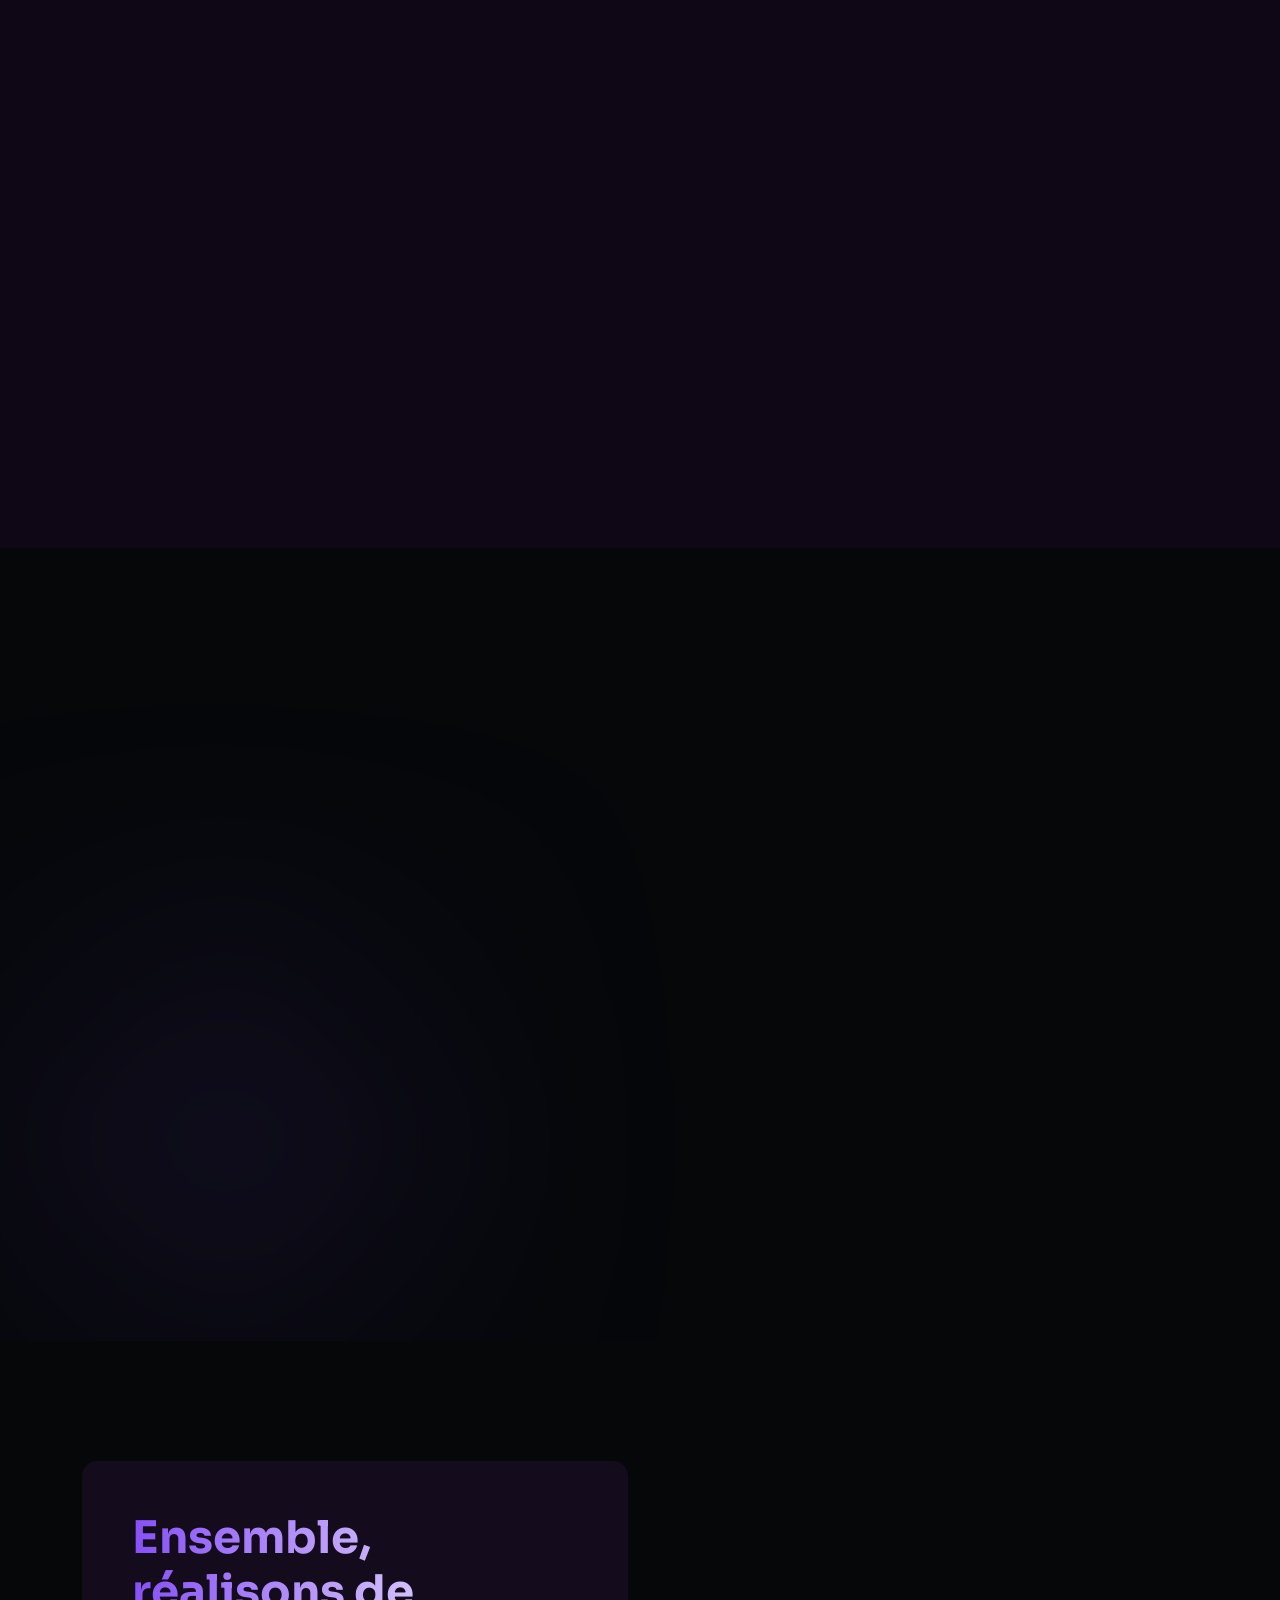
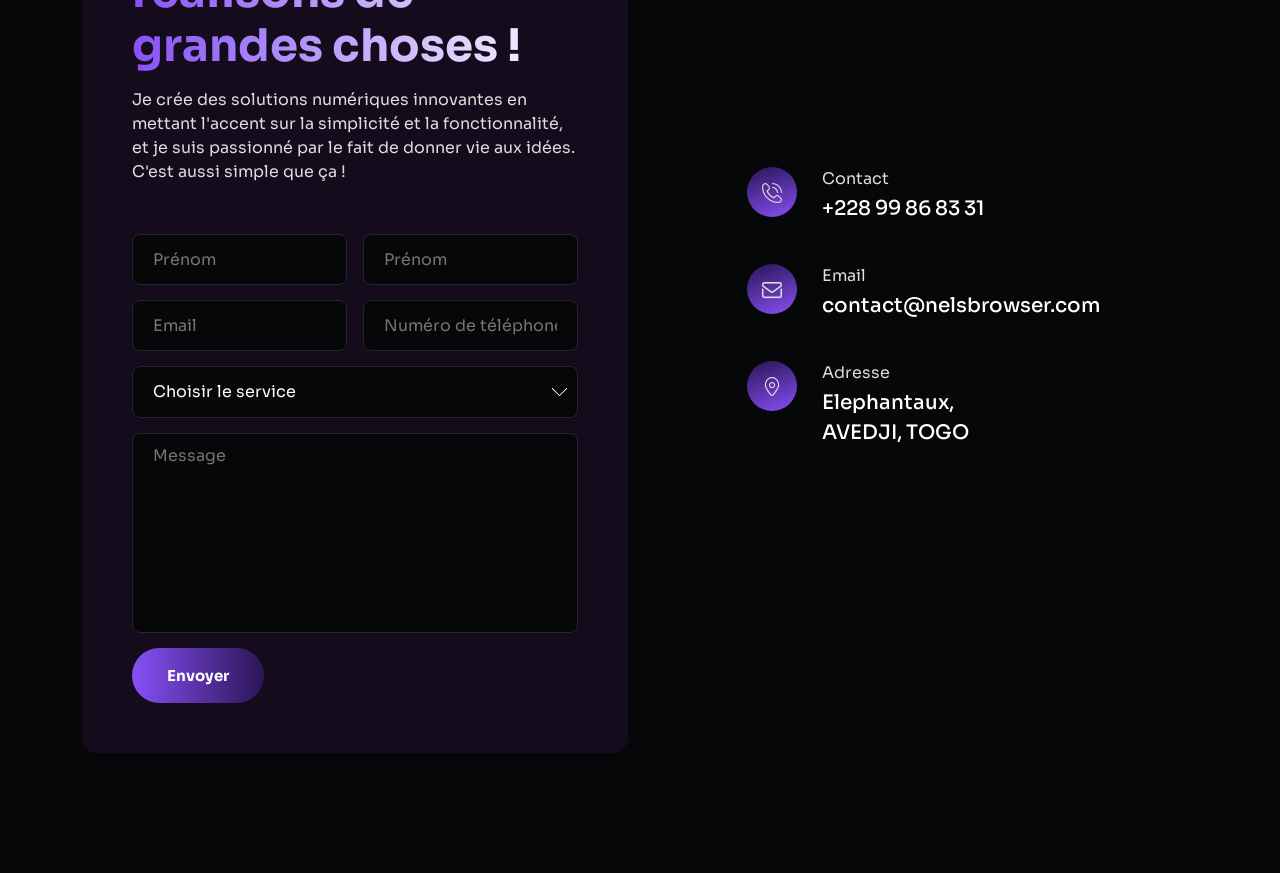
==== commit 5187706a: "Update index.html" ====
--- a/index.html
+++ b/index.html
@@ -185,7 +185,7 @@
 
                             <p class="lead wow fadeInLeft" data-wow-delay="1.4s">Passionné par l'innovation, je crée des solutions qui connectent le monde et facilitent la vie de millions de personnes.</p>
                             <div class="button-box d-flex flex-wrap align-items-center">
-                                <a href="https://drive.google.com/file/d/1X6Cqs3RbiN8rW6K5SXf3OMoKAXpJWZ7G/view?usp=sharing" target="_blank" class="btn tj-btn-secondary wow fadeInLeft" data-wow-delay="1.5s">Télécharger
+                                <a href="https://drive.google.com/file/d/1KHWExXwY3bySlb8-U1HwN8zjA_MbfAqg/view?usp=sharing" target="_blank" class="btn tj-btn-secondary wow fadeInLeft" data-wow-delay="1.5s">Télécharger
                                     CV</a>
                                 <ul class="ul-reset social-icons wow fadeInLeft" data-wow-delay="1.6s">
                                     <li><a href="https://www.linkedin.com/in/nelson-galley/" target="_blank"><i class="fa-brands fa-linkedin-in"></i></a></li>
